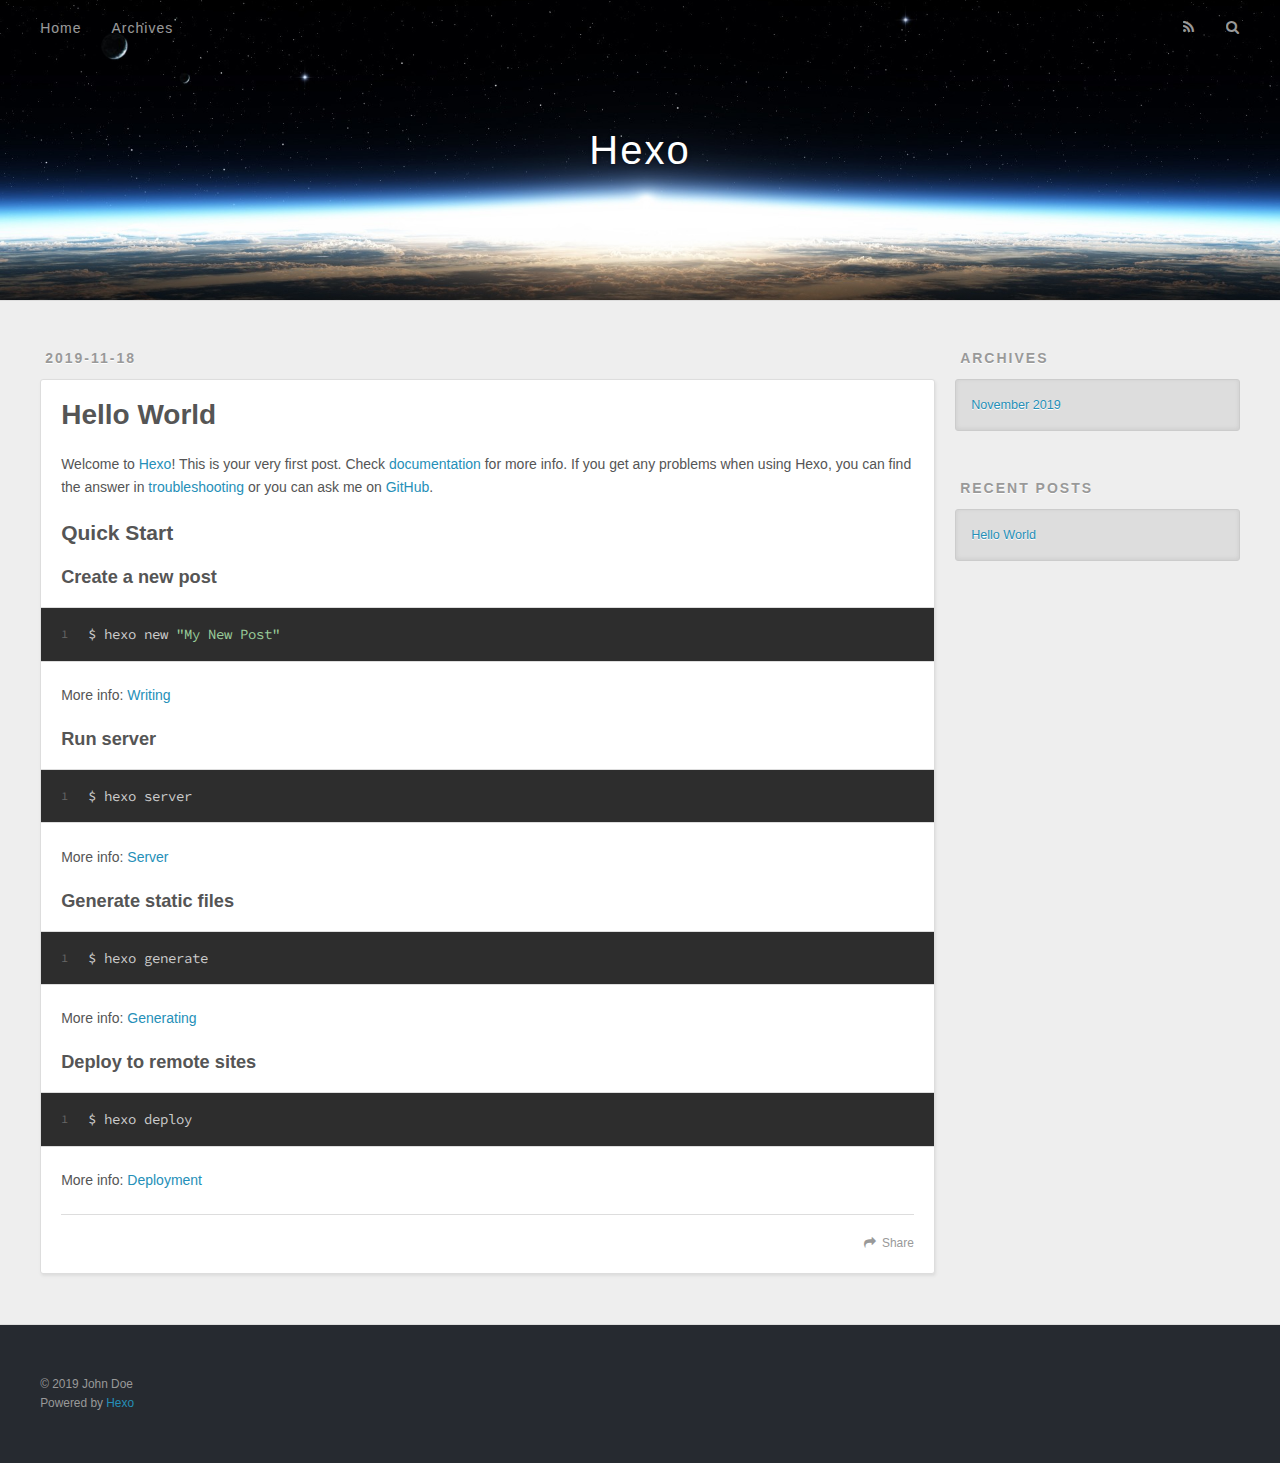
==== index.html @ dce4b003 "Site updated: 2019-11-18 16:55:18" ====
<!DOCTYPE html>
<html>
<head>
  <meta charset="utf-8">
  

  
  <title>Hexo</title>
  <meta name="viewport" content="width=device-width, initial-scale=1, maximum-scale=1">
  <meta property="og:type" content="website">
<meta property="og:title" content="Hexo">
<meta property="og:url" content="http:&#x2F;&#x2F;yoursite.com&#x2F;index.html">
<meta property="og:site_name" content="Hexo">
<meta property="og:locale" content="en">
<meta name="twitter:card" content="summary">
  
    <link rel="alternate" href="/atom.xml" title="Hexo" type="application/atom+xml">
  
  
    <link rel="icon" href="/favicon.png">
  
  
    <link href="//fonts.googleapis.com/css?family=Source+Code+Pro" rel="stylesheet" type="text/css">
  
  <link rel="stylesheet" href="/css/style.css">
</head>

<body>
  <div id="container">
    <div id="wrap">
      <header id="header">
  <div id="banner"></div>
  <div id="header-outer" class="outer">
    <div id="header-title" class="inner">
      <h1 id="logo-wrap">
        <a href="/" id="logo">Hexo</a>
      </h1>
      
    </div>
    <div id="header-inner" class="inner">
      <nav id="main-nav">
        <a id="main-nav-toggle" class="nav-icon"></a>
        
          <a class="main-nav-link" href="/">Home</a>
        
          <a class="main-nav-link" href="/archives">Archives</a>
        
      </nav>
      <nav id="sub-nav">
        
          <a id="nav-rss-link" class="nav-icon" href="/atom.xml" title="RSS Feed"></a>
        
        <a id="nav-search-btn" class="nav-icon" title="Search"></a>
      </nav>
      <div id="search-form-wrap">
        <form action="//google.com/search" method="get" accept-charset="UTF-8" class="search-form"><input type="search" name="q" class="search-form-input" placeholder="Search"><button type="submit" class="search-form-submit">&#xF002;</button><input type="hidden" name="sitesearch" value="http://yoursite.com"></form>
      </div>
    </div>
  </div>
</header>
      <div class="outer">
        <section id="main">
  
    <article id="post-hello-world" class="article article-type-post" itemscope itemprop="blogPost">
  <div class="article-meta">
    <a href="/2019/11/18/hello-world/" class="article-date">
  <time datetime="2019-11-18T08:40:39.010Z" itemprop="datePublished">2019-11-18</time>
</a>
    
  </div>
  <div class="article-inner">
    
    
      <header class="article-header">
        
  
    <h1 itemprop="name">
      <a class="article-title" href="/2019/11/18/hello-world/">Hello World</a>
    </h1>
  

      </header>
    
    <div class="article-entry" itemprop="articleBody">
      
        <p>Welcome to <a href="https://hexo.io/" target="_blank" rel="noopener">Hexo</a>! This is your very first post. Check <a href="https://hexo.io/docs/" target="_blank" rel="noopener">documentation</a> for more info. If you get any problems when using Hexo, you can find the answer in <a href="https://hexo.io/docs/troubleshooting.html" target="_blank" rel="noopener">troubleshooting</a> or you can ask me on <a href="https://github.com/hexojs/hexo/issues" target="_blank" rel="noopener">GitHub</a>.</p>
<h2 id="Quick-Start"><a href="#Quick-Start" class="headerlink" title="Quick Start"></a>Quick Start</h2><h3 id="Create-a-new-post"><a href="#Create-a-new-post" class="headerlink" title="Create a new post"></a>Create a new post</h3><figure class="highlight bash"><table><tr><td class="gutter"><pre><span class="line">1</span><br></pre></td><td class="code"><pre><span class="line">$ hexo new <span class="string">"My New Post"</span></span><br></pre></td></tr></table></figure>

<p>More info: <a href="https://hexo.io/docs/writing.html" target="_blank" rel="noopener">Writing</a></p>
<h3 id="Run-server"><a href="#Run-server" class="headerlink" title="Run server"></a>Run server</h3><figure class="highlight bash"><table><tr><td class="gutter"><pre><span class="line">1</span><br></pre></td><td class="code"><pre><span class="line">$ hexo server</span><br></pre></td></tr></table></figure>

<p>More info: <a href="https://hexo.io/docs/server.html" target="_blank" rel="noopener">Server</a></p>
<h3 id="Generate-static-files"><a href="#Generate-static-files" class="headerlink" title="Generate static files"></a>Generate static files</h3><figure class="highlight bash"><table><tr><td class="gutter"><pre><span class="line">1</span><br></pre></td><td class="code"><pre><span class="line">$ hexo generate</span><br></pre></td></tr></table></figure>

<p>More info: <a href="https://hexo.io/docs/generating.html" target="_blank" rel="noopener">Generating</a></p>
<h3 id="Deploy-to-remote-sites"><a href="#Deploy-to-remote-sites" class="headerlink" title="Deploy to remote sites"></a>Deploy to remote sites</h3><figure class="highlight bash"><table><tr><td class="gutter"><pre><span class="line">1</span><br></pre></td><td class="code"><pre><span class="line">$ hexo deploy</span><br></pre></td></tr></table></figure>

<p>More info: <a href="https://hexo.io/docs/one-command-deployment.html" target="_blank" rel="noopener">Deployment</a></p>

      
    </div>
    <footer class="article-footer">
      <a data-url="http://yoursite.com/2019/11/18/hello-world/" data-id="ck346uv1i00003odddxpm7xy0" class="article-share-link">Share</a>
      
      
    </footer>
  </div>
  
</article>


  


</section>
        
          <aside id="sidebar">
  
    

  
    

  
    
  
    
  <div class="widget-wrap">
    <h3 class="widget-title">Archives</h3>
    <div class="widget">
      <ul class="archive-list"><li class="archive-list-item"><a class="archive-list-link" href="/archives/2019/11/">November 2019</a></li></ul>
    </div>
  </div>


  
    
  <div class="widget-wrap">
    <h3 class="widget-title">Recent Posts</h3>
    <div class="widget">
      <ul>
        
          <li>
            <a href="/2019/11/18/hello-world/">Hello World</a>
          </li>
        
      </ul>
    </div>
  </div>

  
</aside>
        
      </div>
      <footer id="footer">
  
  <div class="outer">
    <div id="footer-info" class="inner">
      &copy; 2019 John Doe<br>
      Powered by <a href="http://hexo.io/" target="_blank">Hexo</a>
    </div>
  </div>
</footer>
    </div>
    <nav id="mobile-nav">
  
    <a href="/" class="mobile-nav-link">Home</a>
  
    <a href="/archives" class="mobile-nav-link">Archives</a>
  
</nav>
    

<script src="//ajax.googleapis.com/ajax/libs/jquery/2.0.3/jquery.min.js"></script>


  <link rel="stylesheet" href="/fancybox/jquery.fancybox.css">
  <script src="/fancybox/jquery.fancybox.pack.js"></script>


<script src="/js/script.js"></script>



  </div>
</body>
</html>
---- css/style.css ----
body {
  width: 100%;
}
body:before,
body:after {
  content: "";
  display: table;
}
body:after {
  clear: both;
}
html,
body,
div,
span,
applet,
object,
iframe,
h1,
h2,
h3,
h4,
h5,
h6,
p,
blockquote,
pre,
a,
abbr,
acronym,
address,
big,
cite,
code,
del,
dfn,
em,
img,
ins,
kbd,
q,
s,
samp,
small,
strike,
strong,
sub,
sup,
tt,
var,
dl,
dt,
dd,
ol,
ul,
li,
fieldset,
form,
label,
legend,
table,
caption,
tbody,
tfoot,
thead,
tr,
th,
td {
  margin: 0;
  padding: 0;
  border: 0;
  outline: 0;
  font-weight: inherit;
  font-style: inherit;
  font-family: inherit;
  font-size: 100%;
  vertical-align: baseline;
}
body {
  line-height: 1;
  color: #000;
  background: #fff;
}
ol,
ul {
  list-style: none;
}
table {
  border-collapse: separate;
  border-spacing: 0;
  vertical-align: middle;
}
caption,
th,
td {
  text-align: left;
  font-weight: normal;
  vertical-align: middle;
}
a img {
  border: none;
}
input,
button {
  margin: 0;
  padding: 0;
}
input::-moz-focus-inner,
button::-moz-focus-inner {
  border: 0;
  padding: 0;
}
@font-face {
  font-family: FontAwesome;
  font-style: normal;
  font-weight: normal;
  src: url("fonts/fontawesome-webfont.eot?v=#4.0.3");
  src: url("fonts/fontawesome-webfont.eot?#iefix&v=#4.0.3") format("embedded-opentype"), url("fonts/fontawesome-webfont.woff?v=#4.0.3") format("woff"), url("fonts/fontawesome-webfont.ttf?v=#4.0.3") format("truetype"), url("fonts/fontawesome-webfont.svg#fontawesomeregular?v=#4.0.3") format("svg");
}
html,
body,
#container {
  height: 100%;
}
body {
  background: #eee;
  font: 14px -apple-system, BlinkMacSystemFont, "Segoe UI", "Roboto", "Oxygen", "Ubuntu", "Cantarell", "Fira Sans", "Droid Sans", "Helvetica Neue", sans-serif;
  -webkit-text-size-adjust: 100%;
}
.outer {
  max-width: 1220px;
  margin: 0 auto;
  padding: 0 20px;
}
.outer:before,
.outer:after {
  content: "";
  display: table;
}
.outer:after {
  clear: both;
}
.inner {
  display: inline;
  float: left;
  width: 98.33333333333333%;
  margin: 0 0.833333333333333%;
}
.left,
.alignleft {
  float: left;
}
.right,
.alignright {
  float: right;
}
.clear {
  clear: both;
}
#container {
  position: relative;
}
.mobile-nav-on {
  overflow: hidden;
}
#wrap {
  height: 100%;
  width: 100%;
  position: absolute;
  top: 0;
  left: 0;
  -webkit-transition: 0.2s ease-out;
  -moz-transition: 0.2s ease-out;
  -ms-transition: 0.2s ease-out;
  transition: 0.2s ease-out;
  z-index: 1;
  background: #eee;
}
.mobile-nav-on #wrap {
  left: 280px;
}
@media screen and (min-width: 768px) {
  #main {
    display: inline;
    float: left;
    width: 73.33333333333333%;
    margin: 0 0.833333333333333%;
  }
}
.article-date,
.article-category-link,
.archive-year,
.widget-title {
  text-decoration: none;
  text-transform: uppercase;
  letter-spacing: 2px;
  color: #999;
  margin-bottom: 1em;
  margin-left: 5px;
  line-height: 1em;
  text-shadow: 0 1px #fff;
  font-weight: bold;
}
.article-inner,
.archive-article-inner {
  background: #fff;
  -webkit-box-shadow: 1px 2px 3px #ddd;
  box-shadow: 1px 2px 3px #ddd;
  border: 1px solid #ddd;
  border-radius: 3px;
}
.article-entry h1,
.widget h1 {
  font-size: 2em;
}
.article-entry h2,
.widget h2 {
  font-size: 1.5em;
}
.article-entry h3,
.widget h3 {
  font-size: 1.3em;
}
.article-entry h4,
.widget h4 {
  font-size: 1.2em;
}
.article-entry h5,
.widget h5 {
  font-size: 1em;
}
.article-entry h6,
.widget h6 {
  font-size: 1em;
  color: #999;
}
.article-entry hr,
.widget hr {
  border: 1px dashed #ddd;
}
.article-entry strong,
.widget strong {
  font-weight: bold;
}
.article-entry em,
.widget em,
.article-entry cite,
.widget cite {
  font-style: italic;
}
.article-entry sup,
.widget sup,
.article-entry sub,
.widget sub {
  font-size: 0.75em;
  line-height: 0;
  position: relative;
  vertical-align: baseline;
}
.article-entry sup,
.widget sup {
  top: -0.5em;
}
.article-entry sub,
.widget sub {
  bottom: -0.2em;
}
.article-entry small,
.widget small {
  font-size: 0.85em;
}
.article-entry acronym,
.widget acronym,
.article-entry abbr,
.widget abbr {
  border-bottom: 1px dotted;
}
.article-entry ul,
.widget ul,
.article-entry ol,
.widget ol,
.article-entry dl,
.widget dl {
  margin: 0 20px;
  line-height: 1.6em;
}
.article-entry ul ul,
.widget ul ul,
.article-entry ol ul,
.widget ol ul,
.article-entry ul ol,
.widget ul ol,
.article-entry ol ol,
.widget ol ol {
  margin-top: 0;
  margin-bottom: 0;
}
.article-entry ul,
.widget ul {
  list-style: disc;
}
.article-entry ol,
.widget ol {
  list-style: decimal;
}
.article-entry dt,
.widget dt {
  font-weight: bold;
}
#header {
  height: 300px;
  position: relative;
  border-bottom: 1px solid #ddd;
}
#header:before,
#header:after {
  content: "";
  position: absolute;
  left: 0;
  right: 0;
  height: 40px;
}
#header:before {
  top: 0;
  background: -webkit-linear-gradient(rgba(0,0,0,0.2), transparent);
  background: -moz-linear-gradient(rgba(0,0,0,0.2), transparent);
  background: -ms-linear-gradient(rgba(0,0,0,0.2), transparent);
  background: linear-gradient(rgba(0,0,0,0.2), transparent);
}
#header:after {
  bottom: 0;
  background: -webkit-linear-gradient(transparent, rgba(0,0,0,0.2));
  background: -moz-linear-gradient(transparent, rgba(0,0,0,0.2));
  background: -ms-linear-gradient(transparent, rgba(0,0,0,0.2));
  background: linear-gradient(transparent, rgba(0,0,0,0.2));
}
#header-outer {
  height: 100%;
  position: relative;
}
#header-inner {
  position: relative;
  overflow: hidden;
}
#banner {
  position: absolute;
  top: 0;
  left: 0;
  width: 100%;
  height: 100%;
  background: url("images/banner.jpg") center #000;
  -webkit-background-size: cover;
  -moz-background-size: cover;
  background-size: cover;
  z-index: -1;
}
#header-title {
  text-align: center;
  height: 40px;
  position: absolute;
  top: 50%;
  left: 0;
  margin-top: -20px;
}
#logo,
#subtitle {
  text-decoration: none;
  color: #fff;
  font-weight: 300;
  text-shadow: 0 1px 4px rgba(0,0,0,0.3);
}
#logo {
  font-size: 40px;
  line-height: 40px;
  letter-spacing: 2px;
}
#subtitle {
  font-size: 16px;
  line-height: 16px;
  letter-spacing: 1px;
}
#subtitle-wrap {
  margin-top: 16px;
}
#main-nav {
  float: left;
  margin-left: -15px;
}
.nav-icon,
.main-nav-link {
  float: left;
  color: #fff;
  opacity: 0.6;
  text-decoration: none;
  text-shadow: 0 1px rgba(0,0,0,0.2);
  -webkit-transition: opacity 0.2s;
  -moz-transition: opacity 0.2s;
  -ms-transition: opacity 0.2s;
  transition: opacity 0.2s;
  display: block;
  padding: 20px 15px;
}
.nav-icon:hover,
.main-nav-link:hover {
  opacity: 1;
}
.nav-icon {
  font-family: FontAwesome;
  text-align: center;
  font-size: 14px;
  width: 14px;
  height: 14px;
  padding: 20px 15px;
  position: relative;
  cursor: pointer;
}
.main-nav-link {
  font-weight: 300;
  letter-spacing: 1px;
}
@media screen and (max-width: 479px) {
  .main-nav-link {
    display: none;
  }
}
#main-nav-toggle {
  display: none;
}
#main-nav-toggle:before {
  content: "\f0c9";
}
@media screen and (max-width: 479px) {
  #main-nav-toggle {
    display: block;
  }
}
#sub-nav {
  float: right;
  margin-right: -15px;
}
#nav-rss-link:before {
  content: "\f09e";
}
#nav-search-btn:before {
  content: "\f002";
}
#search-form-wrap {
  position: absolute;
  top: 15px;
  width: 150px;
  height: 30px;
  right: -150px;
  opacity: 0;
  -webkit-transition: 0.2s ease-out;
  -moz-transition: 0.2s ease-out;
  -ms-transition: 0.2s ease-out;
  transition: 0.2s ease-out;
}
#search-form-wrap.on {
  opacity: 1;
  right: 0;
}
@media screen and (max-width: 479px) {
  #search-form-wrap {
    width: 100%;
    right: -100%;
  }
}
.search-form {
  position: absolute;
  top: 0;
  left: 0;
  right: 0;
  background: #fff;
  padding: 5px 15px;
  border-radius: 15px;
  -webkit-box-shadow: 0 0 10px rgba(0,0,0,0.3);
  box-shadow: 0 0 10px rgba(0,0,0,0.3);
}
.search-form-input {
  border: none;
  background: none;
  color: #555;
  width: 100%;
  font: 13px -apple-system, BlinkMacSystemFont, "Segoe UI", "Roboto", "Oxygen", "Ubuntu", "Cantarell", "Fira Sans", "Droid Sans", "Helvetica Neue", sans-serif;
  outline: none;
}
.search-form-input::-webkit-search-results-decoration,
.search-form-input::-webkit-search-cancel-button {
  -webkit-appearance: none;
}
.search-form-submit {
  position: absolute;
  top: 50%;
  right: 10px;
  margin-top: -7px;
  font: 13px FontAwesome;
  border: none;
  background: none;
  color: #bbb;
  cursor: pointer;
}
.search-form-submit:hover,
.search-form-submit:focus {
  color: #777;
}
.article {
  margin: 50px 0;
}
.article-inner {
  overflow: hidden;
}
.article-meta:before,
.article-meta:after {
  content: "";
  display: table;
}
.article-meta:after {
  clear: both;
}
.article-date {
  float: left;
}
.article-category {
  float: left;
  line-height: 1em;
  color: #ccc;
  text-shadow: 0 1px #fff;
  margin-left: 8px;
}
.article-category:before {
  content: "\2022";
}
.article-category-link {
  margin: 0 12px 1em;
}
.article-header {
  padding: 20px 20px 0;
}
.article-title {
  text-decoration: none;
  font-size: 2em;
  font-weight: bold;
  color: #555;
  line-height: 1.1em;
  -webkit-transition: color 0.2s;
  -moz-transition: color 0.2s;
  -ms-transition: color 0.2s;
  transition: color 0.2s;
}
a.article-title:hover {
  color: #258fb8;
}
.article-entry {
  color: #555;
  padding: 0 20px;
}
.article-entry:before,
.article-entry:after {
  content: "";
  display: table;
}
.article-entry:after {
  clear: both;
}
.article-entry p,
.article-entry table {
  line-height: 1.6em;
  margin: 1.6em 0;
}
.article-entry h1,
.article-entry h2,
.article-entry h3,
.article-entry h4,
.article-entry h5,
.article-entry h6 {
  font-weight: bold;
}
.article-entry h1,
.article-entry h2,
.article-entry h3,
.article-entry h4,
.article-entry h5,
.article-entry h6 {
  line-height: 1.1em;
  margin: 1.1em 0;
}
.article-entry a {
  color: #258fb8;
  text-decoration: none;
}
.article-entry a:hover {
  text-decoration: underline;
}
.article-entry ul,
.article-entry ol,
.article-entry dl {
  margin-top: 1.6em;
  margin-bottom: 1.6em;
}
.article-entry img,
.article-entry video {
  max-width: 100%;
  height: auto;
  display: block;
  margin: auto;
}
.article-entry iframe {
  border: none;
}
.article-entry table {
  width: 100%;
  border-collapse: collapse;
  border-spacing: 0;
}
.article-entry th {
  font-weight: bold;
  border-bottom: 3px solid #ddd;
  padding-bottom: 0.5em;
}
.article-entry td {
  border-bottom: 1px solid #ddd;
  padding: 10px 0;
}
.article-entry blockquote {
  font-family: Georgia, "Times New Roman", serif;
  font-size: 1.4em;
  margin: 1.6em 20px;
  text-align: center;
}
.article-entry blockquote footer {
  font-size: 14px;
  margin: 1.6em 0;
  font-family: -apple-system, BlinkMacSystemFont, "Segoe UI", "Roboto", "Oxygen", "Ubuntu", "Cantarell", "Fira Sans", "Droid Sans", "Helvetica Neue", sans-serif;
}
.article-entry blockquote footer cite:before {
  content: "—";
  padding: 0 0.5em;
}
.article-entry .pullquote {
  text-align: left;
  width: 45%;
  margin: 0;
}
.article-entry .pullquote.left {
  margin-left: 0.5em;
  margin-right: 1em;
}
.article-entry .pullquote.right {
  margin-right: 0.5em;
  margin-left: 1em;
}
.article-entry .caption {
  color: #999;
  display: block;
  font-size: 0.9em;
  margin-top: 0.5em;
  position: relative;
  text-align: center;
}
.article-entry .video-container {
  position: relative;
  padding-top: 56.25%;
  height: 0;
  overflow: hidden;
}
.article-entry .video-container iframe,
.article-entry .video-container object,
.article-entry .video-container embed {
  position: absolute;
  top: 0;
  left: 0;
  width: 100%;
  height: 100%;
  margin-top: 0;
}
.article-more-link a {
  display: inline-block;
  line-height: 1em;
  padding: 6px 15px;
  border-radius: 15px;
  background: #eee;
  color: #999;
  text-shadow: 0 1px #fff;
  text-decoration: none;
}
.article-more-link a:hover {
  background: #258fb8;
  color: #fff;
  text-decoration: none;
  text-shadow: 0 1px #1e7293;
}
.article-footer {
  font-size: 0.85em;
  line-height: 1.6em;
  border-top: 1px solid #ddd;
  padding-top: 1.6em;
  margin: 0 20px 20px;
}
.article-footer:before,
.article-footer:after {
  content: "";
  display: table;
}
.article-footer:after {
  clear: both;
}
.article-footer a {
  color: #999;
  text-decoration: none;
}
.article-footer a:hover {
  color: #555;
}
.article-tag-list-item {
  float: left;
  margin-right: 10px;
}
.article-tag-list-link:before {
  content: "#";
}
.article-comment-link {
  float: right;
}
.article-comment-link:before {
  content: "\f075";
  font-family: FontAwesome;
  padding-right: 8px;
}
.article-share-link {
  cursor: pointer;
  float: right;
  margin-left: 20px;
}
.article-share-link:before {
  content: "\f064";
  font-family: FontAwesome;
  padding-right: 6px;
}
#article-nav {
  position: relative;
}
#article-nav:before,
#article-nav:after {
  content: "";
  display: table;
}
#article-nav:after {
  clear: both;
}
@media screen and (min-width: 768px) {
  #article-nav {
    margin: 50px 0;
  }
  #article-nav:before {
    width: 8px;
    height: 8px;
    position: absolute;
    top: 50%;
    left: 50%;
    margin-top: -4px;
    margin-left: -4px;
    content: "";
    border-radius: 50%;
    background: #ddd;
    -webkit-box-shadow: 0 1px 2px #fff;
    box-shadow: 0 1px 2px #fff;
  }
}
.article-nav-link-wrap {
  text-decoration: none;
  text-shadow: 0 1px #fff;
  color: #999;
  -webkit-box-sizing: border-box;
  -moz-box-sizing: border-box;
  box-sizing: border-box;
  margin-top: 50px;
  text-align: center;
  display: block;
}
.article-nav-link-wrap:hover {
  color: #555;
}
@media screen and (min-width: 768px) {
  .article-nav-link-wrap {
    width: 50%;
    margin-top: 0;
  }
}
@media screen and (min-width: 768px) {
  #article-nav-newer {
    float: left;
    text-align: right;
    padding-right: 20px;
  }
}
@media screen and (min-width: 768px) {
  #article-nav-older {
    float: right;
    text-align: left;
    padding-left: 20px;
  }
}
.article-nav-caption {
  text-transform: uppercase;
  letter-spacing: 2px;
  color: #ddd;
  line-height: 1em;
  font-weight: bold;
}
#article-nav-newer .article-nav-caption {
  margin-right: -2px;
}
.article-nav-title {
  font-size: 0.85em;
  line-height: 1.6em;
  margin-top: 0.5em;
}
.article-share-box {
  position: absolute;
  display: none;
  background: #fff;
  -webkit-box-shadow: 1px 2px 10px rgba(0,0,0,0.2);
  box-shadow: 1px 2px 10px rgba(0,0,0,0.2);
  border-radius: 3px;
  margin-left: -145px;
  overflow: hidden;
  z-index: 1;
}
.article-share-box.on {
  display: block;
}
.article-share-input {
  width: 100%;
  background: none;
  -webkit-box-sizing: border-box;
  -moz-box-sizing: border-box;
  box-sizing: border-box;
  font: 14px -apple-system, BlinkMacSystemFont, "Segoe UI", "Roboto", "Oxygen", "Ubuntu", "Cantarell", "Fira Sans", "Droid Sans", "Helvetica Neue", sans-serif;
  padding: 0 15px;
  color: #555;
  outline: none;
  border: 1px solid #ddd;
  border-radius: 3px 3px 0 0;
  height: 36px;
  line-height: 36px;
}
.article-share-links {
  background: #eee;
}
.article-share-links:before,
.article-share-links:after {
  content: "";
  display: table;
}
.article-share-links:after {
  clear: both;
}
.article-share-twitter,
.article-share-facebook,
.article-share-pinterest,
.article-share-google {
  width: 50px;
  height: 36px;
  display: block;
  float: left;
  position: relative;
  color: #999;
  text-shadow: 0 1px #fff;
}
.article-share-twitter:before,
.article-share-facebook:before,
.article-share-pinterest:before,
.article-share-google:before {
  font-size: 20px;
  font-family: FontAwesome;
  width: 20px;
  height: 20px;
  position: absolute;
  top: 50%;
  left: 50%;
  margin-top: -10px;
  margin-left: -10px;
  text-align: center;
}
.article-share-twitter:hover,
.article-share-facebook:hover,
.article-share-pinterest:hover,
.article-share-google:hover {
  color: #fff;
}
.article-share-twitter:before {
  content: "\f099";
}
.article-share-twitter:hover {
  background: #00aced;
  text-shadow: 0 1px #008abe;
}
.article-share-facebook:before {
  content: "\f09a";
}
.article-share-facebook:hover {
  background: #3b5998;
  text-shadow: 0 1px #2f477a;
}
.article-share-pinterest:before {
  content: "\f0d2";
}
.article-share-pinterest:hover {
  background: #cb2027;
  text-shadow: 0 1px #a21a1f;
}
.article-share-google:before {
  content: "\f0d5";
}
.article-share-google:hover {
  background: #dd4b39;
  text-shadow: 0 1px #be3221;
}
.article-gallery {
  background: #000;
  position: relative;
}
.article-gallery-photos {
  position: relative;
  overflow: hidden;
}
.article-gallery-img {
  display: none;
  max-width: 100%;
}
.article-gallery-img:first-child {
  display: block;
}
.article-gallery-img.loaded {
  position: absolute;
  display: block;
}
.article-gallery-img img {
  display: block;
  max-width: 100%;
  margin: 0 auto;
}
#comments {
  background: #fff;
  -webkit-box-shadow: 1px 2px 3px #ddd;
  box-shadow: 1px 2px 3px #ddd;
  padding: 20px;
  border: 1px solid #ddd;
  border-radius: 3px;
  margin: 50px 0;
}
#comments a {
  color: #258fb8;
}
.archives-wrap {
  margin: 50px 0;
}
.archives:before,
.archives:after {
  content: "";
  display: table;
}
.archives:after {
  clear: both;
}
.archive-year-wrap {
  margin-bottom: 1em;
}
.archives {
  -webkit-column-gap: 10px;
  -moz-column-gap: 10px;
  column-gap: 10px;
}
@media screen and (min-width: 480px) and (max-width: 767px) {
  .archives {
    -webkit-column-count: 2;
    -moz-column-count: 2;
    column-count: 2;
  }
}
@media screen and (min-width: 768px) {
  .archives {
    -webkit-column-count: 3;
    -moz-column-count: 3;
    column-count: 3;
  }
}
.archive-article {
  -webkit-column-break-inside: avoid;
  page-break-inside: avoid;
  overflow: hidden;
  break-inside: avoid-column;
}
.archive-article-inner {
  padding: 10px;
  margin-bottom: 15px;
}
.archive-article-title {
  text-decoration: none;
  font-weight: bold;
  color: #555;
  -webkit-transition: color 0.2s;
  -moz-transition: color 0.2s;
  -ms-transition: color 0.2s;
  transition: color 0.2s;
  line-height: 1.6em;
}
.archive-article-title:hover {
  color: #258fb8;
}
.archive-article-footer {
  margin-top: 1em;
}
.archive-article-date {
  color: #999;
  text-decoration: none;
  font-size: 0.85em;
  line-height: 1em;
  margin-bottom: 0.5em;
  display: block;
}
#page-nav {
  margin: 50px auto;
  background: #fff;
  -webkit-box-shadow: 1px 2px 3px #ddd;
  box-shadow: 1px 2px 3px #ddd;
  border: 1px solid #ddd;
  border-radius: 3px;
  text-align: center;
  color: #999;
  overflow: hidden;
}
#page-nav:before,
#page-nav:after {
  content: "";
  display: table;
}
#page-nav:after {
  clear: both;
}
#page-nav a,
#page-nav span {
  padding: 10px 20px;
  line-height: 1;
  height: 2ex;
}
#page-nav a {
  color: #999;
  text-decoration: none;
}
#page-nav a:hover {
  background: #999;
  color: #fff;
}
#page-nav .prev {
  float: left;
}
#page-nav .next {
  float: right;
}
#page-nav .page-number {
  display: inline-block;
}
@media screen and (max-width: 479px) {
  #page-nav .page-number {
    display: none;
  }
}
#page-nav .current {
  color: #555;
  font-weight: bold;
}
#page-nav .space {
  color: #ddd;
}
#footer {
  background: #262a30;
  padding: 50px 0;
  border-top: 1px solid #ddd;
  color: #999;
}
#footer a {
  color: #258fb8;
  text-decoration: none;
}
#footer a:hover {
  text-decoration: underline;
}
#footer-info {
  line-height: 1.6em;
  font-size: 0.85em;
}
.article-entry pre,
.article-entry .highlight {
  background: #2d2d2d;
  margin: 0 -20px;
  padding: 15px 20px;
  border-style: solid;
  border-color: #ddd;
  border-width: 1px 0;
  overflow: auto;
  color: #ccc;
  line-height: 22.400000000000002px;
}
.article-entry .highlight .gutter pre,
.article-entry .gist .gist-file .gist-data .line-numbers {
  color: #666;
  font-size: 0.85em;
}
.article-entry pre,
.article-entry code {
  font-family: "Source Code Pro", Consolas, Monaco, Menlo, Consolas, monospace;
}
.article-entry code {
  background: #eee;
  text-shadow: 0 1px #fff;
  padding: 0 0.3em;
}
.article-entry pre code {
  background: none;
  text-shadow: none;
  padding: 0;
}
.article-entry .highlight pre {
  border: none;
  margin: 0;
  padding: 0;
}
.article-entry .highlight table {
  margin: 0;
  width: auto;
}
.article-entry .highlight td {
  border: none;
  padding: 0;
}
.article-entry .highlight figcaption {
  font-size: 0.85em;
  color: #999;
  line-height: 1em;
  margin-bottom: 1em;
}
.article-entry .highlight figcaption:before,
.article-entry .highlight figcaption:after {
  content: "";
  display: table;
}
.article-entry .highlight figcaption:after {
  clear: both;
}
.article-entry .highlight figcaption a {
  float: right;
}
.article-entry .highlight .gutter pre {
  text-align: right;
  padding-right: 20px;
}
.article-entry .highlight .line {
  height: 22.400000000000002px;
}
.article-entry .highlight .line.marked {
  background: #515151;
}
.article-entry .gist {
  margin: 0 -20px;
  border-style: solid;
  border-color: #ddd;
  border-width: 1px 0;
  background: #2d2d2d;
  padding: 15px 20px 15px 0;
}
.article-entry .gist .gist-file {
  border: none;
  font-family: "Source Code Pro", Consolas, Monaco, Menlo, Consolas, monospace;
  margin: 0;
}
.article-entry .gist .gist-file .gist-data {
  background: none;
  border: none;
}
.article-entry .gist .gist-file .gist-data .line-numbers {
  background: none;
  border: none;
  padding: 0 20px 0 0;
}
.article-entry .gist .gist-file .gist-data .line-data {
  padding: 0 !important;
}
.article-entry .gist .gist-file .highlight {
  margin: 0;
  padding: 0;
  border: none;
}
.article-entry .gist .gist-file .gist-meta {
  background: #2d2d2d;
  color: #999;
  font: 0.85em -apple-system, BlinkMacSystemFont, "Segoe UI", "Roboto", "Oxygen", "Ubuntu", "Cantarell", "Fira Sans", "Droid Sans", "Helvetica Neue", sans-serif;
  text-shadow: 0 0;
  padding: 0;
  margin-top: 1em;
  margin-left: 20px;
}
.article-entry .gist .gist-file .gist-meta a {
  color: #258fb8;
  font-weight: normal;
}
.article-entry .gist .gist-file .gist-meta a:hover {
  text-decoration: underline;
}
pre .comment,
pre .title {
  color: #999;
}
pre .variable,
pre .attribute,
pre .tag,
pre .regexp,
pre .ruby .constant,
pre .xml .tag .title,
pre .xml .pi,
pre .xml .doctype,
pre .html .doctype,
pre .css .id,
pre .css .class,
pre .css .pseudo {
  color: #f2777a;
}
pre .number,
pre .preprocessor,
pre .built_in,
pre .literal,
pre .params,
pre .constant {
  color: #f99157;
}
pre .class,
pre .ruby .class .title,
pre .css .rules .attribute {
  color: #9c9;
}
pre .string,
pre .value,
pre .inheritance,
pre .header,
pre .ruby .symbol,
pre .xml .cdata {
  color: #9c9;
}
pre .css .hexcolor {
  color: #6cc;
}
pre .function,
pre .python .decorator,
pre .python .title,
pre .ruby .function .title,
pre .ruby .title .keyword,
pre .perl .sub,
pre .javascript .title,
pre .coffeescript .title {
  color: #69c;
}
pre .keyword,
pre .javascript .function {
  color: #c9c;
}
@media screen and (max-width: 479px) {
  #mobile-nav {
    position: absolute;
    top: 0;
    left: 0;
    width: 280px;
    height: 100%;
    background: #191919;
    border-right: 1px solid #fff;
  }
}
@media screen and (max-width: 479px) {
  .mobile-nav-link {
    display: block;
    color: #999;
    text-decoration: none;
    padding: 15px 20px;
    font-weight: bold;
  }
  .mobile-nav-link:hover {
    color: #fff;
  }
}
@media screen and (min-width: 768px) {
  #sidebar {
    display: inline;
    float: left;
    width: 23.333333333333332%;
    margin: 0 0.833333333333333%;
  }
}
.widget-wrap {
  margin: 50px 0;
}
.widget {
  color: #777;
  text-shadow: 0 1px #fff;
  background: #ddd;
  -webkit-box-shadow: 0 -1px 4px #ccc inset;
  box-shadow: 0 -1px 4px #ccc inset;
  border: 1px solid #ccc;
  padding: 15px;
  border-radius: 3px;
}
.widget a {
  color: #258fb8;
  text-decoration: none;
}
.widget a:hover {
  text-decoration: underline;
}
.widget ul ul,
.widget ol ul,
.widget dl ul,
.widget ul ol,
.widget ol ol,
.widget dl ol,
.widget ul dl,
.widget ol dl,
.widget dl dl {
  margin-left: 15px;
  list-style: disc;
}
.widget {
  line-height: 1.6em;
  word-wrap: break-word;
  font-size: 0.9em;
}
.widget ul,
.widget ol {
  list-style: none;
  margin: 0;
}
.widget ul ul,
.widget ol ul,
.widget ul ol,
.widget ol ol {
  margin: 0 20px;
}
.widget ul ul,
.widget ol ul {
  list-style: disc;
}
.widget ul ol,
.widget ol ol {
  list-style: decimal;
}
.category-list-count,
.tag-list-count,
.archive-list-count {
  padding-left: 5px;
  color: #999;
  font-size: 0.85em;
}
.category-list-count:before,
.tag-list-count:before,
.archive-list-count:before {
  content: "(";
}
.category-list-count:after,
.tag-list-count:after,
.archive-list-count:after {
  content: ")";
}
.tagcloud a {
  margin-right: 5px;
  display: inline-block;
}
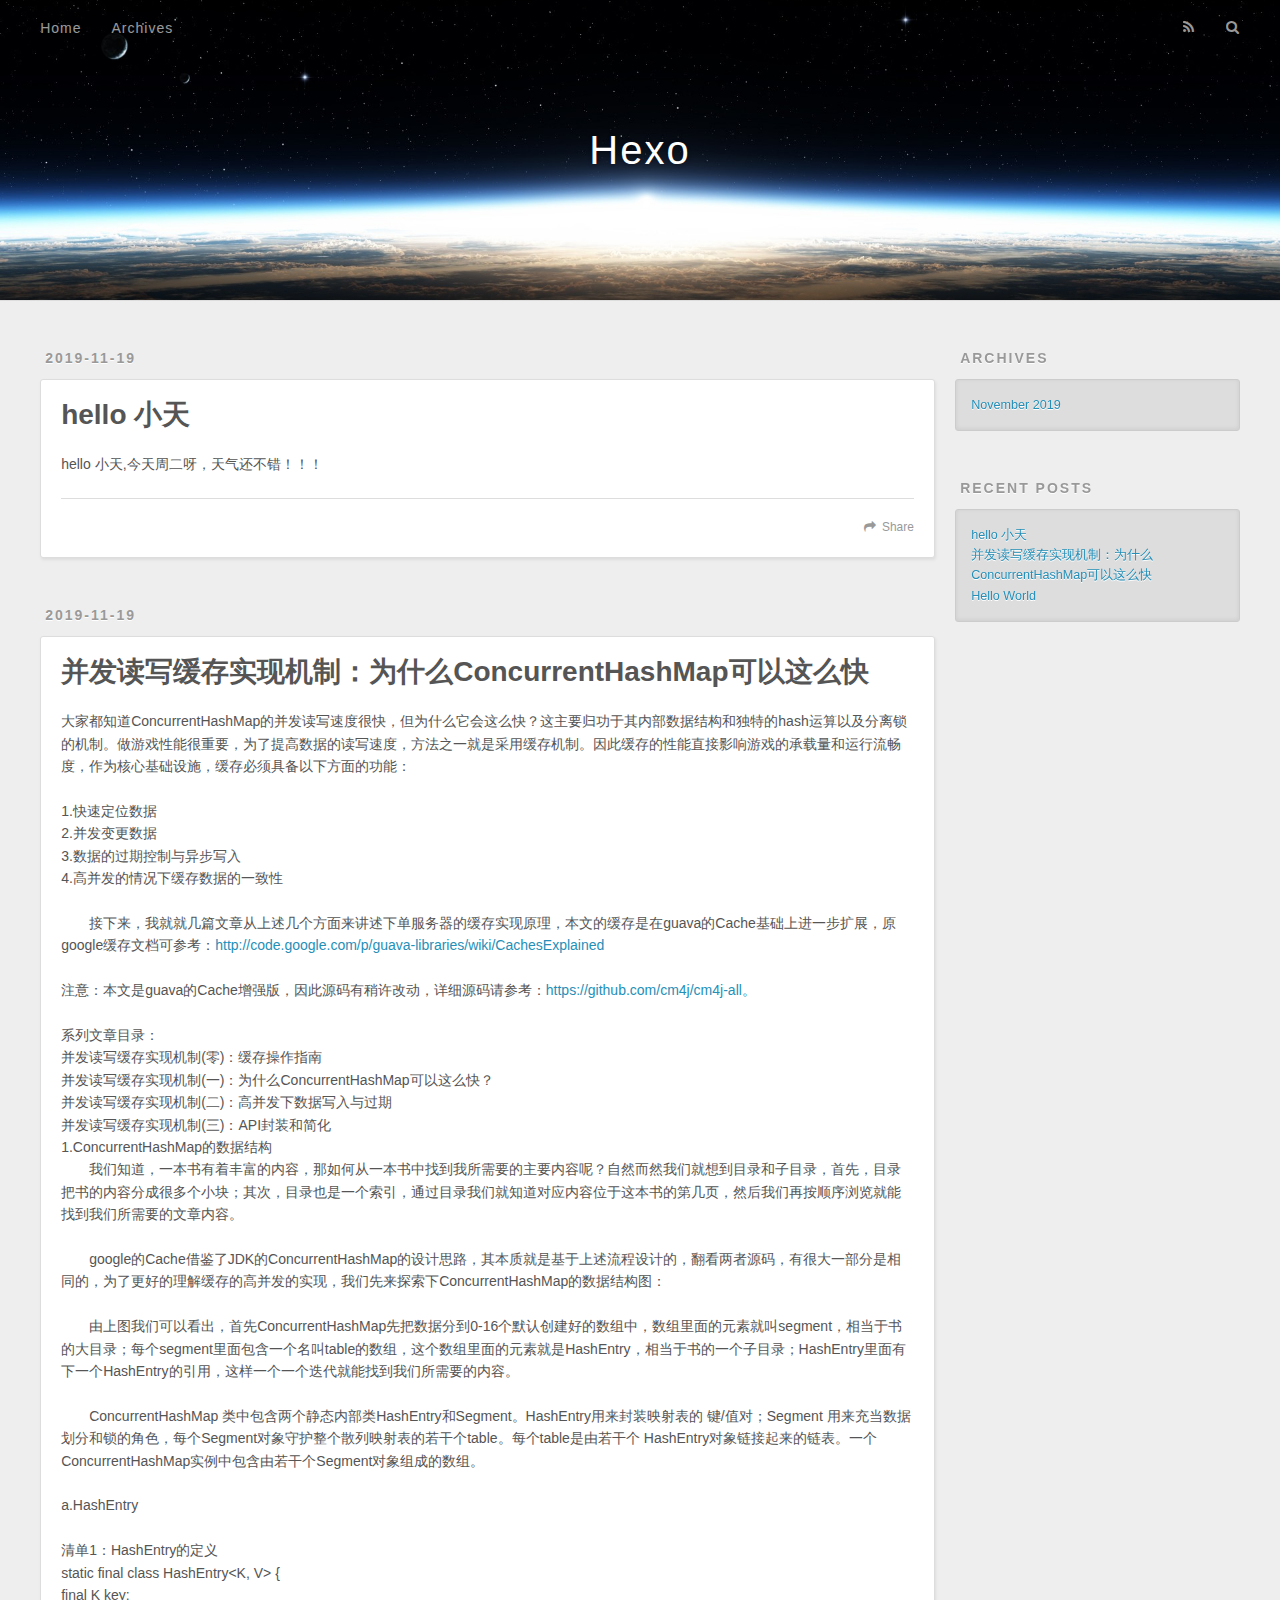
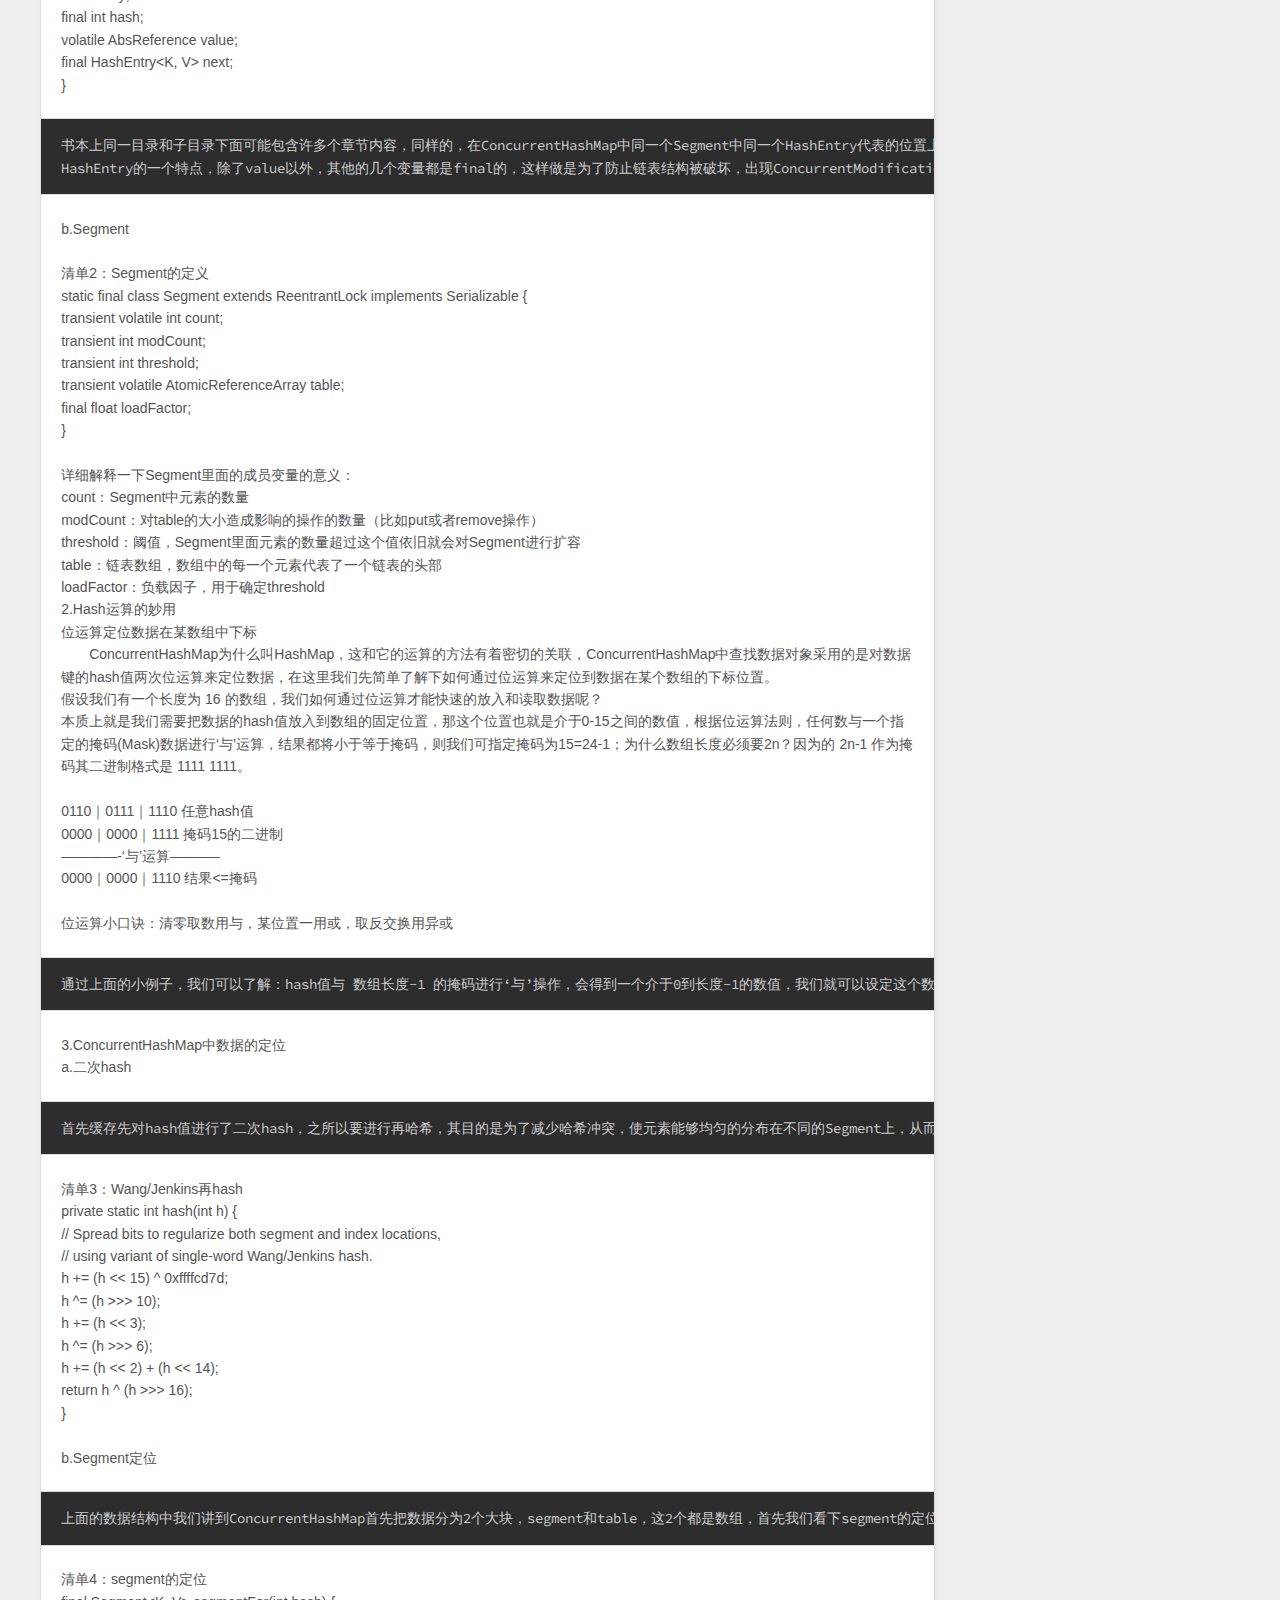
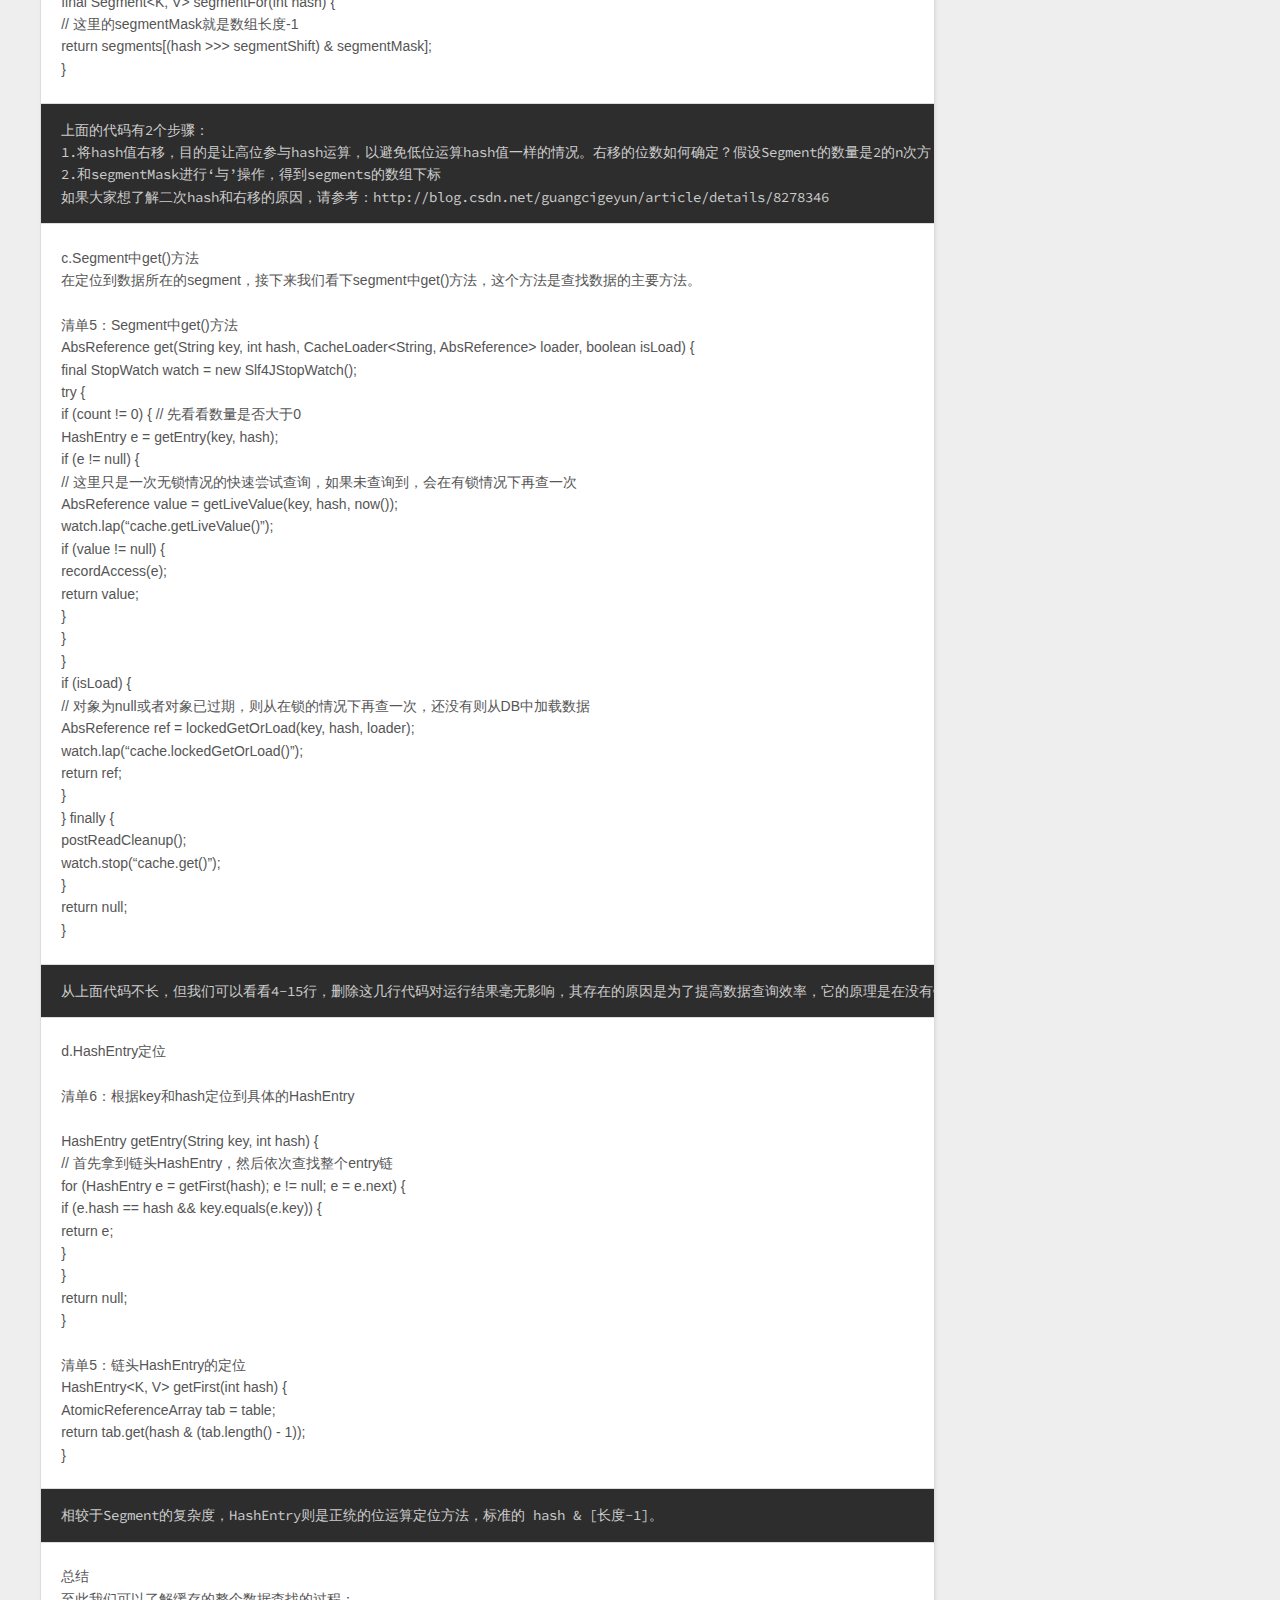
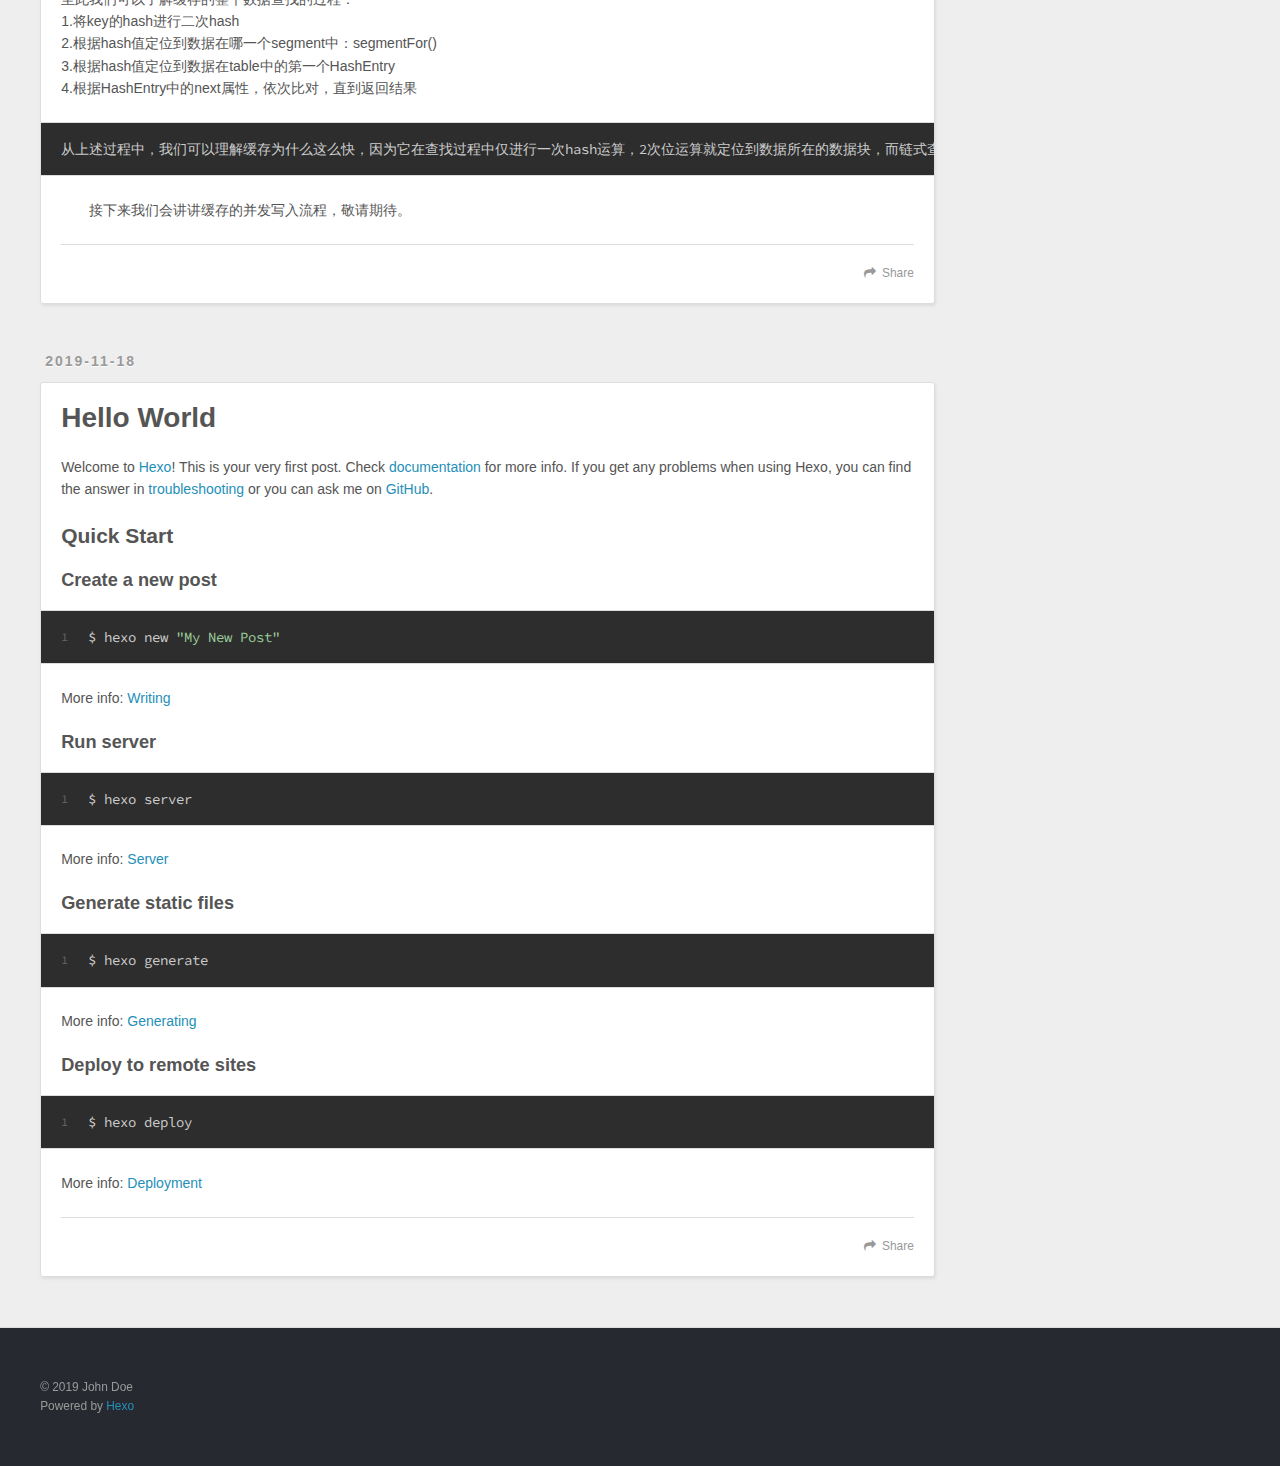
==== commit 6a6fd551: "Site updated: 2019-11-19 11:25:42" ====
--- a/index.html
+++ b/index.html
@@ -61,6 +61,110 @@
       <div class="outer">
         <section id="main">
   
+    <article id="post-hello-小天" class="article article-type-post" itemscope itemprop="blogPost">
+  <div class="article-meta">
+    <a href="/2019/11/19/hello-%E5%B0%8F%E5%A4%A9/" class="article-date">
+  <time datetime="2019-11-19T03:20:26.000Z" itemprop="datePublished">2019-11-19</time>
+</a>
+    
+  </div>
+  <div class="article-inner">
+    
+    
+      <header class="article-header">
+        
+  
+    <h1 itemprop="name">
+      <a class="article-title" href="/2019/11/19/hello-%E5%B0%8F%E5%A4%A9/">hello 小天</a>
+    </h1>
+  
+
+      </header>
+    
+    <div class="article-entry" itemprop="articleBody">
+      
+        <p>hello 小天,今天周二呀，天气还不错！！！</p>
+
+      
+    </div>
+    <footer class="article-footer">
+      <a data-url="http://yoursite.com/2019/11/19/hello-%E5%B0%8F%E5%A4%A9/" data-id="ck35apf7a0000t0dd1gcfeixw" class="article-share-link">Share</a>
+      
+      
+    </footer>
+  </div>
+  
+</article>
+
+
+  
+    <article id="post-并发读写缓存实现机制：为什么ConcurrentHashMap可以这么快" class="article article-type-post" itemscope itemprop="blogPost">
+  <div class="article-meta">
+    <a href="/2019/11/19/%E5%B9%B6%E5%8F%91%E8%AF%BB%E5%86%99%E7%BC%93%E5%AD%98%E5%AE%9E%E7%8E%B0%E6%9C%BA%E5%88%B6%EF%BC%9A%E4%B8%BA%E4%BB%80%E4%B9%88ConcurrentHashMap%E5%8F%AF%E4%BB%A5%E8%BF%99%E4%B9%88%E5%BF%AB/" class="article-date">
+  <time datetime="2019-11-19T03:05:33.000Z" itemprop="datePublished">2019-11-19</time>
+</a>
+    
+  </div>
+  <div class="article-inner">
+    
+    
+      <header class="article-header">
+        
+  
+    <h1 itemprop="name">
+      <a class="article-title" href="/2019/11/19/%E5%B9%B6%E5%8F%91%E8%AF%BB%E5%86%99%E7%BC%93%E5%AD%98%E5%AE%9E%E7%8E%B0%E6%9C%BA%E5%88%B6%EF%BC%9A%E4%B8%BA%E4%BB%80%E4%B9%88ConcurrentHashMap%E5%8F%AF%E4%BB%A5%E8%BF%99%E4%B9%88%E5%BF%AB/">并发读写缓存实现机制：为什么ConcurrentHashMap可以这么快</a>
+    </h1>
+  
+
+      </header>
+    
+    <div class="article-entry" itemprop="articleBody">
+      
+        <p>大家都知道ConcurrentHashMap的并发读写速度很快，但为什么它会这么快？这主要归功于其内部数据结构和独特的hash运算以及分离锁的机制。做游戏性能很重要，为了提高数据的读写速度，方法之一就是采用缓存机制。因此缓存的性能直接影响游戏的承载量和运行流畅度，作为核心基础设施，缓存必须具备以下方面的功能：</p>
+<p>1.快速定位数据<br>2.并发变更数据<br>3.数据的过期控制与异步写入<br>4.高并发的情况下缓存数据的一致性</p>
+<p>　　接下来，我就就几篇文章从上述几个方面来讲述下单服务器的缓存实现原理，本文的缓存是在guava的Cache基础上进一步扩展，原google缓存文档可参考：<a href="http://code.google.com/p/guava-libraries/wiki/CachesExplained" target="_blank" rel="noopener">http://code.google.com/p/guava-libraries/wiki/CachesExplained</a></p>
+<p>注意：本文是guava的Cache增强版，因此源码有稍许改动，详细源码请参考：<a href="https://github.com/cm4j/cm4j-all。" target="_blank" rel="noopener">https://github.com/cm4j/cm4j-all。</a></p>
+<p>系列文章目录：<br>并发读写缓存实现机制(零)：缓存操作指南<br>并发读写缓存实现机制(一)：为什么ConcurrentHashMap可以这么快？<br>并发读写缓存实现机制(二)：高并发下数据写入与过期<br>并发读写缓存实现机制(三)：API封装和简化<br>1.ConcurrentHashMap的数据结构<br>　　我们知道，一本书有着丰富的内容，那如何从一本书中找到我所需要的主要内容呢？自然而然我们就想到目录和子目录，首先，目录把书的内容分成很多个小块；其次，目录也是一个索引，通过目录我们就知道对应内容位于这本书的第几页，然后我们再按顺序浏览就能找到我们所需要的文章内容。</p>
+<p>　　google的Cache借鉴了JDK的ConcurrentHashMap的设计思路，其本质就是基于上述流程设计的，翻看两者源码，有很大一部分是相同的，为了更好的理解缓存的高并发的实现，我们先来探索下ConcurrentHashMap的数据结构图：</p>
+<p>　　由上图我们可以看出，首先ConcurrentHashMap先把数据分到0-16个默认创建好的数组中，数组里面的元素就叫segment，相当于书的大目录；每个segment里面包含一个名叫table的数组，这个数组里面的元素就是HashEntry，相当于书的一个子目录；HashEntry里面有下一个HashEntry的引用，这样一个一个迭代就能找到我们所需要的内容。</p>
+<p>　　ConcurrentHashMap 类中包含两个静态内部类HashEntry和Segment。HashEntry用来封装映射表的 键/值对；Segment 用来充当数据划分和锁的角色，每个Segment对象守护整个散列映射表的若干个table。每个table是由若干个 HashEntry对象链接起来的链表。一个ConcurrentHashMap实例中包含由若干个Segment对象组成的数组。</p>
+<p>a.HashEntry</p>
+<p> 清单1：HashEntry的定义<br>static final class HashEntry&lt;K, V&gt; {<br>    final K key;<br>    final int hash;<br>    volatile AbsReference value;<br>    final HashEntry&lt;K, V&gt; next;<br>}</p>
+<pre><code>书本上同一目录和子目录下面可能包含许多个章节内容，同样的，在ConcurrentHashMap中同一个Segment中同一个HashEntry代表的位置上可能也有许多不同的内容，我们称之为数据碰撞，而ConcurrentHashMap采用“分离链接法”来处理“碰撞”，即把“碰撞”的 HashEntry 对象链接成一个链表，一个接一个的。
+HashEntry的一个特点，除了value以外，其他的几个变量都是final的，这样做是为了防止链表结构被破坏，出现ConcurrentModification的情况，这种不变性来降低读操作对加锁的需求，ConcurrentHashMap才能保证数据在高并发的一致性。后面的数据写入章节我们再进行讨论数据是如何插入和移除的。</code></pre><p>b.Segment</p>
+<p> 清单2：Segment的定义<br>static final class Segment extends ReentrantLock implements Serializable {<br>    transient volatile int count;<br>    transient int modCount;<br>    transient int threshold;<br>    transient volatile AtomicReferenceArray<HashEntry> table;<br>    final float loadFactor;<br>}</p>
+<p>详细解释一下Segment里面的成员变量的意义：<br>count：Segment中元素的数量<br>modCount：对table的大小造成影响的操作的数量（比如put或者remove操作）<br>threshold：阈值，Segment里面元素的数量超过这个值依旧就会对Segment进行扩容<br>table：链表数组，数组中的每一个元素代表了一个链表的头部<br>loadFactor：负载因子，用于确定threshold<br>2.Hash运算的妙用<br>位运算定位数据在某数组中下标<br>　　ConcurrentHashMap为什么叫HashMap，这和它的运算的方法有着密切的关联，ConcurrentHashMap中查找数据对象采用的是对数据键的hash值两次位运算来定位数据，在这里我们先简单了解下如何通过位运算来定位到数据在某个数组的下标位置。<br>    假设我们有一个长度为 16 的数组，我们如何通过位运算才能快速的放入和读取数据呢？<br>    本质上就是我们需要把数据的hash值放入到数组的固定位置，那这个位置也就是介于0-15之间的数值，根据位运算法则，任何数与一个指定的掩码(Mask)数据进行‘与’运算，结果都将小于等于掩码，则我们可指定掩码为15=24-1；为什么数组长度必须要2n？因为的 2n-1 作为掩码其二进制格式是 1111 1111。</p>
+<p>0110｜0111｜1110 任意hash值<br>0000｜0000｜1111 掩码15的二进制<br>————-‘与’运算———–<br>0000｜0000｜1110 结果&lt;=掩码</p>
+<p>位运算小口诀：清零取数用与，某位置一用或，取反交换用异或</p>
+<pre><code>通过上面的小例子，我们可以了解：hash值与 数组长度-1 的掩码进行‘与’操作，会得到一个介于0到长度-1的数值，我们就可以设定这个数值就是数据所在的数组下标，即数据所在的数组下标=hash &amp; [数组长度-1]，这就是HashMap定位数据的基本位操作。</code></pre><p>3.ConcurrentHashMap中数据的定位<br>a.二次hash</p>
+<pre><code>首先缓存先对hash值进行了二次hash，之所以要进行再哈希，其目的是为了减少哈希冲突，使元素能够均匀的分布在不同的Segment上，从而提高容器的存取效率。</code></pre><p> 清单3：Wang/Jenkins再hash<br>private static int hash(int h) {<br>    // Spread bits to regularize both segment and index locations,<br>    // using variant of single-word Wang/Jenkins hash.<br>    h += (h &lt;&lt;  15) ^ 0xffffcd7d;<br>    h ^= (h &gt;&gt;&gt; 10);<br>    h += (h &lt;&lt;   3);<br>    h ^= (h &gt;&gt;&gt;  6);<br>    h += (h &lt;&lt;   2) + (h &lt;&lt; 14);<br>    return h ^ (h &gt;&gt;&gt; 16);<br>}</p>
+<p>b.Segment定位</p>
+<pre><code>上面的数据结构中我们讲到ConcurrentHashMap首先把数据分为2个大块，segment和table，这2个都是数组，首先我们看下segment的定位，它的代码也比较简洁：</code></pre><p> 清单4：segment的定位<br>final Segment&lt;K, V&gt; segmentFor(int hash) {<br>    // 这里的segmentMask就是数组长度-1<br>    return segments[(hash &gt;&gt;&gt; segmentShift) &amp; segmentMask];<br>}</p>
+<pre><code>上面的代码有2个步骤：
+1.将hash值右移，目的是让高位参与hash运算，以避免低位运算hash值一样的情况。右移的位数如何确定？假设Segment的数量是2的n次方，根据元素的hash值的高n位就可以确定元素到底在哪一个Segment中，因此右移的位数为：n位
+2.和segmentMask进行‘与’操作，得到segments的数组下标
+如果大家想了解二次hash和右移的原因，请参考：http://blog.csdn.net/guangcigeyun/article/details/8278346</code></pre><p>c.Segment中get()方法<br>    在定位到数据所在的segment，接下来我们看下segment中get()方法，这个方法是查找数据的主要方法。</p>
+<p> 清单5：Segment中get()方法<br>AbsReference get(String key, int hash, CacheLoader&lt;String, AbsReference&gt; loader, boolean isLoad) {<br>    final StopWatch watch = new Slf4JStopWatch();<br>    try {<br>        if (count != 0) { // 先看看数量是否大于0<br>            HashEntry e = getEntry(key, hash);<br>            if (e != null) {<br>                // 这里只是一次无锁情况的快速尝试查询，如果未查询到，会在有锁情况下再查一次<br>                AbsReference value = getLiveValue(key, hash, now());<br>                watch.lap(“cache.getLiveValue()”);<br>                if (value != null) {<br>                    recordAccess(e);<br>                    return value;<br>                }<br>            }<br>        }<br>        if (isLoad) {<br>            // 对象为null或者对象已过期，则从在锁的情况下再查一次，还没有则从DB中加载数据<br>            AbsReference ref = lockedGetOrLoad(key, hash, loader);<br>            watch.lap(“cache.lockedGetOrLoad()”);<br>            return ref;<br>        }<br>    } finally {<br>        postReadCleanup();<br>        watch.stop(“cache.get()”);<br>    }<br>    return null;<br>}</p>
+<pre><code>从上面代码不长，但我们可以看看4-15行，删除这几行代码对运行结果毫无影响，其存在的原因是为了提高数据查询效率，它的原理是在没有锁的情况下做一次数据查询尝试，如果查询到则直接返回，没查到则继续下面的流程；而第18行代码则是在有锁的情况下再查询数据，查不到则从DB加载数据返回。在大多数情况下，因为查询不需要对数据块加锁，所以效率有很大提升。</code></pre><p>d.HashEntry定位</p>
+<p> 清单6：根据key和hash定位到具体的HashEntry</p>
+<p>HashEntry getEntry(String key, int hash) {<br>    // 首先拿到链头HashEntry，然后依次查找整个entry链<br>    for (HashEntry e = getFirst(hash); e != null; e = e.next) {<br>        if (e.hash == hash &amp;&amp; key.equals(e.key)) {<br>            return e;<br>        }<br>    }<br>    return null;<br>}</p>
+<p> 清单5：链头HashEntry的定位<br>HashEntry&lt;K, V&gt; getFirst(int hash) {<br>    AtomicReferenceArray<HashEntry> tab = table;<br>    return tab.get(hash &amp; (tab.length() - 1));<br>}</p>
+<pre><code>相较于Segment的复杂度，HashEntry则是正统的位运算定位方法，标准的 hash &amp; [长度-1]。</code></pre><p>总结<br>    至此我们可以了解缓存的整个数据查找的过程：<br>    1.将key的hash进行二次hash<br>    2.根据hash值定位到数据在哪一个segment中：segmentFor()<br>    3.根据hash值定位到数据在table中的第一个HashEntry<br>    4.根据HashEntry中的next属性，依次比对，直到返回结果</p>
+<pre><code>从上述过程中，我们可以理解缓存为什么这么快，因为它在查找过程中仅进行一次hash运算，2次位运算就定位到数据所在的数据块，而链式查找的效率也是比较高的，更关键的是绝大多数情况下，如果数据存在，缓存会首先进行查询尝试，以避免数据块加锁，所以缓存才能快速的查询到数据。</code></pre><p>　　接下来我们会讲讲缓存的并发写入流程，敬请期待。</p>
+
+      
+    </div>
+    <footer class="article-footer">
+      <a data-url="http://yoursite.com/2019/11/19/%E5%B9%B6%E5%8F%91%E8%AF%BB%E5%86%99%E7%BC%93%E5%AD%98%E5%AE%9E%E7%8E%B0%E6%9C%BA%E5%88%B6%EF%BC%9A%E4%B8%BA%E4%BB%80%E4%B9%88ConcurrentHashMap%E5%8F%AF%E4%BB%A5%E8%BF%99%E4%B9%88%E5%BF%AB/" data-id="ck35apf7n0002t0ddcasn692y" class="article-share-link">Share</a>
+      
+      
+    </footer>
+  </div>
+  
+</article>
+
+
+  
     <article id="post-hello-world" class="article article-type-post" itemscope itemprop="blogPost">
   <div class="article-meta">
     <a href="/2019/11/18/hello-world/" class="article-date">
@@ -100,7 +204,7 @@
       
     </div>
     <footer class="article-footer">
-      <a data-url="http://yoursite.com/2019/11/18/hello-world/" data-id="ck346uv1i00003odddxpm7xy0" class="article-share-link">Share</a>
+      <a data-url="http://yoursite.com/2019/11/18/hello-world/" data-id="ck35apf7h0001t0dd7mvmgb1l" class="article-share-link">Share</a>
       
       
     </footer>
@@ -141,6 +245,14 @@
       <ul>
         
           <li>
+            <a href="/2019/11/19/hello-%E5%B0%8F%E5%A4%A9/">hello 小天</a>
+          </li>
+        
+          <li>
+            <a href="/2019/11/19/%E5%B9%B6%E5%8F%91%E8%AF%BB%E5%86%99%E7%BC%93%E5%AD%98%E5%AE%9E%E7%8E%B0%E6%9C%BA%E5%88%B6%EF%BC%9A%E4%B8%BA%E4%BB%80%E4%B9%88ConcurrentHashMap%E5%8F%AF%E4%BB%A5%E8%BF%99%E4%B9%88%E5%BF%AB/">并发读写缓存实现机制：为什么ConcurrentHashMap可以这么快</a>
+          </li>
+        
+          <li>
             <a href="/2019/11/18/hello-world/">Hello World</a>
           </li>
         
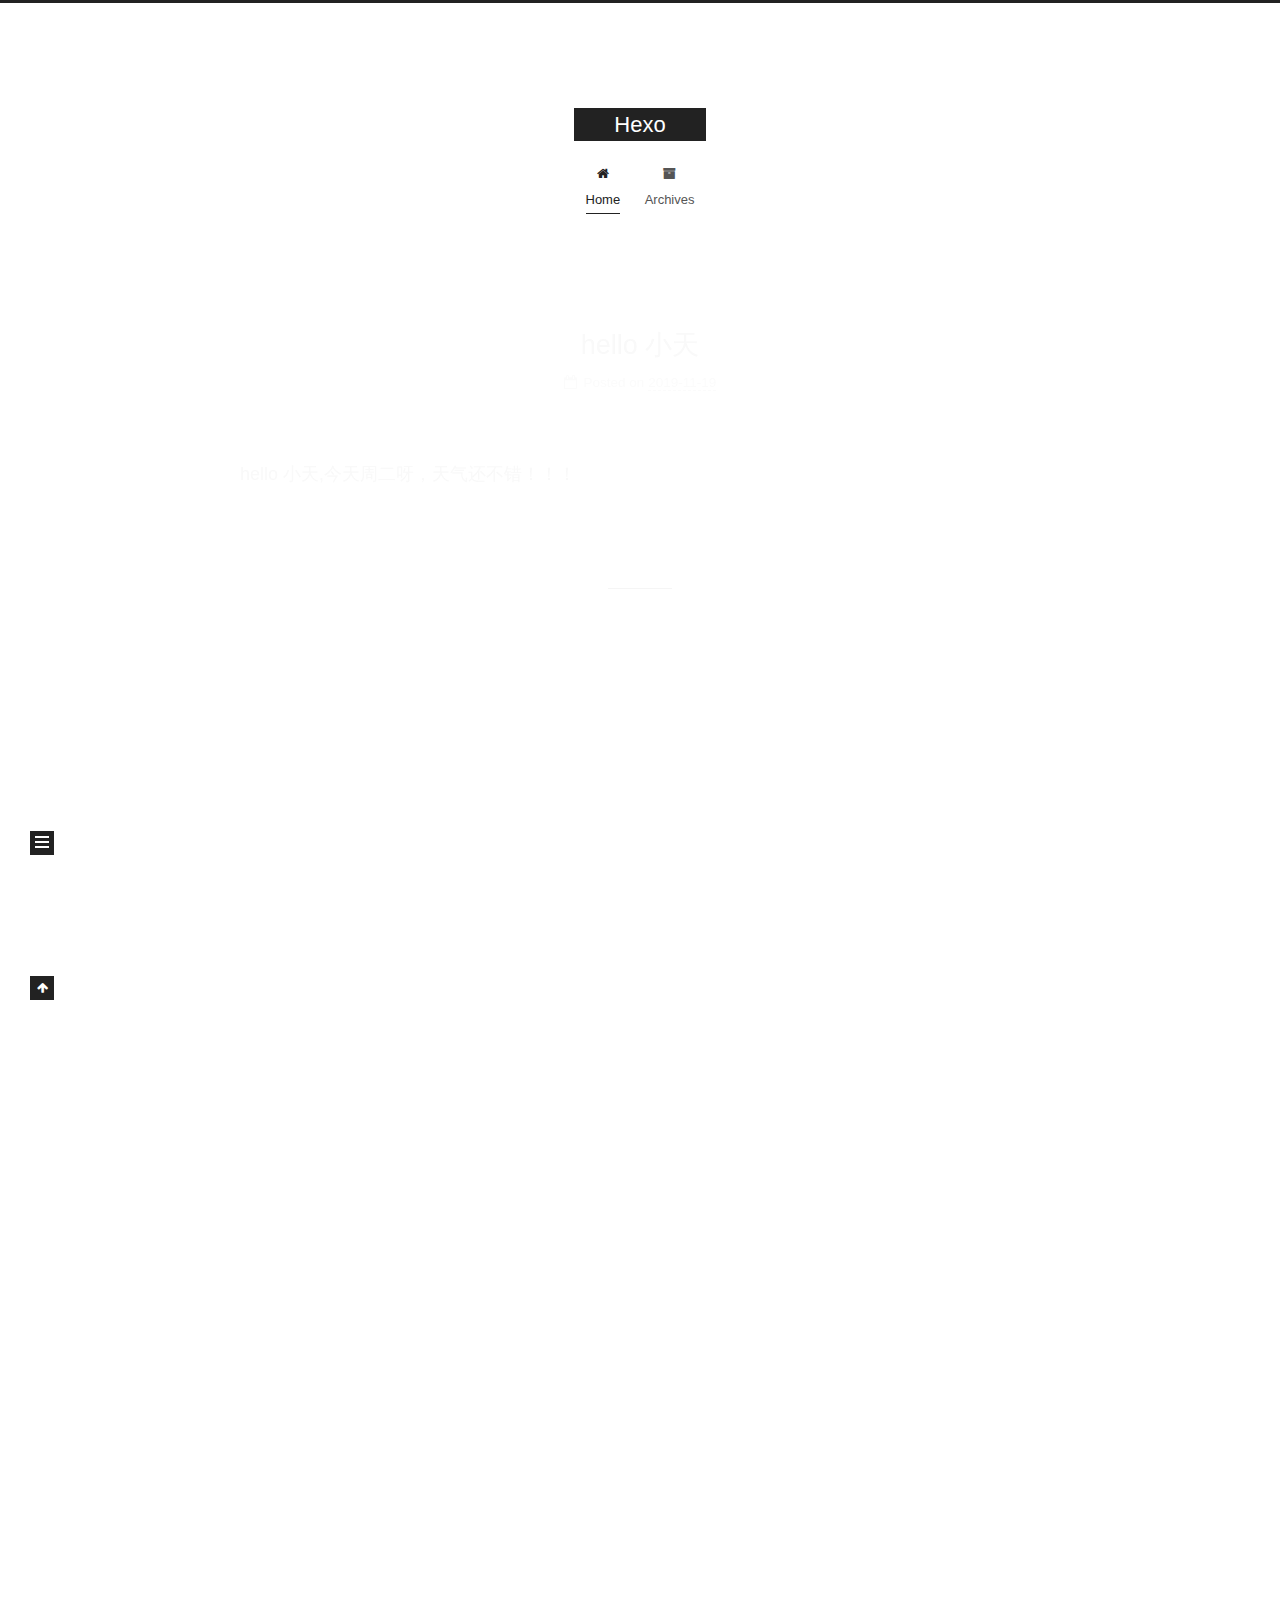
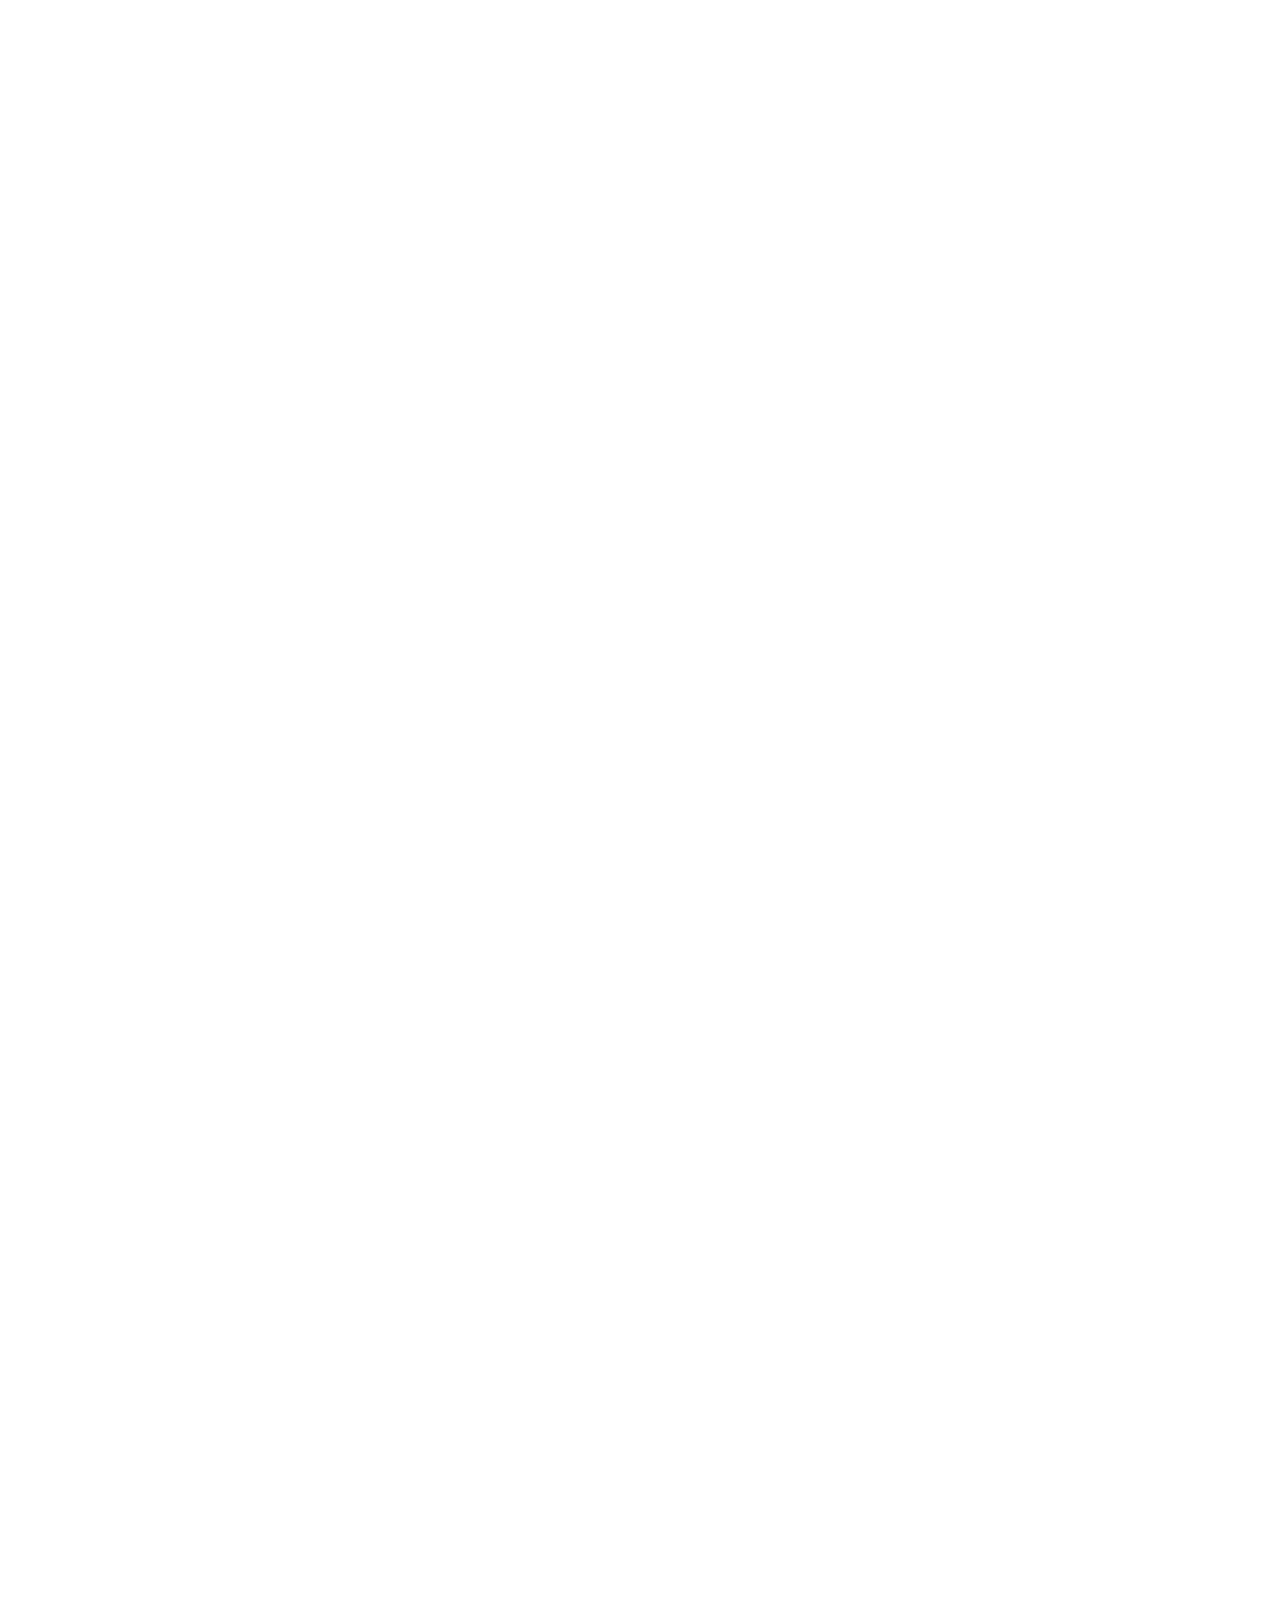
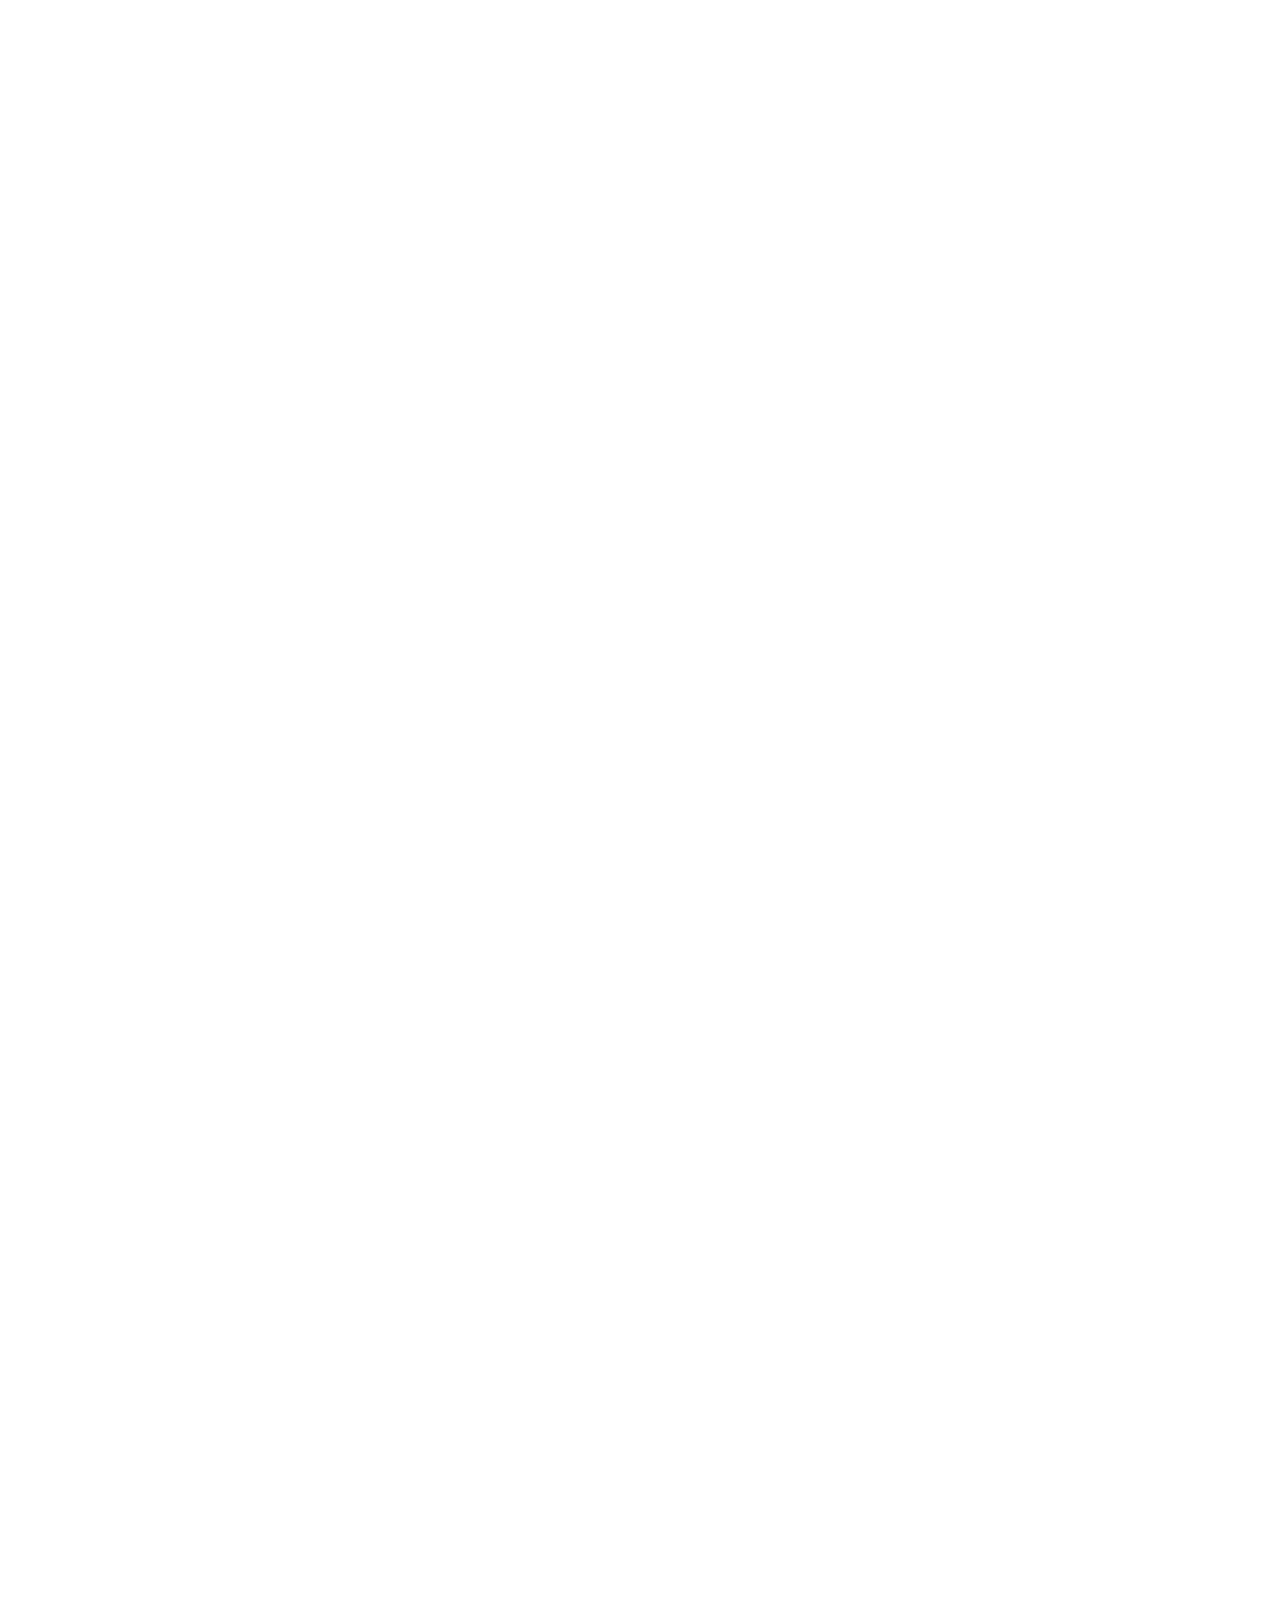
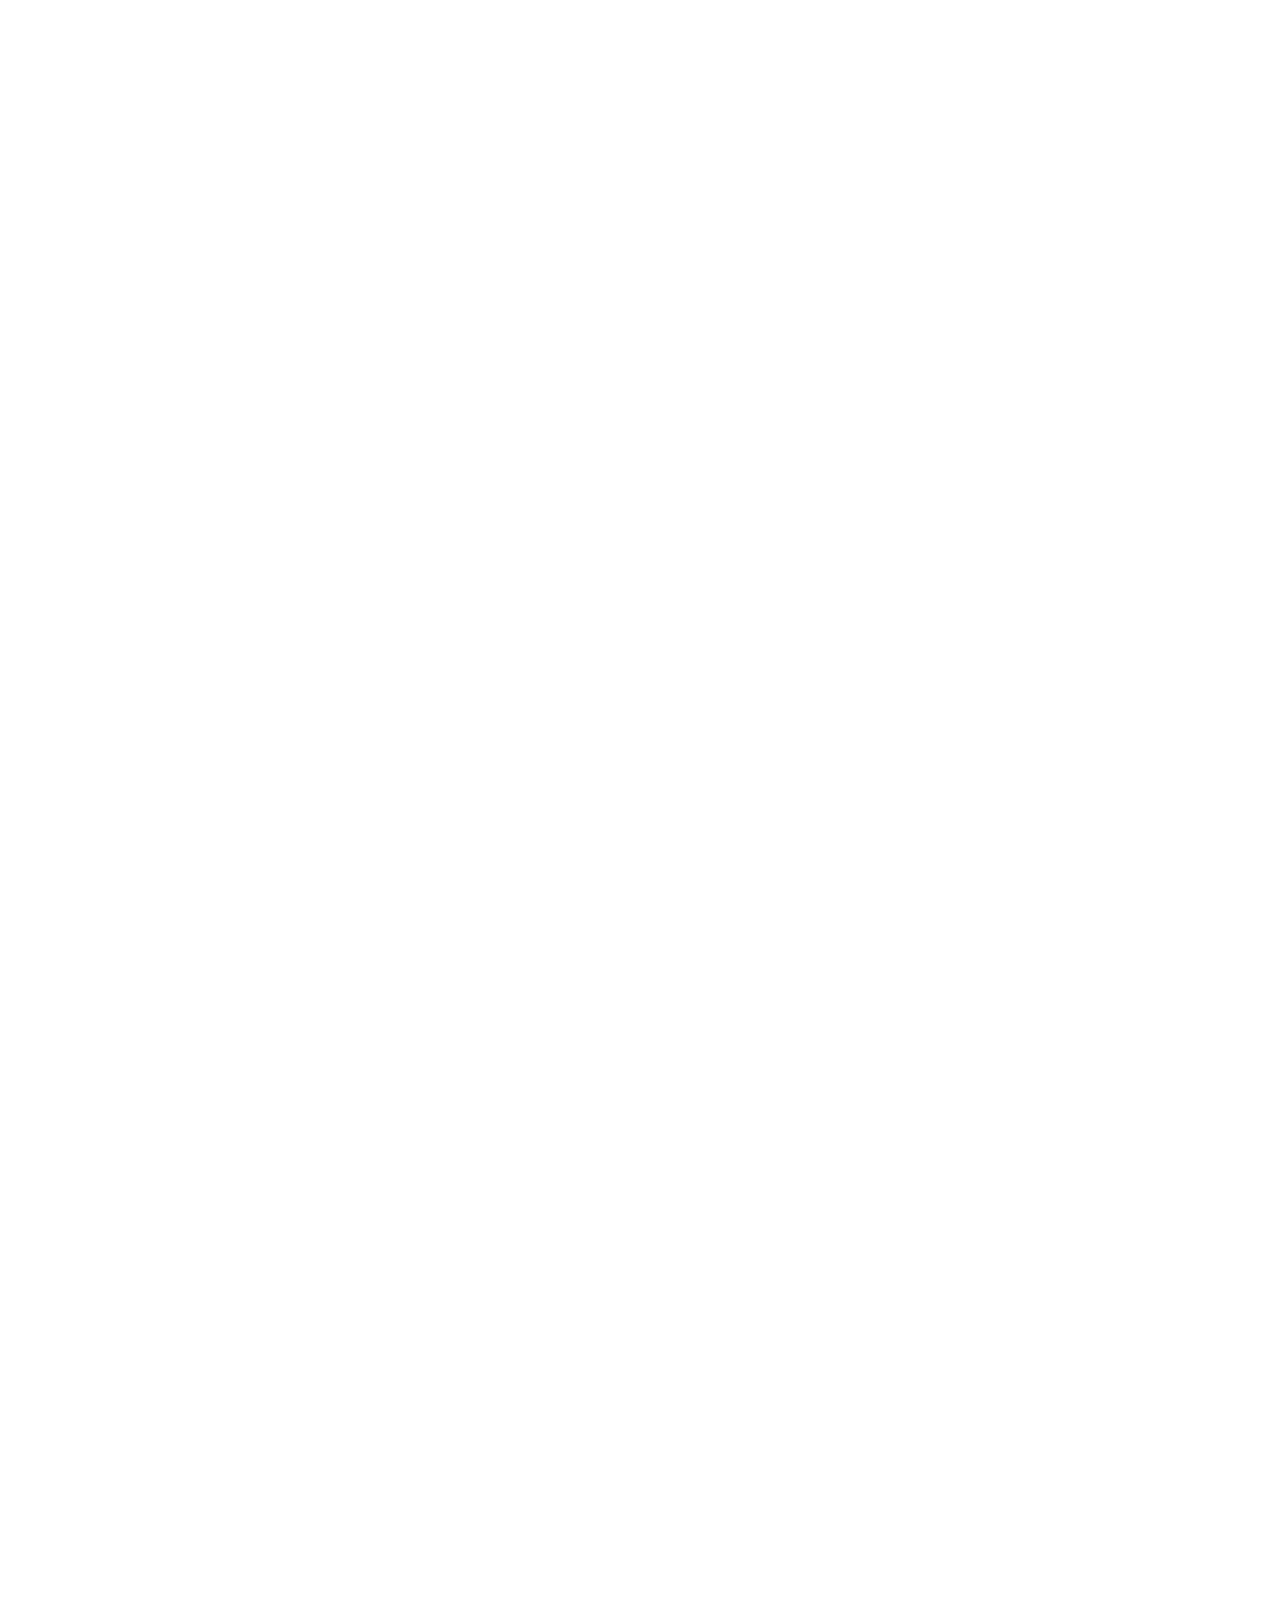
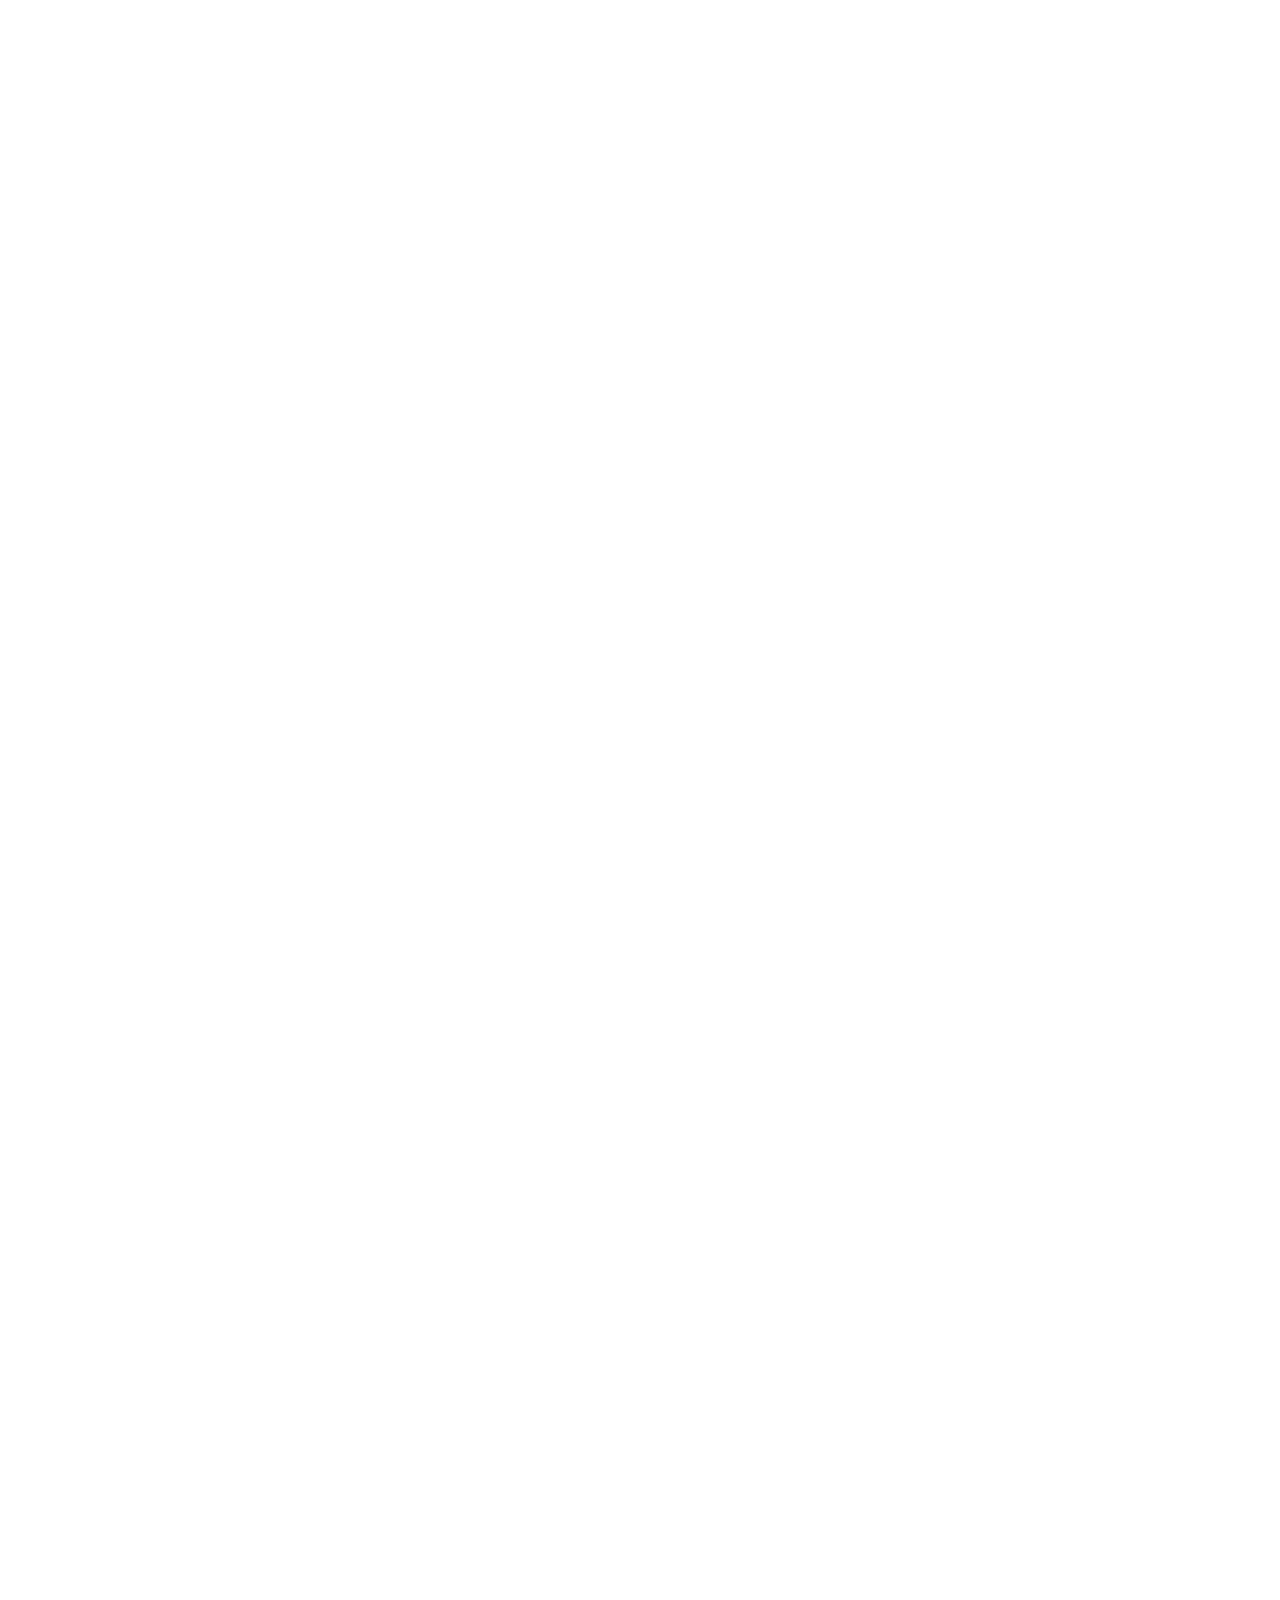
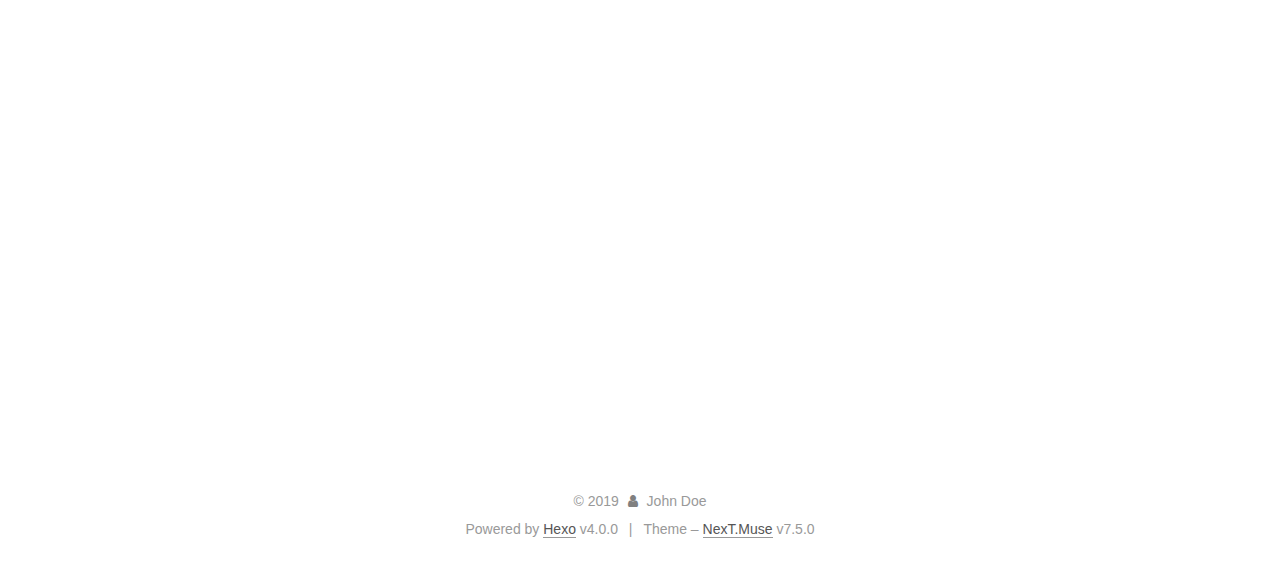
==== commit ce1eb3ea: "Site updated: 2019-11-19 16:22:40" ====
--- a/index.html
+++ b/index.html
@@ -1,126 +1,270 @@
 <!DOCTYPE html>
-<html>
+<html lang="en">
 <head>
-  <meta charset="utf-8">
-  
-
-  
-  <title>Hexo</title>
-  <meta name="viewport" content="width=device-width, initial-scale=1, maximum-scale=1">
+  <meta charset="UTF-8">
+<meta name="viewport" content="width=device-width, initial-scale=1, maximum-scale=2">
+<meta name="theme-color" content="#222">
+<meta name="generator" content="Hexo 4.0.0">
+  <link rel="apple-touch-icon" sizes="180x180" href="/images/apple-touch-icon-next.png">
+  <link rel="icon" type="image/png" sizes="32x32" href="/images/favicon-32x32-next.png">
+  <link rel="icon" type="image/png" sizes="16x16" href="/images/favicon-16x16-next.png">
+  <link rel="mask-icon" href="/images/logo.svg" color="#222">
+  <link rel="alternate" href="/atom.xml" title="Hexo" type="application/atom+xml">
+
+<link rel="stylesheet" href="/css/main.css">
+
+
+<link rel="stylesheet" href="/lib/font-awesome/css/font-awesome.min.css">
+
+
+<script id="hexo-configurations">
+  var NexT = window.NexT || {};
+  var CONFIG = {
+    root: '/',
+    scheme: 'Muse',
+    version: '7.5.0',
+    exturl: false,
+    sidebar: {"position":"left","display":"post","offset":12,"onmobile":false},
+    copycode: {"enable":false,"show_result":false,"style":null},
+    back2top: {"enable":true,"sidebar":false,"scrollpercent":false},
+    bookmark: {"enable":false,"color":"#222","save":"auto"},
+    fancybox: false,
+    mediumzoom: false,
+    lazyload: false,
+    pangu: false,
+    algolia: {
+      appID: '',
+      apiKey: '',
+      indexName: '',
+      hits: {"per_page":10},
+      labels: {"input_placeholder":"Search for Posts","hits_empty":"We didn't find any results for the search: ${query}","hits_stats":"${hits} results found in ${time} ms"}
+    },
+    localsearch: {"enable":false,"trigger":"auto","top_n_per_article":1,"unescape":false,"preload":false},
+    path: '',
+    motion: {"enable":true,"async":false,"transition":{"post_block":"fadeIn","post_header":"slideDownIn","post_body":"slideDownIn","coll_header":"slideLeftIn","sidebar":"slideUpIn"}},
+    sidebarPadding: 40
+  };
+</script>
+
   <meta property="og:type" content="website">
 <meta property="og:title" content="Hexo">
 <meta property="og:url" content="http:&#x2F;&#x2F;yoursite.com&#x2F;index.html">
 <meta property="og:site_name" content="Hexo">
 <meta property="og:locale" content="en">
 <meta name="twitter:card" content="summary">
-  
-    <link rel="alternate" href="/atom.xml" title="Hexo" type="application/atom+xml">
-  
-  
-    <link rel="icon" href="/favicon.png">
-  
-  
-    <link href="//fonts.googleapis.com/css?family=Source+Code+Pro" rel="stylesheet" type="text/css">
-  
-  <link rel="stylesheet" href="/css/style.css">
+
+<link rel="canonical" href="http://yoursite.com/">
+
+
+<script id="page-configurations">
+  // https://hexo.io/docs/variables.html
+  CONFIG.page = {
+    sidebar: "",
+    isHome: true,
+    isPost: false,
+    isPage: false,
+    isArchive: false
+  };
+</script>
+
+  <title>Hexo</title>
+  
+
+
+
+
+
+
+  <noscript>
+  <style>
+  .use-motion .brand,
+  .use-motion .menu-item,
+  .sidebar-inner,
+  .use-motion .post-block,
+  .use-motion .pagination,
+  .use-motion .comments,
+  .use-motion .post-header,
+  .use-motion .post-body,
+  .use-motion .collection-header { opacity: initial; }
+
+  .use-motion .site-title,
+  .use-motion .site-subtitle {
+    opacity: initial;
+    top: initial;
+  }
+
+  .use-motion .logo-line-before i { left: initial; }
+  .use-motion .logo-line-after i { right: initial; }
+  </style>
+</noscript>
+
 </head>
 
-<body>
-  <div id="container">
-    <div id="wrap">
-      <header id="header">
-  <div id="banner"></div>
-  <div id="header-outer" class="outer">
-    <div id="header-title" class="inner">
-      <h1 id="logo-wrap">
-        <a href="/" id="logo">Hexo</a>
-      </h1>
+<body itemscope itemtype="http://schema.org/WebPage">
+  <div class="container use-motion">
+    <div class="headband"></div>
+
+    <header class="header" itemscope itemtype="http://schema.org/WPHeader">
+      <div class="header-inner"><div class="site-brand-container">
+  <div class="site-meta">
+
+    <div>
+      <a href="/" class="brand" rel="start">
+        <span class="logo-line-before"><i></i></span>
+        <span class="site-title">Hexo</span>
+        <span class="logo-line-after"><i></i></span>
+      </a>
+    </div>
+  </div>
+
+  <div class="site-nav-toggle">
+    <div class="toggle" aria-label="Toggle navigation bar">
+      <span class="toggle-line toggle-line-first"></span>
+      <span class="toggle-line toggle-line-middle"></span>
+      <span class="toggle-line toggle-line-last"></span>
+    </div>
+  </div>
+</div>
+
+
+<nav class="site-nav">
+  
+  <ul id="menu" class="menu">
+        <li class="menu-item menu-item-home">
+
+    <a href="/" rel="section"><i class="fa fa-fw fa-home"></i>Home</a>
+
+  </li>
+        <li class="menu-item menu-item-archives">
+
+    <a href="/archives/" rel="section"><i class="fa fa-fw fa-archive"></i>Archives</a>
+
+  </li>
+  </ul>
+
+</nav>
+</div>
+    </header>
+
+    
+  <div class="back-to-top">
+    <i class="fa fa-arrow-up"></i>
+    <span>0%</span>
+  </div>
+
+
+    <main class="main">
+      <div class="main-inner">
+        <div class="content-wrap">
+          
+
+          <div class="content">
+            
+
+  <div class="posts-expand">
+        
+  
+  
+  <article itemscope itemtype="http://schema.org/Article" class="post-block home" lang="en">
+    <link itemprop="mainEntityOfPage" href="http://yoursite.com/2019/11/19/hello-%E5%B0%8F%E5%A4%A9/">
+
+    <span hidden itemprop="author" itemscope itemtype="http://schema.org/Person">
+      <meta itemprop="image" content="/images/avatar.gif">
+      <meta itemprop="name" content="John Doe">
+      <meta itemprop="description" content="">
+    </span>
+
+    <span hidden itemprop="publisher" itemscope itemtype="http://schema.org/Organization">
+      <meta itemprop="name" content="Hexo">
+    </span>
+      <header class="post-header">
+        <h1 class="post-title" itemprop="name headline">
+          
+            <a href="/2019/11/19/hello-%E5%B0%8F%E5%A4%A9/" class="post-title-link" itemprop="url">hello 小天</a>
+        </h1>
+
+        <div class="post-meta">
+            <span class="post-meta-item">
+              <span class="post-meta-item-icon">
+                <i class="fa fa-calendar-o"></i>
+              </span>
+              <span class="post-meta-item-text">Posted on</span>
+              
+
+              <time title="Created: 2019-11-19 11:20:26 / Modified: 11:21:20" itemprop="dateCreated datePublished" datetime="2019-11-19T11:20:26+08:00">2019-11-19</time>
+            </span>
+
+          
+
+        </div>
+      </header>
+
+    
+    
+    
+    <div class="post-body" itemprop="articleBody">
+
+      
+          <p>hello 小天,今天周二呀，天气还不错！！！</p>
+
       
     </div>
-    <div id="header-inner" class="inner">
-      <nav id="main-nav">
-        <a id="main-nav-toggle" class="nav-icon"></a>
-        
-          <a class="main-nav-link" href="/">Home</a>
-        
-          <a class="main-nav-link" href="/archives">Archives</a>
-        
-      </nav>
-      <nav id="sub-nav">
-        
-          <a id="nav-rss-link" class="nav-icon" href="/atom.xml" title="RSS Feed"></a>
-        
-        <a id="nav-search-btn" class="nav-icon" title="Search"></a>
-      </nav>
-      <div id="search-form-wrap">
-        <form action="//google.com/search" method="get" accept-charset="UTF-8" class="search-form"><input type="search" name="q" class="search-form-input" placeholder="Search"><button type="submit" class="search-form-submit">&#xF002;</button><input type="hidden" name="sitesearch" value="http://yoursite.com"></form>
-      </div>
-    </div>
-  </div>
-</header>
-      <div class="outer">
-        <section id="main">
-  
-    <article id="post-hello-小天" class="article article-type-post" itemscope itemprop="blogPost">
-  <div class="article-meta">
-    <a href="/2019/11/19/hello-%E5%B0%8F%E5%A4%A9/" class="article-date">
-  <time datetime="2019-11-19T03:20:26.000Z" itemprop="datePublished">2019-11-19</time>
-</a>
-    
-  </div>
-  <div class="article-inner">
-    
-    
-      <header class="article-header">
-        
-  
-    <h1 itemprop="name">
-      <a class="article-title" href="/2019/11/19/hello-%E5%B0%8F%E5%A4%A9/">hello 小天</a>
-    </h1>
-  
-
+
+    
+    
+    
+      <footer class="post-footer">
+        <div class="post-eof"></div>
+      </footer>
+  </article>
+  
+  
+  
+
+        
+  
+  
+  <article itemscope itemtype="http://schema.org/Article" class="post-block home" lang="en">
+    <link itemprop="mainEntityOfPage" href="http://yoursite.com/2019/11/19/%E5%B9%B6%E5%8F%91%E8%AF%BB%E5%86%99%E7%BC%93%E5%AD%98%E5%AE%9E%E7%8E%B0%E6%9C%BA%E5%88%B6%EF%BC%9A%E4%B8%BA%E4%BB%80%E4%B9%88ConcurrentHashMap%E5%8F%AF%E4%BB%A5%E8%BF%99%E4%B9%88%E5%BF%AB/">
+
+    <span hidden itemprop="author" itemscope itemtype="http://schema.org/Person">
+      <meta itemprop="image" content="/images/avatar.gif">
+      <meta itemprop="name" content="John Doe">
+      <meta itemprop="description" content="">
+    </span>
+
+    <span hidden itemprop="publisher" itemscope itemtype="http://schema.org/Organization">
+      <meta itemprop="name" content="Hexo">
+    </span>
+      <header class="post-header">
+        <h1 class="post-title" itemprop="name headline">
+          
+            <a href="/2019/11/19/%E5%B9%B6%E5%8F%91%E8%AF%BB%E5%86%99%E7%BC%93%E5%AD%98%E5%AE%9E%E7%8E%B0%E6%9C%BA%E5%88%B6%EF%BC%9A%E4%B8%BA%E4%BB%80%E4%B9%88ConcurrentHashMap%E5%8F%AF%E4%BB%A5%E8%BF%99%E4%B9%88%E5%BF%AB/" class="post-title-link" itemprop="url">并发读写缓存实现机制：为什么ConcurrentHashMap可以这么快</a>
+        </h1>
+
+        <div class="post-meta">
+            <span class="post-meta-item">
+              <span class="post-meta-item-icon">
+                <i class="fa fa-calendar-o"></i>
+              </span>
+              <span class="post-meta-item-text">Posted on</span>
+              
+
+              <time title="Created: 2019-11-19 11:05:33 / Modified: 11:06:10" itemprop="dateCreated datePublished" datetime="2019-11-19T11:05:33+08:00">2019-11-19</time>
+            </span>
+
+          
+
+        </div>
       </header>
-    
-    <div class="article-entry" itemprop="articleBody">
+
+    
+    
+    
+    <div class="post-body" itemprop="articleBody">
+
       
-        <p>hello 小天,今天周二呀，天气还不错！！！</p>
-
-      
-    </div>
-    <footer class="article-footer">
-      <a data-url="http://yoursite.com/2019/11/19/hello-%E5%B0%8F%E5%A4%A9/" data-id="ck35apf7a0000t0dd1gcfeixw" class="article-share-link">Share</a>
-      
-      
-    </footer>
-  </div>
-  
-</article>
-
-
-  
-    <article id="post-并发读写缓存实现机制：为什么ConcurrentHashMap可以这么快" class="article article-type-post" itemscope itemprop="blogPost">
-  <div class="article-meta">
-    <a href="/2019/11/19/%E5%B9%B6%E5%8F%91%E8%AF%BB%E5%86%99%E7%BC%93%E5%AD%98%E5%AE%9E%E7%8E%B0%E6%9C%BA%E5%88%B6%EF%BC%9A%E4%B8%BA%E4%BB%80%E4%B9%88ConcurrentHashMap%E5%8F%AF%E4%BB%A5%E8%BF%99%E4%B9%88%E5%BF%AB/" class="article-date">
-  <time datetime="2019-11-19T03:05:33.000Z" itemprop="datePublished">2019-11-19</time>
-</a>
-    
-  </div>
-  <div class="article-inner">
-    
-    
-      <header class="article-header">
-        
-  
-    <h1 itemprop="name">
-      <a class="article-title" href="/2019/11/19/%E5%B9%B6%E5%8F%91%E8%AF%BB%E5%86%99%E7%BC%93%E5%AD%98%E5%AE%9E%E7%8E%B0%E6%9C%BA%E5%88%B6%EF%BC%9A%E4%B8%BA%E4%BB%80%E4%B9%88ConcurrentHashMap%E5%8F%AF%E4%BB%A5%E8%BF%99%E4%B9%88%E5%BF%AB/">并发读写缓存实现机制：为什么ConcurrentHashMap可以这么快</a>
-    </h1>
-  
-
-      </header>
-    
-    <div class="article-entry" itemprop="articleBody">
-      
-        <p>大家都知道ConcurrentHashMap的并发读写速度很快，但为什么它会这么快？这主要归功于其内部数据结构和独特的hash运算以及分离锁的机制。做游戏性能很重要，为了提高数据的读写速度，方法之一就是采用缓存机制。因此缓存的性能直接影响游戏的承载量和运行流畅度，作为核心基础设施，缓存必须具备以下方面的功能：</p>
+          <p>大家都知道ConcurrentHashMap的并发读写速度很快，但为什么它会这么快？这主要归功于其内部数据结构和独特的hash运算以及分离锁的机制。做游戏性能很重要，为了提高数据的读写速度，方法之一就是采用缓存机制。因此缓存的性能直接影响游戏的承载量和运行流畅度，作为核心基础设施，缓存必须具备以下方面的功能：</p>
 <p>1.快速定位数据<br>2.并发变更数据<br>3.数据的过期控制与异步写入<br>4.高并发的情况下缓存数据的一致性</p>
 <p>　　接下来，我就就几篇文章从上述几个方面来讲述下单服务器的缓存实现原理，本文的缓存是在guava的Cache基础上进一步扩展，原google缓存文档可参考：<a href="http://code.google.com/p/guava-libraries/wiki/CachesExplained" target="_blank" rel="noopener">http://code.google.com/p/guava-libraries/wiki/CachesExplained</a></p>
 <p>注意：本文是guava的Cache增强版，因此源码有稍许改动，详细源码请参考：<a href="https://github.com/cm4j/cm4j-all。" target="_blank" rel="noopener">https://github.com/cm4j/cm4j-all。</a></p>
@@ -154,40 +298,61 @@
 
       
     </div>
-    <footer class="article-footer">
-      <a data-url="http://yoursite.com/2019/11/19/%E5%B9%B6%E5%8F%91%E8%AF%BB%E5%86%99%E7%BC%93%E5%AD%98%E5%AE%9E%E7%8E%B0%E6%9C%BA%E5%88%B6%EF%BC%9A%E4%B8%BA%E4%BB%80%E4%B9%88ConcurrentHashMap%E5%8F%AF%E4%BB%A5%E8%BF%99%E4%B9%88%E5%BF%AB/" data-id="ck35apf7n0002t0ddcasn692y" class="article-share-link">Share</a>
+
+    
+    
+    
+      <footer class="post-footer">
+        <div class="post-eof"></div>
+      </footer>
+  </article>
+  
+  
+  
+
+        
+  
+  
+  <article itemscope itemtype="http://schema.org/Article" class="post-block home" lang="en">
+    <link itemprop="mainEntityOfPage" href="http://yoursite.com/2019/11/18/hello-world/">
+
+    <span hidden itemprop="author" itemscope itemtype="http://schema.org/Person">
+      <meta itemprop="image" content="/images/avatar.gif">
+      <meta itemprop="name" content="John Doe">
+      <meta itemprop="description" content="">
+    </span>
+
+    <span hidden itemprop="publisher" itemscope itemtype="http://schema.org/Organization">
+      <meta itemprop="name" content="Hexo">
+    </span>
+      <header class="post-header">
+        <h1 class="post-title" itemprop="name headline">
+          
+            <a href="/2019/11/18/hello-world/" class="post-title-link" itemprop="url">Hello World</a>
+        </h1>
+
+        <div class="post-meta">
+            <span class="post-meta-item">
+              <span class="post-meta-item-icon">
+                <i class="fa fa-calendar-o"></i>
+              </span>
+              <span class="post-meta-item-text">Posted on</span>
+
+              <time title="Created: 2019-11-18 16:40:39" itemprop="dateCreated datePublished" datetime="2019-11-18T16:40:39+08:00">2019-11-18</time>
+            </span>
+
+          
+
+        </div>
+      </header>
+
+    
+    
+    
+    <div class="post-body" itemprop="articleBody">
+
       
-      
-    </footer>
-  </div>
-  
-</article>
-
-
-  
-    <article id="post-hello-world" class="article article-type-post" itemscope itemprop="blogPost">
-  <div class="article-meta">
-    <a href="/2019/11/18/hello-world/" class="article-date">
-  <time datetime="2019-11-18T08:40:39.010Z" itemprop="datePublished">2019-11-18</time>
-</a>
-    
-  </div>
-  <div class="article-inner">
-    
-    
-      <header class="article-header">
-        
-  
-    <h1 itemprop="name">
-      <a class="article-title" href="/2019/11/18/hello-world/">Hello World</a>
-    </h1>
-  
-
-      </header>
-    
-    <div class="article-entry" itemprop="articleBody">
-      
-        <p>Welcome to <a href="https://hexo.io/" target="_blank" rel="noopener">Hexo</a>! This is your very first post. Check <a href="https://hexo.io/docs/" target="_blank" rel="noopener">documentation</a> for more info. If you get any problems when using Hexo, you can find the answer in <a href="https://hexo.io/docs/troubleshooting.html" target="_blank" rel="noopener">troubleshooting</a> or you can ask me on <a href="https://github.com/hexojs/hexo/issues" target="_blank" rel="noopener">GitHub</a>.</p>
+          <p>Welcome to <a href="https://hexo.io/" target="_blank" rel="noopener">Hexo</a>! This is your very first post. Check <a href="https://hexo.io/docs/" target="_blank" rel="noopener">documentation</a> for more info. If you get any problems when using Hexo, you can find the answer in <a href="https://hexo.io/docs/troubleshooting.html" target="_blank" rel="noopener">troubleshooting</a> or you can ask me on <a href="https://github.com/hexojs/hexo/issues" target="_blank" rel="noopener">GitHub</a>.</p>
 <h2 id="Quick-Start"><a href="#Quick-Start" class="headerlink" title="Quick Start"></a>Quick Start</h2><h3 id="Create-a-new-post"><a href="#Create-a-new-post" class="headerlink" title="Create a new post"></a>Create a new post</h3><figure class="highlight bash"><table><tr><td class="gutter"><pre><span class="line">1</span><br></pre></td><td class="code"><pre><span class="line">$ hexo new <span class="string">"My New Post"</span></span><br></pre></td></tr></table></figure>
 
 <p>More info: <a href="https://hexo.io/docs/writing.html" target="_blank" rel="noopener">Writing</a></p>
@@ -203,97 +368,154 @@
 
       
     </div>
-    <footer class="article-footer">
-      <a data-url="http://yoursite.com/2019/11/18/hello-world/" data-id="ck35apf7h0001t0dd7mvmgb1l" class="article-share-link">Share</a>
-      
-      
+
+    
+    
+    
+      <footer class="post-footer">
+        <div class="post-eof"></div>
+      </footer>
+  </article>
+  
+  
+  
+
+  </div>
+
+  
+
+
+
+          </div>
+          
+
+        </div>
+          
+  
+  <div class="toggle sidebar-toggle">
+    <span class="toggle-line toggle-line-first"></span>
+    <span class="toggle-line toggle-line-middle"></span>
+    <span class="toggle-line toggle-line-last"></span>
+  </div>
+
+  <aside class="sidebar">
+    <div class="sidebar-inner">
+
+      <ul class="sidebar-nav motion-element">
+        <li class="sidebar-nav-toc">
+          Table of Contents
+        </li>
+        <li class="sidebar-nav-overview">
+          Overview
+        </li>
+      </ul>
+
+      <!--noindex-->
+      <div class="post-toc-wrap sidebar-panel">
+      </div>
+      <!--/noindex-->
+
+      <div class="site-overview-wrap sidebar-panel">
+        <div class="site-author motion-element" itemprop="author" itemscope itemtype="http://schema.org/Person">
+  <p class="site-author-name" itemprop="name">John Doe</p>
+  <div class="site-description" itemprop="description"></div>
+</div>
+<div class="site-state-wrap motion-element">
+  <nav class="site-state">
+      <div class="site-state-item site-state-posts">
+          <a href="/archives/">
+        
+          <span class="site-state-item-count">3</span>
+          <span class="site-state-item-name">posts</span>
+        </a>
+      </div>
+  </nav>
+</div>
+  <div class="feed-link motion-element">
+    <a href="/atom.xml" rel="alternate">
+      <i class="fa fa-rss"></i>RSS
+    </a>
+  </div>
+
+
+
+      </div>
+
+    </div>
+  </aside>
+  <div id="sidebar-dimmer"></div>
+
+
+      </div>
+    </main>
+
+    <footer class="footer">
+      <div class="footer-inner">
+        
+
+<div class="copyright">
+  
+  &copy; 
+  <span itemprop="copyrightYear">2019</span>
+  <span class="with-love">
+    <i class="fa fa-user"></i>
+  </span>
+  <span class="author" itemprop="copyrightHolder">John Doe</span>
+</div>
+  <div class="powered-by">Powered by <a href="https://hexo.io/" class="theme-link" rel="noopener" target="_blank">Hexo</a> v4.0.0
+  </div>
+  <span class="post-meta-divider">|</span>
+  <div class="theme-info">Theme – <a href="https://muse.theme-next.org/" class="theme-link" rel="noopener" target="_blank">NexT.Muse</a> v7.5.0
+  </div>
+
+        
+
+
+
+
+
+
+
+
+
+
+
+
+        
+      </div>
     </footer>
   </div>
-  
-</article>
-
-
-  
-
-
-</section>
-        
-          <aside id="sidebar">
-  
-    
-
-  
-    
-
-  
-    
-  
-    
-  <div class="widget-wrap">
-    <h3 class="widget-title">Archives</h3>
-    <div class="widget">
-      <ul class="archive-list"><li class="archive-list-item"><a class="archive-list-link" href="/archives/2019/11/">November 2019</a></li></ul>
-    </div>
-  </div>
-
-
-  
-    
-  <div class="widget-wrap">
-    <h3 class="widget-title">Recent Posts</h3>
-    <div class="widget">
-      <ul>
-        
-          <li>
-            <a href="/2019/11/19/hello-%E5%B0%8F%E5%A4%A9/">hello 小天</a>
-          </li>
-        
-          <li>
-            <a href="/2019/11/19/%E5%B9%B6%E5%8F%91%E8%AF%BB%E5%86%99%E7%BC%93%E5%AD%98%E5%AE%9E%E7%8E%B0%E6%9C%BA%E5%88%B6%EF%BC%9A%E4%B8%BA%E4%BB%80%E4%B9%88ConcurrentHashMap%E5%8F%AF%E4%BB%A5%E8%BF%99%E4%B9%88%E5%BF%AB/">并发读写缓存实现机制：为什么ConcurrentHashMap可以这么快</a>
-          </li>
-        
-          <li>
-            <a href="/2019/11/18/hello-world/">Hello World</a>
-          </li>
-        
-      </ul>
-    </div>
-  </div>
-
-  
-</aside>
-        
-      </div>
-      <footer id="footer">
-  
-  <div class="outer">
-    <div id="footer-info" class="inner">
-      &copy; 2019 John Doe<br>
-      Powered by <a href="http://hexo.io/" target="_blank">Hexo</a>
-    </div>
-  </div>
-</footer>
-    </div>
-    <nav id="mobile-nav">
-  
-    <a href="/" class="mobile-nav-link">Home</a>
-  
-    <a href="/archives" class="mobile-nav-link">Archives</a>
-  
-</nav>
-    
-
-<script src="//ajax.googleapis.com/ajax/libs/jquery/2.0.3/jquery.min.js"></script>
-
-
-  <link rel="stylesheet" href="/fancybox/jquery.fancybox.css">
-  <script src="/fancybox/jquery.fancybox.pack.js"></script>
-
-
-<script src="/js/script.js"></script>
-
-
-
-  </div>
+
+  
+  <script src="/lib/anime.min.js"></script>
+  <script src="/lib/velocity/velocity.min.js"></script>
+  <script src="/lib/velocity/velocity.ui.min.js"></script>
+<script src="/js/utils.js"></script><script src="/js/motion.js"></script>
+<script src="/js/schemes/muse.js"></script>
+<script src="/js/next-boot.js"></script>
+
+
+
+  
+
+
+
+
+
+
+
+
+
+
+
+
+
+
+
+
+  
+
+  
+
 </body>
-</html>+</html>
--- a/css/main.css
+++ b/css/main.css
@@ -0,0 +1,2284 @@
+html {
+  line-height: 1.15; /* 1 */
+  -webkit-text-size-adjust: 100%; /* 2 */
+}
+body {
+  margin: 0;
+}
+main {
+  display: block;
+}
+h1 {
+  font-size: 2em;
+  margin: 0.67em 0;
+}
+hr {
+  box-sizing: content-box; /* 1 */
+  height: 0; /* 1 */
+  overflow: visible; /* 2 */
+}
+pre {
+  font-family: monospace, monospace; /* 1 */
+  font-size: 1em; /* 2 */
+}
+a {
+  background: transparent;
+}
+abbr[title] {
+  border-bottom: none; /* 1 */
+  text-decoration: underline; /* 2 */
+  text-decoration: underline dotted; /* 2 */
+}
+b,
+strong {
+  font-weight: bolder;
+}
+code,
+kbd,
+samp {
+  font-family: monospace, monospace; /* 1 */
+  font-size: 1em; /* 2 */
+}
+small {
+  font-size: 80%;
+}
+sub,
+sup {
+  font-size: 75%;
+  line-height: 0;
+  position: relative;
+  vertical-align: baseline;
+}
+sub {
+  bottom: -0.25em;
+}
+sup {
+  top: -0.5em;
+}
+img {
+  border-style: none;
+}
+button,
+input,
+optgroup,
+select,
+textarea {
+  font-family: inherit; /* 1 */
+  font-size: 100%; /* 1 */
+  line-height: 1.15; /* 1 */
+  margin: 0; /* 2 */
+}
+button,
+input {
+/* 1 */
+  overflow: visible;
+}
+button,
+select {
+/* 1 */
+  text-transform: none;
+}
+button,
+[type='button'],
+[type='reset'],
+[type='submit'] {
+  -webkit-appearance: button;
+}
+button::-moz-focus-inner,
+[type='button']::-moz-focus-inner,
+[type='reset']::-moz-focus-inner,
+[type='submit']::-moz-focus-inner {
+  border-style: none;
+  padding: 0;
+}
+button:-moz-focusring,
+[type='button']:-moz-focusring,
+[type='reset']:-moz-focusring,
+[type='submit']:-moz-focusring {
+  outline: 1px dotted ButtonText;
+}
+fieldset {
+  padding: 0.35em 0.75em 0.625em;
+}
+legend {
+  box-sizing: border-box; /* 1 */
+  color: inherit; /* 2 */
+  display: table; /* 1 */
+  max-width: 100%; /* 1 */
+  padding: 0; /* 3 */
+  white-space: normal; /* 1 */
+}
+progress {
+  vertical-align: baseline;
+}
+textarea {
+  overflow: auto;
+}
+[type='checkbox'],
+[type='radio'] {
+  box-sizing: border-box; /* 1 */
+  padding: 0; /* 2 */
+}
+[type='number']::-webkit-inner-spin-button,
+[type='number']::-webkit-outer-spin-button {
+  height: auto;
+}
+[type='search'] {
+  outline-offset: -2px; /* 2 */
+  -webkit-appearance: textfield; /* 1 */
+}
+[type='search']::-webkit-search-decoration {
+  -webkit-appearance: none;
+}
+::-webkit-file-upload-button {
+  font: inherit; /* 2 */
+  -webkit-appearance: button; /* 1 */
+}
+details {
+  display: block;
+}
+summary {
+  display: list-item;
+}
+template {
+  display: none;
+}
+[hidden] {
+  display: none;
+}
+::selection {
+  background: #262a30;
+  color: #fff;
+}
+html,
+body {
+  height: 100%;
+}
+body {
+  background: #fff;
+  color: #555;
+  font-family: 'Lato', "PingFang SC", "Microsoft YaHei", sans-serif;
+  font-size: 1em;
+  line-height: 2;
+}
+@media (max-width: 991px) {
+  body {
+    padding-left: 0 !important;
+    padding-right: 0 !important;
+  }
+}
+h1,
+h2,
+h3,
+h4,
+h5,
+h6 {
+  font-family: 'Lato', "PingFang SC", "Microsoft YaHei", sans-serif;
+  font-weight: bold;
+  line-height: 1.5;
+  margin: 20px 0 15px;
+  padding: 0;
+}
+h1 {
+  font-size: 1.5em;
+}
+h2 {
+  font-size: 1.375em;
+}
+h3 {
+  font-size: 1.25em;
+}
+h4 {
+  font-size: 1.125em;
+}
+h5 {
+  font-size: 1em;
+}
+h6 {
+  font-size: 0.875em;
+}
+p {
+  margin: 0 0 20px 0;
+}
+a,
+span.exturl {
+  border-bottom: 1px solid #999;
+  color: #555;
+  outline: 0;
+  text-decoration: none;
+  overflow-wrap: break-word;
+  word-wrap: break-word;
+  cursor: pointer;
+}
+a:hover,
+span.exturl:hover {
+  border-bottom-color: #222;
+  color: #222;
+}
+iframe,
+img,
+video {
+  display: block;
+  margin-left: auto;
+  margin-right: auto;
+  max-width: 100%;
+}
+hr {
+  background-color: #ddd;
+  background-image: repeating-linear-gradient(-45deg, #fff, #fff 4px, transparent 4px, transparent 8px);
+  border: 0;
+  height: 3px;
+  margin: 40px 0;
+}
+blockquote {
+  border-left: 4px solid #ddd;
+  color: #666;
+  margin: 0;
+  padding: 0 15px;
+}
+blockquote cite::before {
+  content: '-';
+  padding: 0 5px;
+}
+dt {
+  font-weight: 700;
+}
+dd {
+  margin: 0;
+  padding: 0;
+}
+kbd {
+  background-color: #f5f5f5;
+  background-image: linear-gradient(#eee, #fff, #eee);
+  border: 1px solid #ccc;
+  border-radius: 0.2em;
+  box-shadow: 0.1em 0.1em 0.2em rgba(0,0,0,0.1);
+  font-family: inherit;
+  padding: 0.1em 0.3em;
+  white-space: nowrap;
+}
+.table-container {
+  -webkit-overflow-scrolling: touch;
+  overflow: auto;
+}
+table {
+  border-collapse: collapse;
+  border-spacing: 0;
+  font-size: 0.875em;
+  margin: 0 0 20px 0;
+  width: 100%;
+}
+tbody tr:nth-of-type(odd) {
+  background: #f9f9f9;
+}
+tbody tr:hover {
+  background: #f5f5f5;
+}
+caption,
+th,
+td {
+  font-weight: normal;
+  padding: 8px;
+  text-align: left;
+  vertical-align: middle;
+}
+th,
+td {
+  border: 1px solid #ddd;
+  border-bottom: 3px solid #ddd;
+}
+th {
+  font-weight: 700;
+  padding-bottom: 10px;
+}
+td {
+  border-bottom-width: 1px;
+}
+.btn {
+  background: #222;
+  border: 2px solid #222;
+  border-radius: 0;
+  color: #fff;
+  display: inline-block;
+  font-size: 0.875em;
+  line-height: 2;
+  padding: 0 20px;
+  text-decoration: none;
+  transition-property: background-color;
+  transition-delay: 0s;
+  transition-duration: 0.2s;
+  transition-timing-function: ease-in-out;
+}
+.btn:hover {
+  background: #fff;
+  border-color: #222;
+  color: #222;
+}
+.btn + .btn {
+  margin: 0 0 8px 8px;
+}
+.btn .fa-fw {
+  text-align: left;
+  width: 1.285714285714286em;
+}
+.toggle {
+  line-height: 0;
+}
+.toggle .toggle-line {
+  background: #fff;
+  display: inline-block;
+  height: 2px;
+  left: 0;
+  position: relative;
+  top: 0;
+  transition: all 0.4s;
+  vertical-align: top;
+  width: 100%;
+}
+.toggle .toggle-line:not(:first-child) {
+  margin-top: 3px;
+}
+.toggle.toggle-arrow .toggle-line-first {
+  left: 50%;
+  top: 2px;
+  transform: rotate(45deg);
+  width: 50%;
+}
+.toggle.toggle-arrow .toggle-line-middle {
+  left: 2px;
+  width: 90%;
+}
+.toggle.toggle-arrow .toggle-line-last {
+  left: 50%;
+  top: -2px;
+  transform: rotate(-45deg);
+  width: 50%;
+}
+.toggle.toggle-close .toggle-line-first {
+  transform: rotate(-45deg);
+  top: 5px;
+}
+.toggle.toggle-close .toggle-line-middle {
+  opacity: 0;
+}
+.toggle.toggle-close .toggle-line-last {
+  transform: rotate(45deg);
+  top: -5px;
+}
+.highlight,
+pre {
+  background: #f7f7f7;
+  color: #4d4d4c;
+  line-height: 1.6;
+  margin: 0 auto 20px;
+}
+pre,
+code {
+  font-family: consolas, Menlo, monospace, "PingFang SC", "Microsoft YaHei";
+}
+code {
+  background: #eee;
+  border-radius: 3px;
+  color: #555;
+  padding: 2px 4px;
+  overflow-wrap: break-word;
+  word-wrap: break-word;
+}
+.highlight *::selection {
+  background: #d6d6d6;
+}
+.highlight pre {
+  border: 0;
+  margin: 0;
+  padding: 0;
+}
+.highlight table {
+  border: 0;
+  margin: 0;
+  width: auto;
+}
+.highlight tr:first-child pre {
+  padding-top: 10px;
+}
+.highlight tr:last-child pre {
+  padding-bottom: 10px;
+}
+.highlight td {
+  border: 0;
+  padding: 0;
+}
+.highlight figcaption {
+  background: #eee;
+  color: #4d4d4c;
+  font-size: 0.875em;
+  line-height: 1.2;
+  padding: 0.5em;
+}
+.highlight figcaption::before,
+.highlight figcaption::after {
+  content: ' ';
+  display: table;
+}
+.highlight figcaption::after {
+  clear: both;
+}
+.highlight figcaption a {
+  color: #4d4d4c;
+  float: right;
+}
+.highlight figcaption a:hover {
+  border-bottom-color: #4d4d4c;
+}
+.highlight .gutter pre {
+  background: #eff2f3;
+  color: #869194;
+  padding-left: 10px;
+  padding-right: 10px;
+  text-align: right;
+  -moz-user-select: none;
+  -ms-user-select: none;
+  -webkit-user-select: none;
+  user-select: none;
+}
+.highlight .code pre {
+  background: #f7f7f7;
+  padding-left: 10px;
+  width: 100%;
+}
+.gist table {
+  width: auto;
+}
+.gist table td {
+  border: 0;
+}
+pre {
+  overflow: auto;
+  padding: 10px;
+}
+pre code {
+  background: none;
+  color: #4d4d4c;
+  font-size: 0.875em;
+  padding: 0;
+  text-shadow: none;
+}
+pre .deletion {
+  background: #fdd;
+}
+pre .addition {
+  background: #dfd;
+}
+pre .meta {
+  color: #eab700;
+  -moz-user-select: none;
+  -ms-user-select: none;
+  -webkit-user-select: none;
+  user-select: none;
+}
+pre .comment {
+  color: #8e908c;
+}
+pre .variable,
+pre .attribute,
+pre .tag,
+pre .name,
+pre .regexp,
+pre .ruby .constant,
+pre .xml .tag .title,
+pre .xml .pi,
+pre .xml .doctype,
+pre .html .doctype,
+pre .css .id,
+pre .css .class,
+pre .css .pseudo {
+  color: #c82829;
+}
+pre .number,
+pre .preprocessor,
+pre .built_in,
+pre .builtin-name,
+pre .literal,
+pre .params,
+pre .constant,
+pre .command {
+  color: #f5871f;
+}
+pre .ruby .class .title,
+pre .css .rules .attribute,
+pre .string,
+pre .symbol,
+pre .value,
+pre .inheritance,
+pre .header,
+pre .ruby .symbol,
+pre .xml .cdata,
+pre .special,
+pre .formula {
+  color: #718c00;
+}
+pre .title,
+pre .css .hexcolor {
+  color: #3e999f;
+}
+pre .function,
+pre .python .decorator,
+pre .python .title,
+pre .ruby .function .title,
+pre .ruby .title .keyword,
+pre .perl .sub,
+pre .javascript .title,
+pre .coffeescript .title {
+  color: #4271ae;
+}
+pre .keyword,
+pre .javascript .function {
+  color: #8959a8;
+}
+.blockquote-center {
+  border-left: none;
+  margin: 40px 0;
+  padding: 0;
+  position: relative;
+  text-align: center;
+}
+.blockquote-center::before,
+.blockquote-center::after {
+  background-repeat: no-repeat;
+  background-size: 22px 22px;
+  content: ' ';
+  display: block;
+  height: 24px;
+  opacity: 0.2;
+  position: absolute;
+  width: 100%;
+}
+.blockquote-center::before {
+  background-image: url("../images/quote-l.svg");
+  background-position: 0 -6px;
+  border-top: 1px solid #ccc;
+  top: -20px;
+}
+.blockquote-center::after {
+  background-image: url("../images/quote-r.svg");
+  background-position: 100% 8px;
+  border-bottom: 1px solid #ccc;
+  bottom: -20px;
+}
+.blockquote-center p,
+.blockquote-center div {
+  text-align: center;
+}
+.post-body .group-picture img {
+  border: 0;
+  margin: 0 auto;
+  padding: 0 3px;
+}
+.group-picture-row {
+  margin-bottom: 6px;
+  overflow: hidden;
+}
+.group-picture-column {
+  float: left;
+  margin-bottom: 10px;
+}
+.post-body .label {
+  display: inline;
+  padding: 0 2px;
+}
+.post-body .label.default {
+  background: #f0f0f0;
+}
+.post-body .label.primary {
+  background: #efe6f7;
+}
+.post-body .label.info {
+  background: #e5f2f8;
+}
+.post-body .label.success {
+  background: #e7f4e9;
+}
+.post-body .label.warning {
+  background: #fcf6e1;
+}
+.post-body .label.danger {
+  background: #fae8eb;
+}
+.post-body .tabs {
+  margin-bottom: 20px;
+}
+.post-body .tabs,
+.tabs-comment {
+  display: block;
+  padding-top: 10px;
+  position: relative;
+}
+.post-body .tabs ul.nav-tabs,
+.tabs-comment ul.nav-tabs {
+  display: flex;
+  flex-wrap: wrap;
+  margin: 0;
+  margin-bottom: -1px;
+  padding: 0;
+}
+@media (max-width: 413px) {
+  .post-body .tabs ul.nav-tabs,
+  .tabs-comment ul.nav-tabs {
+    display: block;
+    margin-bottom: 5px;
+  }
+}
+.post-body .tabs ul.nav-tabs li.tab,
+.tabs-comment ul.nav-tabs li.tab {
+  background: #fff;
+  border-bottom: 1px solid #ddd;
+  border-left: 1px solid transparent;
+  border-right: 1px solid transparent;
+  border-top: 3px solid transparent;
+  flex-grow: 1;
+  list-style-type: none;
+}
+@media (max-width: 413px) {
+  .post-body .tabs ul.nav-tabs li.tab,
+  .tabs-comment ul.nav-tabs li.tab {
+    border-bottom: 1px solid transparent;
+    border-left: 3px solid transparent;
+    border-right: 1px solid transparent;
+    border-top: 1px solid transparent;
+  }
+}
+.post-body .tabs ul.nav-tabs li.tab a,
+.tabs-comment ul.nav-tabs li.tab a {
+  border-bottom: initial;
+  display: block;
+  line-height: 1.8;
+  outline: 0;
+  padding: 0.25em 0.75em;
+  text-align: center;
+  transition-delay: 0s;
+  transition-duration: 0.2s;
+  transition-timing-function: ease-out;
+}
+.post-body .tabs ul.nav-tabs li.tab a i,
+.tabs-comment ul.nav-tabs li.tab a i {
+  width: 1.285714285714286em;
+}
+.post-body .tabs ul.nav-tabs li.tab.active,
+.tabs-comment ul.nav-tabs li.tab.active {
+  border-bottom: 1px solid transparent;
+  border-left: 1px solid #ddd;
+  border-right: 1px solid #ddd;
+  border-top: 3px solid #fc6423;
+}
+@media (max-width: 413px) {
+  .post-body .tabs ul.nav-tabs li.tab.active,
+  .tabs-comment ul.nav-tabs li.tab.active {
+    border-bottom: 1px solid #ddd;
+    border-left: 3px solid #fc6423;
+    border-right: 1px solid #ddd;
+    border-top: 1px solid #ddd;
+  }
+}
+.post-body .tabs ul.nav-tabs li.tab.active a,
+.tabs-comment ul.nav-tabs li.tab.active a {
+  color: #555;
+  cursor: default;
+}
+.post-body .tabs .tab-content .tab-pane,
+.tabs-comment .tab-content .tab-pane {
+  border: 1px solid #ddd;
+  padding: 20px 20px 0 20px;
+}
+.post-body .tabs .tab-content .tab-pane:not(.active),
+.tabs-comment .tab-content .tab-pane:not(.active) {
+  display: none;
+}
+.post-body .tabs .tab-content .tab-pane.active,
+.tabs-comment .tab-content .tab-pane.active {
+  display: block;
+}
+.post-body .note {
+  margin-bottom: 20px;
+  padding: 15px;
+  position: relative;
+  border: 1px solid #eee;
+  border-left-width: 5px;
+  border-radius: 3px;
+}
+.post-body .note h2,
+.post-body .note h3,
+.post-body .note h4,
+.post-body .note h5,
+.post-body .note h6 {
+  margin-top: 0;
+  border-bottom: initial;
+  margin-bottom: 0;
+  padding-top: 0;
+}
+.post-body .note p:first-child,
+.post-body .note ul:first-child,
+.post-body .note ol:first-child,
+.post-body .note table:first-child,
+.post-body .note pre:first-child,
+.post-body .note blockquote:first-child,
+.post-body .note img:first-child {
+  margin-top: 0;
+}
+.post-body .note p:last-child,
+.post-body .note ul:last-child,
+.post-body .note ol:last-child,
+.post-body .note table:last-child,
+.post-body .note pre:last-child,
+.post-body .note blockquote:last-child,
+.post-body .note img:last-child {
+  margin-bottom: 0;
+}
+.post-body .note.default {
+  border-left-color: #777;
+}
+.post-body .note.default h2,
+.post-body .note.default h3,
+.post-body .note.default h4,
+.post-body .note.default h5,
+.post-body .note.default h6 {
+  color: #777;
+}
+.post-body .note.primary {
+  border-left-color: #6f42c1;
+}
+.post-body .note.primary h2,
+.post-body .note.primary h3,
+.post-body .note.primary h4,
+.post-body .note.primary h5,
+.post-body .note.primary h6 {
+  color: #6f42c1;
+}
+.post-body .note.info {
+  border-left-color: #428bca;
+}
+.post-body .note.info h2,
+.post-body .note.info h3,
+.post-body .note.info h4,
+.post-body .note.info h5,
+.post-body .note.info h6 {
+  color: #428bca;
+}
+.post-body .note.success {
+  border-left-color: #5cb85c;
+}
+.post-body .note.success h2,
+.post-body .note.success h3,
+.post-body .note.success h4,
+.post-body .note.success h5,
+.post-body .note.success h6 {
+  color: #5cb85c;
+}
+.post-body .note.warning {
+  border-left-color: #f0ad4e;
+}
+.post-body .note.warning h2,
+.post-body .note.warning h3,
+.post-body .note.warning h4,
+.post-body .note.warning h5,
+.post-body .note.warning h6 {
+  color: #f0ad4e;
+}
+.post-body .note.danger {
+  border-left-color: #d9534f;
+}
+.post-body .note.danger h2,
+.post-body .note.danger h3,
+.post-body .note.danger h4,
+.post-body .note.danger h5,
+.post-body .note.danger h6 {
+  color: #d9534f;
+}
+.pagination .prev,
+.pagination .next,
+.pagination .page-number,
+.pagination .space {
+  display: inline-block;
+  margin: 0 10px;
+  padding: 0 11px;
+  position: relative;
+  top: -1px;
+}
+@media (max-width: 767px) {
+  .pagination .prev,
+  .pagination .next,
+  .pagination .page-number,
+  .pagination .space {
+    margin: 0 5px;
+  }
+}
+.pagination {
+  border-top: 1px solid #eee;
+  margin: 120px 0 0;
+  text-align: center;
+}
+.pagination .prev,
+.pagination .next,
+.pagination .page-number {
+  border-bottom: 0;
+  border-top: 1px solid #eee;
+  transition-property: border-color;
+  transition-delay: 0s;
+  transition-duration: 0.2s;
+  transition-timing-function: ease-in-out;
+}
+.pagination .prev:hover,
+.pagination .next:hover,
+.pagination .page-number:hover {
+  border-top-color: #222;
+}
+.pagination .space {
+  margin: 0;
+  padding: 0;
+}
+.pagination .prev {
+  margin-left: 0;
+}
+.pagination .next {
+  margin-right: 0;
+}
+.pagination .page-number.current {
+  background: #ccc;
+  border-top-color: #ccc;
+  color: #fff;
+}
+@media (max-width: 767px) {
+  .pagination {
+    border-top: none;
+  }
+  .pagination .prev,
+  .pagination .next,
+  .pagination .page-number {
+    border-bottom: 1px solid #eee;
+    border-top: 0;
+    margin-bottom: 10px;
+    padding: 0 10px;
+  }
+  .pagination .prev:hover,
+  .pagination .next:hover,
+  .pagination .page-number:hover {
+    border-bottom-color: #222;
+  }
+}
+.comments {
+  margin: 60px 20px 0;
+  overflow: hidden;
+}
+.comment-button-group {
+  display: flex;
+  flex-wrap: wrap-reverse;
+  justify-content: center;
+  margin: 1em 0;
+}
+.comment-button-group .comment-button {
+  margin: 0.1em 0.2em;
+}
+.comment-button-group .comment-button.active {
+  background: #fff;
+  border-color: #222;
+  color: #222;
+}
+.comment-position {
+  display: none;
+}
+.comment-position.active {
+  display: block;
+}
+.tabs-comment {
+  background: #fff;
+  margin-top: 4em;
+  padding-top: 0;
+}
+.tabs-comment .comments {
+  border: 0;
+  box-shadow: none;
+  margin-top: 0;
+  padding-top: 0;
+}
+.container {
+  min-height: 100%;
+  position: relative;
+}
+.main-inner {
+  margin: 0 auto;
+  width: 700px;
+}
+@media (min-width: 1200px) {
+  .main-inner {
+    width: 800px;
+  }
+}
+@media (min-width: 1600px) {
+  .main-inner {
+    width: 900px;
+  }
+}
+.header {
+  background: transparent;
+}
+.header-inner {
+  margin: 0 auto;
+  position: relative;
+  width: 700px;
+}
+@media (min-width: 1200px) {
+  .header-inner {
+    width: 800px;
+  }
+}
+@media (min-width: 1600px) {
+  .header-inner {
+    width: 900px;
+  }
+}
+.headband {
+  background: #222;
+  height: 3px;
+}
+.site-meta {
+  margin: 0;
+  text-align: center;
+}
+@media (max-width: 767px) {
+  .site-meta {
+    text-align: center;
+  }
+}
+.brand {
+  background: #222;
+  border-bottom: none;
+  color: #fff;
+  display: inline-block;
+  line-height: 1.375em;
+  padding: 0 40px;
+  position: relative;
+}
+.brand:hover {
+  color: #fff;
+}
+.site-title {
+  display: inline-block;
+  font-family: 'Lato', "PingFang SC", "Microsoft YaHei", sans-serif;
+  font-size: 1.375em;
+  font-weight: normal;
+  line-height: 1.5;
+  vertical-align: top;
+}
+.site-subtitle {
+  color: #999;
+  font-size: 0.8125em;
+  margin-top: 10px;
+}
+.use-motion .brand {
+  opacity: 0;
+}
+.use-motion .site-title,
+.use-motion .site-subtitle,
+.use-motion .custom-logo-image {
+  opacity: 0;
+  position: relative;
+  top: -10px;
+}
+.site-nav-toggle {
+  display: none;
+  left: 10px;
+  position: absolute;
+}
+@media (max-width: 767px) {
+  .site-nav-toggle {
+    display: block;
+  }
+}
+.site-nav-toggle .toggle {
+  background: transparent;
+  border: 0;
+  margin-top: 2px;
+  padding: 10px;
+  width: 22px;
+}
+.site-nav-toggle .toggle .toggle-line {
+  background: #555;
+  border-radius: 1px;
+}
+.site-nav {
+  display: block;
+}
+@media (max-width: 767px) {
+  .site-nav {
+    border-top: 1px solid #ddd;
+    clear: both;
+    display: none;
+    margin: 0 -10px;
+    padding: 0 10px;
+  }
+}
+.site-nav.site-nav-on {
+  display: block;
+}
+.menu {
+  margin-top: 20px;
+  padding-left: 0;
+  text-align: center;
+}
+.menu-item {
+  display: inline-block;
+  list-style: none;
+  margin: 0 10px;
+}
+@media (max-width: 767px) {
+  .menu-item {
+    margin-top: 10px;
+  }
+}
+.menu-item a,
+.menu-item span.exturl {
+  border-bottom: 0;
+  display: block;
+  font-size: 0.8125em;
+  transition-property: border-color;
+  transition-delay: 0s;
+  transition-duration: 0.2s;
+  transition-timing-function: ease-in-out;
+}
+@media (hover: none) {
+  .menu-item a:hover,
+  .menu-item span.exturl:hover {
+    border-bottom-color: transparent !important;
+  }
+}
+.menu-item .fa {
+  margin-right: 8px;
+}
+.menu-item .badge {
+  display: inline-block;
+  font-weight: 700;
+  line-height: 1;
+  margin-left: 0.35em;
+  margin-top: 0.35em;
+  text-align: center;
+  white-space: nowrap;
+}
+@media (max-width: 767px) {
+  .menu-item .badge {
+    float: right;
+    margin-left: 0;
+  }
+}
+.use-motion .menu-item {
+  opacity: 0;
+}
+.sidebar {
+  background: #222;
+  bottom: 0;
+  box-shadow: inset 0 2px 6px #000;
+  position: fixed;
+  top: 0;
+  z-index: 1200;
+}
+.sidebar a,
+.sidebar span.exturl {
+  border-bottom-color: #555;
+  color: #999;
+}
+.sidebar a:hover,
+.sidebar span.exturl:hover {
+  border-bottom-color: #eee;
+  color: #eee;
+}
+@media (max-width: 991px) {
+  .sidebar {
+    display: none;
+  }
+}
+.sidebar-inner {
+  color: #999;
+  padding: 20px 10px;
+  text-align: center;
+}
+.site-overview-wrap {
+  overflow-x: hidden;
+  overflow-y: auto;
+}
+.cc-license {
+  margin-top: 10px;
+  text-align: center;
+}
+.cc-license .cc-opacity {
+  border-bottom: none;
+  opacity: 0.7;
+}
+.cc-license .cc-opacity:hover {
+  opacity: 0.9;
+}
+.cc-license img {
+  display: inline-block;
+}
+.site-author-image {
+  border: 2px solid #333;
+  display: block;
+  height: auto;
+  margin: 0 auto;
+  max-width: 96px;
+  padding: 2px;
+}
+.site-author-name {
+  color: #f5f5f5;
+  font-weight: normal;
+  margin: 5px 0 0;
+  text-align: center;
+}
+.site-description {
+  color: #999;
+  font-size: 1em;
+  margin-top: 5px;
+  text-align: center;
+}
+.links-of-author {
+  margin-top: 15px;
+}
+.links-of-author a,
+.links-of-author span.exturl {
+  border-bottom-color: #555;
+  display: inline-block;
+  font-size: 0.8125em;
+  margin-bottom: 10px;
+  margin-right: 10px;
+  vertical-align: middle;
+}
+.links-of-author a::before,
+.links-of-author span.exturl::before {
+  background: #1cff7a;
+  border-radius: 50%;
+  content: ' ';
+  display: inline-block;
+  height: 4px;
+  margin-right: 3px;
+  vertical-align: middle;
+  width: 4px;
+}
+.feed-link,
+.chat {
+  margin-top: 15px;
+}
+.feed-link a,
+.chat a {
+  border: 1px solid #fc6423;
+  border-radius: 4px;
+  color: #fc6423;
+  display: inline-block;
+  padding: 0 15px;
+}
+.feed-link a .fa,
+.chat a .fa {
+  margin-right: 5px;
+}
+.feed-link a:hover,
+.chat a:hover {
+  background: #fc6423;
+  border: 1px solid #fc6423;
+  color: #fff;
+}
+.feed-link a:hover .fa,
+.chat a:hover .fa {
+  color: #fff;
+}
+.links-of-blogroll {
+  font-size: 0.8125em;
+  margin-top: 10px;
+}
+.links-of-blogroll-title {
+  font-size: 0.875em;
+  font-weight: 600;
+  margin-top: 0;
+}
+.links-of-blogroll-list {
+  list-style: none;
+  margin: 0;
+  padding: 0;
+}
+.links-of-blogroll-item {
+  padding: 2px 10px;
+}
+.links-of-blogroll-item a,
+.links-of-blogroll-item span.exturl {
+  box-sizing: border-box;
+  display: inline-block;
+  max-width: 280px;
+  overflow: hidden;
+  text-overflow: ellipsis;
+  white-space: nowrap;
+}
+#sidebar-dimmer {
+  display: none;
+}
+@media (max-width: 767px) {
+  #sidebar-dimmer {
+    background: #000;
+    display: block;
+    height: 100%;
+    left: 100%;
+    opacity: 0;
+    position: fixed;
+    top: 0;
+    width: 100%;
+    z-index: 1100;
+  }
+  .sidebar-active + #sidebar-dimmer {
+    opacity: 0.7;
+    transform: translateX(-100%);
+    transition: opacity 0.5s;
+  }
+}
+.sidebar-nav {
+  margin: 0;
+  padding-bottom: 20px;
+  padding-left: 0;
+}
+.sidebar-nav li {
+  border-bottom: 1px solid transparent;
+  color: #555;
+  cursor: pointer;
+  display: inline-block;
+  font-size: 0.875em;
+}
+.sidebar-nav li.sidebar-nav-overview {
+  margin-left: 10px;
+}
+.sidebar-nav li:hover {
+  color: #f5f5f5;
+}
+.sidebar-nav .sidebar-nav-active {
+  border-bottom-color: #87daff;
+  color: #87daff;
+}
+.sidebar-nav .sidebar-nav-active:hover {
+  color: #87daff;
+}
+.sidebar-panel {
+  display: none;
+}
+.sidebar-panel-active {
+  display: block;
+}
+.sidebar-toggle {
+  background: #222;
+  bottom: 45px;
+  cursor: pointer;
+  height: 14px;
+  left: 30px;
+  padding: 5px;
+  position: fixed;
+  width: 14px;
+  z-index: 1300;
+}
+@media (max-width: 991px) {
+  .sidebar-toggle {
+    left: 20px;
+    opacity: 0.8;
+    display: none;
+  }
+}
+.sidebar-toggle:hover .toggle-line {
+  background: #87daff;
+}
+.post-toc-wrap {
+  overflow-x: hidden;
+  overflow-y: auto;
+}
+.post-toc {
+  font-size: 0.875em;
+}
+.post-toc ol {
+  list-style: none;
+  margin: 0;
+  padding: 0 2px 5px 10px;
+  text-align: left;
+}
+.post-toc ol > ol {
+  padding-left: 0;
+}
+.post-toc ol a {
+  border-bottom-color: #555;
+  color: #999;
+  transition-property: all;
+  transition-delay: 0s;
+  transition-duration: 0.2s;
+  transition-timing-function: ease-in-out;
+}
+.post-toc ol a:hover {
+  border-bottom-color: #ccc;
+  color: #ccc;
+}
+.post-toc .nav-item {
+  line-height: 1.8;
+  overflow: hidden;
+  text-overflow: ellipsis;
+  white-space: nowrap;
+}
+.post-toc .nav .nav-child {
+  display: none;
+}
+.post-toc .nav .active > .nav-child {
+  display: block;
+}
+.post-toc .nav .active-current > .nav-child {
+  display: block;
+}
+.post-toc .nav .active-current > .nav-child > .nav-item {
+  display: block;
+}
+.post-toc .nav .active > a {
+  border-bottom-color: #87daff;
+  color: #87daff;
+}
+.post-toc .nav .active-current > a {
+  color: #87daff;
+}
+.post-toc .nav .active-current > a:hover {
+  color: #87daff;
+}
+.site-state {
+  display: flex;
+  justify-content: center;
+  line-height: 1.4;
+  margin-top: 10px;
+  overflow: hidden;
+  text-align: center;
+  white-space: nowrap;
+}
+.site-state-item {
+  padding: 0 15px;
+}
+.site-state-item:not(:first-child) {
+  border-left: 1px solid #333;
+}
+.site-state-item a {
+  border-bottom: none;
+}
+.site-state-item-count {
+  color: inherit;
+  display: block;
+  font-size: 1.25em;
+  font-weight: 600;
+  text-align: center;
+}
+.site-state-item-name {
+  color: inherit;
+  font-size: 0.875em;
+}
+.footer {
+  color: #999;
+  font-size: 0.875em;
+  padding: 20px 0;
+}
+.footer.footer-fixed {
+  bottom: 0;
+  left: 0;
+  position: absolute;
+  right: 0;
+}
+.footer img {
+  border: 0;
+}
+.footer-inner {
+  box-sizing: border-box;
+  margin: 0 auto;
+  text-align: center;
+  width: 700px;
+}
+@media (min-width: 1200px) {
+  .footer-inner {
+    width: 800px;
+  }
+}
+@media (min-width: 1600px) {
+  .footer-inner {
+    width: 900px;
+  }
+}
+.with-love {
+  color: #808080;
+  display: inline-block;
+  margin: 0 5px;
+}
+.powered-by,
+.theme-info {
+  display: inline-block;
+}
+@-moz-keyframes iconAnimate {
+  0%, 100% {
+    transform: scale(1);
+  }
+  10%, 30% {
+    transform: scale(0.9);
+  }
+  20%, 40%, 60%, 80% {
+    transform: scale(1.1);
+  }
+  50%, 70% {
+    transform: scale(1.1);
+  }
+}
+@-webkit-keyframes iconAnimate {
+  0%, 100% {
+    transform: scale(1);
+  }
+  10%, 30% {
+    transform: scale(0.9);
+  }
+  20%, 40%, 60%, 80% {
+    transform: scale(1.1);
+  }
+  50%, 70% {
+    transform: scale(1.1);
+  }
+}
+@-o-keyframes iconAnimate {
+  0%, 100% {
+    transform: scale(1);
+  }
+  10%, 30% {
+    transform: scale(0.9);
+  }
+  20%, 40%, 60%, 80% {
+    transform: scale(1.1);
+  }
+  50%, 70% {
+    transform: scale(1.1);
+  }
+}
+@keyframes iconAnimate {
+  0%, 100% {
+    transform: scale(1);
+  }
+  10%, 30% {
+    transform: scale(0.9);
+  }
+  20%, 40%, 60%, 80% {
+    transform: scale(1.1);
+  }
+  50%, 70% {
+    transform: scale(1.1);
+  }
+}
+.back-to-top {
+  background: #222;
+  bottom: -100px;
+  box-sizing: border-box;
+  color: #fff;
+  cursor: pointer;
+  font-size: 12px;
+  left: 30px;
+  opacity: 1;
+  padding: 0 6px;
+  position: fixed;
+  text-align: center;
+  transition-property: bottom;
+  z-index: 1300;
+  transition-delay: 0s;
+  transition-duration: 0.2s;
+  transition-timing-function: ease-in-out;
+  width: 24px;
+}
+.back-to-top span {
+  display: none;
+}
+.back-to-top:hover {
+  color: #87daff;
+}
+.back-to-top.back-to-top-on {
+  bottom: 19px;
+}
+@media (max-width: 991px) {
+  .back-to-top {
+    left: 20px;
+    opacity: 0.8;
+  }
+}
+.post-body {
+  font-family: 'Lato', "PingFang SC", "Microsoft YaHei", sans-serif;
+  overflow-wrap: break-word;
+  word-wrap: break-word;
+}
+@media (min-width: 1200px) {
+  .post-body {
+    font-size: 1.125em;
+  }
+}
+.post-body span.exturl .fa {
+  font-size: 0.875em;
+  margin-left: 4px;
+}
+.post-body .image-caption,
+.post-body .figure .caption {
+  color: #999;
+  font-size: 0.875em;
+  font-weight: bold;
+  line-height: 1;
+  margin: -20px auto 15px;
+  text-align: center;
+}
+.post-sticky-flag {
+  display: inline-block;
+  transform: rotate(30deg);
+}
+.post-button {
+  margin-top: 40px;
+  text-align: center;
+}
+.use-motion .post-block,
+.use-motion .pagination,
+.use-motion .comments {
+  opacity: 0;
+}
+.use-motion .post-header {
+  opacity: 0;
+}
+.use-motion .post-body {
+  opacity: 0;
+}
+.use-motion .collection-header {
+  opacity: 0;
+}
+.posts-collapse {
+  margin-left: 55px;
+  position: relative;
+}
+@media (max-width: 767px) {
+  .posts-collapse {
+    margin-left: 20px;
+    margin-right: 20px;
+  }
+}
+.posts-collapse .collection-title {
+  font-size: 1.125em;
+  position: relative;
+}
+.posts-collapse .collection-title::before {
+  background: #999;
+  border: 1px solid #fff;
+  border-radius: 50%;
+  content: ' ';
+  height: 10px;
+  left: 0;
+  margin-left: -6px;
+  margin-top: -4px;
+  position: absolute;
+  top: 50%;
+  width: 10px;
+}
+.posts-collapse .collection-year {
+  margin: 60px 0;
+  position: relative;
+}
+.posts-collapse .collection-year::before {
+  background: #bbb;
+  border-radius: 50%;
+  content: ' ';
+  height: 8px;
+  left: 0;
+  margin-left: -4px;
+  margin-top: -4px;
+  position: absolute;
+  top: 50%;
+  width: 8px;
+}
+.posts-collapse .collection-header {
+  display: inline-block;
+  margin: 0 0 0 20px;
+}
+.posts-collapse .collection-header small {
+  color: #bbb;
+  margin-left: 5px;
+}
+.posts-collapse .post-header {
+  border-bottom: 1px dashed #ccc;
+  margin: 30px 0;
+  padding-left: 15px;
+  position: relative;
+  transition-property: border;
+  transition-delay: 0s;
+  transition-duration: 0.2s;
+  transition-timing-function: ease-in-out;
+}
+.posts-collapse .post-header::before {
+  background: #bbb;
+  border: 1px solid #fff;
+  border-radius: 50%;
+  content: ' ';
+  height: 6px;
+  left: 0;
+  margin-left: -4px;
+  position: absolute;
+  top: 0.75em;
+  transition-property: background;
+  width: 6px;
+  transition-delay: 0s;
+  transition-duration: 0.2s;
+  transition-timing-function: ease-in-out;
+}
+.posts-collapse .post-header:hover {
+  border-bottom-color: #666;
+}
+.posts-collapse .post-header:hover::before {
+  background: #222;
+}
+.posts-collapse .post-meta {
+  display: inline;
+  font-size: 0.75em;
+  margin-right: 10px;
+}
+.posts-collapse .post-title {
+  display: inline;
+  font-size: 1em;
+  font-weight: normal;
+  margin-bottom: 0;
+  margin-top: 0;
+}
+.posts-collapse .post-title a,
+.posts-collapse .post-title span.exturl {
+  border-bottom: none;
+  color: #666;
+}
+.posts-collapse::before {
+  background: #f5f5f5;
+  content: ' ';
+  height: 100%;
+  left: 0;
+  margin-left: -2px;
+  position: absolute;
+  top: 1.25em;
+  width: 4px;
+}
+.posts-collapse .fa-external-link {
+  font-size: 0.875em;
+  margin-left: 5px;
+}
+.post-eof {
+  background: #ccc;
+  height: 1px;
+  margin: 80px auto 60px;
+  text-align: center;
+  width: 8%;
+}
+.post-block:last-child .post-eof {
+  display: none;
+}
+.posts-expand {
+  padding-top: 40px;
+}
+@media (max-width: 767px) {
+  .posts-expand {
+    margin: 0 20px;
+  }
+}
+@media (min-width: 992px) {
+  .post-body {
+    text-align: justify;
+  }
+}
+@media (max-width: 991px) {
+  .post-body {
+    text-align: justify;
+  }
+}
+.post-body h2,
+.post-body h3,
+.post-body h4,
+.post-body h5,
+.post-body h6 {
+  padding-top: 10px;
+}
+.post-body h2 .header-anchor,
+.post-body h3 .header-anchor,
+.post-body h4 .header-anchor,
+.post-body h5 .header-anchor,
+.post-body h6 .header-anchor {
+  border-bottom-style: none;
+  color: #ccc;
+  float: right;
+  margin-left: 10px;
+  visibility: hidden;
+}
+.post-body h2 .header-anchor:hover,
+.post-body h3 .header-anchor:hover,
+.post-body h4 .header-anchor:hover,
+.post-body h5 .header-anchor:hover,
+.post-body h6 .header-anchor:hover {
+  color: inherit;
+}
+.post-body h2:hover .header-anchor,
+.post-body h3:hover .header-anchor,
+.post-body h4:hover .header-anchor,
+.post-body h5:hover .header-anchor,
+.post-body h6:hover .header-anchor {
+  visibility: visible;
+}
+.post-body img {
+  border: 1px solid #ddd;
+  box-sizing: border-box;
+  padding: 3px;
+}
+@media (max-width: 767px) {
+  .post-body img {
+    padding: initial;
+  }
+}
+.post-body iframe,
+.post-body img,
+.post-body video {
+  margin-bottom: 20px;
+}
+.post-body .video-container {
+  height: 0;
+  margin-bottom: 20px;
+  overflow: hidden;
+  padding-top: 75%;
+  position: relative;
+  width: 100%;
+}
+.post-body .video-container iframe,
+.post-body .video-container object,
+.post-body .video-container embed {
+  height: 100%;
+  left: 0;
+  margin: 0;
+  position: absolute;
+  top: 0;
+  width: 100%;
+}
+.post-gallery {
+  border-collapse: separate;
+  display: table;
+  table-layout: fixed;
+  width: 100%;
+}
+.post-gallery .post-gallery-img {
+  border: 0;
+  display: table-cell;
+  text-align: center;
+  vertical-align: middle;
+}
+.post-gallery .post-gallery-img img {
+  border: 0;
+  max-height: 100%;
+  max-width: 100%;
+}
+.post-gallery-row {
+  display: table-row;
+}
+.posts-expand .post-header {
+  font-size: 1.125em;
+}
+.posts-expand .post-title {
+  font-weight: 400;
+  margin: initial;
+  text-align: center;
+  overflow-wrap: break-word;
+  word-wrap: break-word;
+}
+.posts-expand .post-title-link {
+  border-bottom: none;
+  color: #555;
+  display: inline-block;
+  position: relative;
+  vertical-align: top;
+}
+.posts-expand .post-title-link::before {
+  background: #000;
+  bottom: 0;
+  content: '';
+  height: 2px;
+  left: 0;
+  position: absolute;
+  transform: scaleX(0);
+  visibility: hidden;
+  width: 100%;
+  transition-delay: 0s;
+  transition-duration: 0.2s;
+  transition-timing-function: ease-in-out;
+}
+.posts-expand .post-title-link:hover::before {
+  transform: scaleX(1);
+  visibility: visible;
+}
+.posts-expand .post-title-link .fa {
+  font-size: 0.875em;
+  margin-left: 5px;
+}
+.posts-expand .post-meta {
+  color: #999;
+  font-family: 'Lato', "PingFang SC", "Microsoft YaHei", sans-serif;
+  font-size: 0.75em;
+  margin: 3px 0 60px 0;
+  text-align: center;
+}
+.posts-expand .post-meta .post-description {
+  font-size: 0.875em;
+  margin-top: 2px;
+}
+.posts-expand .post-meta time {
+  border-bottom: 1px dashed #999;
+  cursor: pointer;
+}
+.post-meta .post-meta-item + .post-meta-item::before {
+  content: '|';
+  margin: 0 0.5em;
+}
+.post-meta-divider {
+  margin: 0 0.5em;
+}
+.post-meta-item-icon {
+  margin-right: 3px;
+}
+@media (max-width: 991px) {
+  .post-meta-item-icon {
+    display: inline-block;
+  }
+}
+@media (max-width: 991px) {
+  .post-meta-item-text {
+    display: none;
+  }
+}
+.post-nav {
+  border-top: 1px solid #eee;
+  display: table;
+  margin-top: 15px;
+  width: 100%;
+}
+.post-nav-divider {
+  display: table-cell;
+  width: 10%;
+}
+.post-nav-item {
+  display: table-cell;
+  padding: 10px 0 0 0;
+  vertical-align: top;
+  width: 45%;
+}
+.post-nav-item a {
+  border-bottom: none;
+  color: #555;
+  display: block;
+  font-size: 0.875em;
+  line-height: 1.6;
+  position: relative;
+}
+.post-nav-item a:hover {
+  border-bottom: none;
+  color: #222;
+}
+.post-nav-item a:active {
+  top: 2px;
+}
+.post-nav-item .fa {
+  font-size: 0.75em;
+  margin-right: 5px;
+}
+.post-nav-next a {
+  padding-left: 5px;
+}
+.post-nav-prev {
+  text-align: right;
+}
+.post-nav-prev a {
+  padding-right: 5px;
+}
+.post-nav-prev .fa {
+  margin-left: 5px;
+}
+.rtl.post-body p,
+.rtl.post-body a,
+.rtl.post-body h1,
+.rtl.post-body h2,
+.rtl.post-body h3,
+.rtl.post-body h4,
+.rtl.post-body h5,
+.rtl.post-body h6,
+.rtl.post-body li,
+.rtl.post-body ul,
+.rtl.post-body ol {
+  direction: rtl;
+  font-family: UKIJ Ekran;
+}
+.rtl.post-title {
+  font-family: UKIJ Ekran;
+}
+.post-tags {
+  margin-top: 40px;
+  text-align: center;
+}
+.post-tags a {
+  display: inline-block;
+  font-size: 0.8125em;
+}
+.post-tags a:not(:last-child) {
+  margin-right: 10px;
+}
+.post-widgets {
+  border-top: 1px solid #eee;
+  margin-top: 15px;
+  text-align: center;
+}
+.wp_rating {
+  height: 20px;
+  line-height: 20px;
+  margin-top: 10px;
+  padding-top: 6px;
+  text-align: center;
+}
+.social-like {
+  display: flex;
+  font-size: 0.875em;
+  justify-content: center;
+  text-align: center;
+}
+.reward-container {
+  margin: 20px auto;
+  padding: 10px 0;
+  text-align: center;
+  width: 90%;
+}
+.reward-container button {
+  background: #ff2a2a;
+  border: 0;
+  border-radius: 5px;
+  color: #fff;
+  cursor: pointer;
+  line-height: 2;
+  outline: 0;
+  padding: 0 15px;
+  vertical-align: text-top;
+}
+.reward-container button:hover {
+  background: #f55;
+}
+#qr {
+  padding-top: 20px;
+}
+#qr a {
+  border: 0;
+}
+#qr img {
+  display: inline-block;
+  margin: 0.8em 2em 0 2em;
+  max-width: 100%;
+  width: 180px;
+}
+#qr p {
+  text-align: center;
+}
+.category-all-page .category-all-title {
+  text-align: center;
+}
+.category-all-page .category-all {
+  margin-top: 20px;
+}
+.category-all-page .category-list {
+  list-style: none;
+  margin: 0;
+  padding: 0;
+}
+.category-all-page .category-list-item {
+  margin: 5px 10px;
+}
+.category-all-page .category-list-count {
+  color: #bbb;
+}
+.category-all-page .category-list-count::before {
+  content: ' (';
+  display: inline;
+}
+.category-all-page .category-list-count::after {
+  content: ') ';
+  display: inline;
+}
+.category-all-page .category-list-child {
+  padding-left: 10px;
+}
+.event-list {
+  padding: 0;
+}
+.event-list hr {
+  background: #222;
+  margin: 20px 0 45px 0;
+}
+.event-list hr::after {
+  background: #222;
+  color: #fff;
+  content: 'NOW';
+  display: inline-block;
+  font-weight: bold;
+  padding: 0 5px;
+  text-align: right;
+}
+.event-list .event {
+  background: #222;
+  margin: 20px 0;
+  min-height: 40px;
+  padding: 15px 0 15px 10px;
+}
+.event-list .event .event-summary {
+  color: #fff;
+  margin: 0;
+  padding-bottom: 3px;
+}
+.event-list .event .event-summary::before {
+  animation: dot-flash 1s alternate infinite ease-in-out;
+  color: #fff;
+  content: '\f111';
+  display: inline-block;
+  font-family: 'FontAwesome';
+  font-size: 10px;
+  margin-right: 25px;
+  vertical-align: middle;
+}
+.event-list .event .event-relative-time {
+  color: #bbb;
+  display: inline-block;
+  font-size: 12px;
+  font-weight: 400;
+  padding-left: 12px;
+}
+.event-list .event .event-details {
+  color: #fff;
+  display: block;
+  line-height: 18px;
+  margin-left: 56px;
+  padding-bottom: 6px;
+  padding-top: 3px;
+  text-indent: -24px;
+}
+.event-list .event .event-details::before {
+  color: #fff;
+  display: inline-block;
+  font-family: 'FontAwesome';
+  margin-right: 9px;
+  text-align: center;
+  text-indent: 0;
+  width: 14px;
+}
+.event-list .event .event-details.event-location::before {
+  content: '\f041';
+}
+.event-list .event .event-details.event-duration::before {
+  content: '\f017';
+}
+.event-list .event-past {
+  background: #f5f5f5;
+}
+.event-list .event-past .event-summary,
+.event-list .event-past .event-details {
+  color: #bbb;
+  opacity: 0.9;
+}
+.event-list .event-past .event-summary::before,
+.event-list .event-past .event-details::before {
+  animation: none;
+  color: #bbb;
+}
+@-moz-keyframes dot-flash {
+  from {
+    opacity: 1;
+    transform: scale(1);
+  }
+  to {
+    opacity: 0;
+    transform: scale(0.8);
+  }
+}
+@-webkit-keyframes dot-flash {
+  from {
+    opacity: 1;
+    transform: scale(1);
+  }
+  to {
+    opacity: 0;
+    transform: scale(0.8);
+  }
+}
+@-o-keyframes dot-flash {
+  from {
+    opacity: 1;
+    transform: scale(1);
+  }
+  to {
+    opacity: 0;
+    transform: scale(0.8);
+  }
+}
+@keyframes dot-flash {
+  from {
+    opacity: 1;
+    transform: scale(1);
+  }
+  to {
+    opacity: 0;
+    transform: scale(0.8);
+  }
+}
+ul.breadcrumb {
+  font-size: 0.75em;
+  list-style: none;
+  margin: 1em 0;
+  padding: 0 2em;
+  text-align: center;
+}
+ul.breadcrumb li {
+  display: inline;
+}
+ul.breadcrumb li + li::before {
+  content: '/\00a0';
+  font-weight: normal;
+  padding: 0.5em;
+}
+ul.breadcrumb li + li:last-child {
+  font-weight: bold;
+}
+.tag-cloud {
+  text-align: center;
+}
+.tag-cloud a {
+  display: inline-block;
+  margin: 10px;
+}
+.tag-cloud a:hover {
+  color: #222 !important;
+}
+@media (max-width: 767px) {
+  .header-inner,
+  .main-inner,
+  .footer-inner {
+    width: auto;
+  }
+}
+.header-inner {
+  padding-top: 100px;
+}
+@media (max-width: 767px) {
+  .header-inner {
+    padding-top: 50px;
+  }
+}
+.main-inner {
+  padding-bottom: 60px;
+}
+.content {
+  padding-top: 70px;
+}
+@media (max-width: 767px) {
+  .content {
+    padding-top: 35px;
+  }
+}
+embed {
+  display: block;
+  margin: 0 auto 25px auto;
+}
+.custom-logo .site-meta-headline {
+  text-align: center;
+}
+.custom-logo .brand {
+  background: none;
+}
+.custom-logo .site-title {
+  color: #222;
+  margin: 10px auto 0;
+}
+.custom-logo .site-title a {
+  border: 0;
+}
+.custom-logo-image {
+  background: #fff;
+  margin: 0 auto;
+  max-width: 150px;
+  padding: 5px;
+}
+@media (max-width: 767px) {
+  .site-nav {
+    background: #fff;
+    border-bottom: 1px solid #ddd;
+    left: 0;
+    margin: 0;
+    padding: 0;
+    width: 100%;
+  }
+}
+.site-nav-toggle {
+  top: 50px;
+}
+@media (max-width: 767px) {
+  .menu {
+    text-align: left;
+  }
+}
+.menu-item-active a,
+.menu .menu-item a:hover,
+.menu .menu-item span.exturl:hover {
+  border-bottom: 1px solid #222 !important;
+  color: #222;
+}
+@media (max-width: 767px) {
+  .menu-item-active a,
+  .menu .menu-item a:hover,
+  .menu .menu-item span.exturl:hover {
+    border-bottom: 1px dotted #ddd !important;
+  }
+}
+@media (max-width: 767px) {
+  .menu .menu-item {
+    display: block;
+    margin: 0 10px;
+    vertical-align: top;
+  }
+}
+.menu .menu-item a,
+.menu .menu-item span.exturl {
+  border-bottom: 1px solid transparent;
+}
+@media (max-width: 767px) {
+  .menu .menu-item a,
+  .menu .menu-item span.exturl {
+    padding: 5px 10px;
+  }
+}
+@media (min-width: 768px) and (max-width: 991px) {
+  .menu .menu-item .fa {
+    display: block;
+    line-height: 2;
+    margin-right: 0;
+    width: 100%;
+  }
+}
+@media (min-width: 992px) {
+  .menu .menu-item .fa {
+    display: block;
+    line-height: 2;
+    margin-right: 0;
+    width: 100%;
+  }
+}
+.menu .menu-item .badge {
+  background: #eee;
+  padding: 1px 4px;
+}
+.sub-menu {
+  margin: 10px 0;
+}
+.sub-menu .menu-item {
+  display: inline-block;
+}
+.sidebar {
+  left: -320px;
+}
+.sidebar.sidebar-active {
+  left: 0;
+}
+.sidebar {
+  transition: all 0.4s;
+  width: 320px;
+}
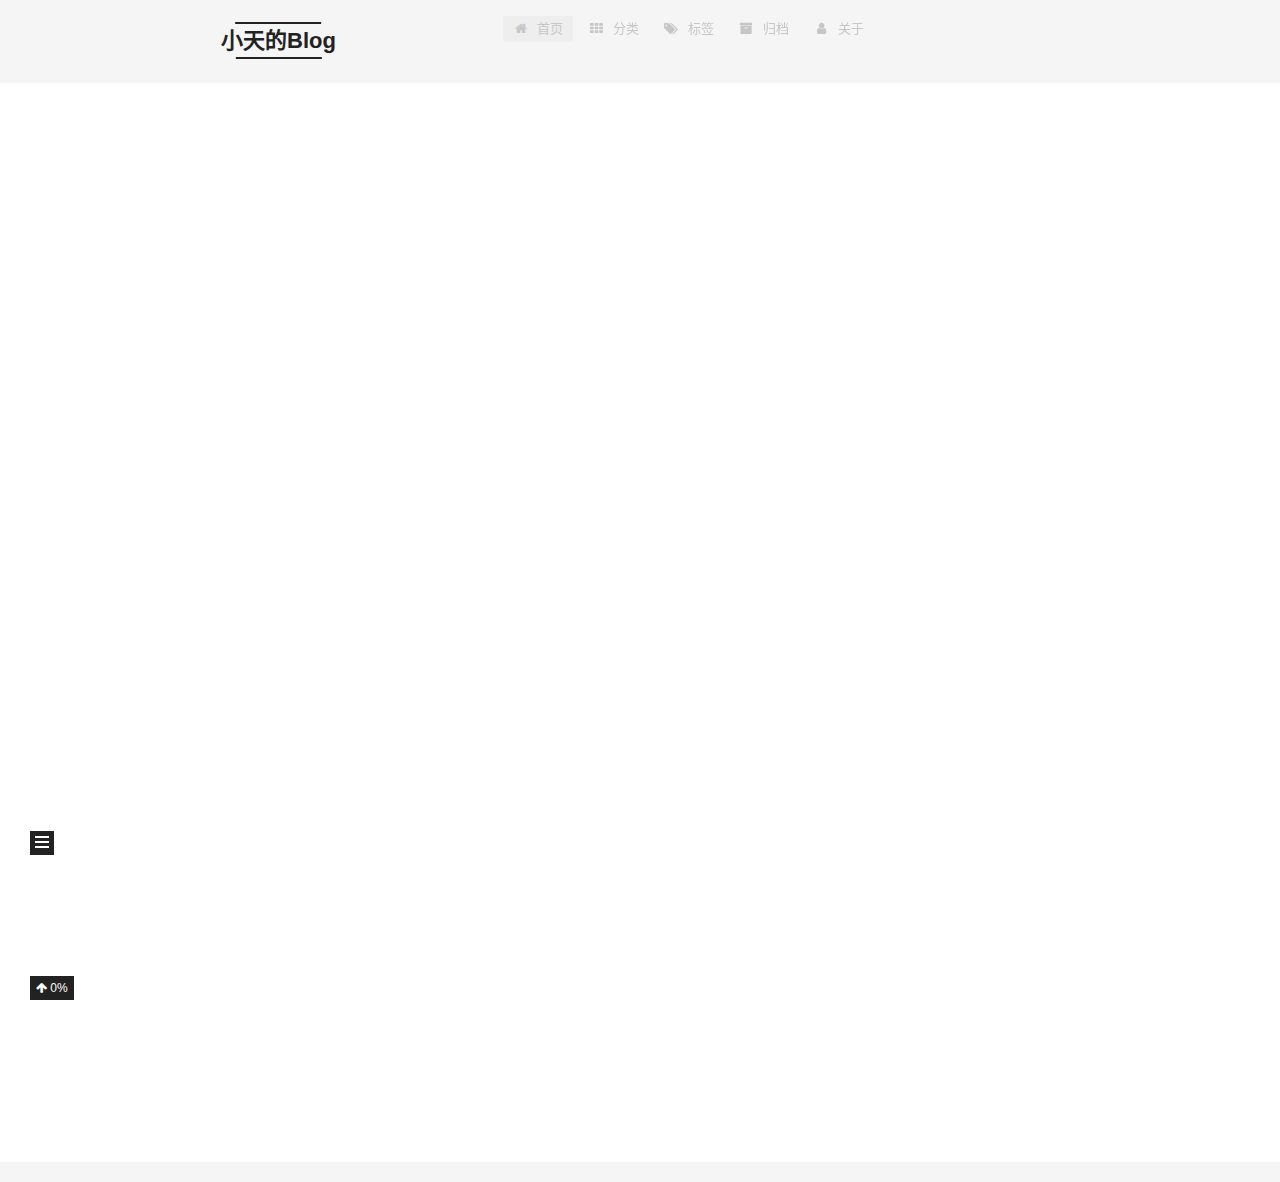
==== commit 50e2b3f4: "Site updated: 2019-11-20 16:40:35" ====
--- a/index.html
+++ b/index.html
@@ -1,15 +1,40 @@
 <!DOCTYPE html>
-<html lang="en">
+<html lang="zh-CN">
 <head>
   <meta charset="UTF-8">
 <meta name="viewport" content="width=device-width, initial-scale=1, maximum-scale=2">
 <meta name="theme-color" content="#222">
 <meta name="generator" content="Hexo 4.0.0">
+<script src="//cdn.bootcss.com/pace/1.0.2/pace.min.js"></script>
+<link href="//cdn.bootcss.com/pace/1.0.2/themes/pink/pace-theme-flash.css" rel="stylesheet">
+<style>
+    .pace .pace-progress {
+        background: #1E92FB; /*进度条颜色*/
+        height: 3px;
+    }
+    .pace .pace-progress-inner {
+         box-shadow: 0 0 10px #1E92FB, 0 0 5px     #1E92FB; /*阴影颜色*/
+    }
+    .pace .pace-activity {
+        border-top-color: #1E92FB;    /*上边框颜色*/
+        border-left-color: #1E92FB;    /*左边框颜色*/
+    }
+</style>
+<script>
+    (function(){
+        if(){
+            if (prompt(请输入文章密码) !== ){
+                alert(密码错误！);
+                history.back();
+            }
+        }
+    })();
+</script>
   <link rel="apple-touch-icon" sizes="180x180" href="/images/apple-touch-icon-next.png">
   <link rel="icon" type="image/png" sizes="32x32" href="/images/favicon-32x32-next.png">
   <link rel="icon" type="image/png" sizes="16x16" href="/images/favicon-16x16-next.png">
   <link rel="mask-icon" href="/images/logo.svg" color="#222">
-  <link rel="alternate" href="/atom.xml" title="Hexo" type="application/atom+xml">
+  <link rel="alternate" href="/atom.xml" title="小天的Blog" type="application/atom+xml">
 
 <link rel="stylesheet" href="/css/main.css">
 
@@ -21,12 +46,12 @@
   var NexT = window.NexT || {};
   var CONFIG = {
     root: '/',
-    scheme: 'Muse',
+    scheme: 'Mist',
     version: '7.5.0',
     exturl: false,
     sidebar: {"position":"left","display":"post","offset":12,"onmobile":false},
     copycode: {"enable":false,"show_result":false,"style":null},
-    back2top: {"enable":true,"sidebar":false,"scrollpercent":false},
+    back2top: {"enable":true,"sidebar":false,"scrollpercent":true},
     bookmark: {"enable":false,"color":"#222","save":"auto"},
     fancybox: false,
     mediumzoom: false,
@@ -47,10 +72,10 @@
 </script>
 
   <meta property="og:type" content="website">
-<meta property="og:title" content="Hexo">
+<meta property="og:title" content="小天的Blog">
 <meta property="og:url" content="http:&#x2F;&#x2F;yoursite.com&#x2F;index.html">
-<meta property="og:site_name" content="Hexo">
-<meta property="og:locale" content="en">
+<meta property="og:site_name" content="小天的Blog">
+<meta property="og:locale" content="zh-CN">
 <meta name="twitter:card" content="summary">
 
 <link rel="canonical" href="http://yoursite.com/">
@@ -67,7 +92,7 @@
   };
 </script>
 
-  <title>Hexo</title>
+  <title>小天的Blog</title>
   
 
 
@@ -111,14 +136,14 @@
     <div>
       <a href="/" class="brand" rel="start">
         <span class="logo-line-before"><i></i></span>
-        <span class="site-title">Hexo</span>
+        <span class="site-title">小天的Blog</span>
         <span class="logo-line-after"><i></i></span>
       </a>
     </div>
   </div>
 
   <div class="site-nav-toggle">
-    <div class="toggle" aria-label="Toggle navigation bar">
+    <div class="toggle" aria-label="切换导航栏">
       <span class="toggle-line toggle-line-first"></span>
       <span class="toggle-line toggle-line-middle"></span>
       <span class="toggle-line toggle-line-last"></span>
@@ -132,12 +157,27 @@
   <ul id="menu" class="menu">
         <li class="menu-item menu-item-home">
 
-    <a href="/" rel="section"><i class="fa fa-fw fa-home"></i>Home</a>
+    <a href="/" rel="section"><i class="fa fa-fw fa-home"></i>首页</a>
+
+  </li>
+        <li class="menu-item menu-item-categories">
+
+    <a href="/categories/" rel="section"><i class="fa fa-fw fa-th"></i>分类</a>
+
+  </li>
+        <li class="menu-item menu-item-tags">
+
+    <a href="/tags/" rel="section"><i class="fa fa-fw fa-tags"></i>标签</a>
 
   </li>
         <li class="menu-item menu-item-archives">
 
-    <a href="/archives/" rel="section"><i class="fa fa-fw fa-archive"></i>Archives</a>
+    <a href="/archives/" rel="section"><i class="fa fa-fw fa-archive"></i>归档</a>
+
+  </li>
+        <li class="menu-item menu-item-about">
+
+    <a href="/about/" rel="section"><i class="fa fa-fw fa-user"></i>关于</a>
 
   </li>
   </ul>
@@ -165,17 +205,17 @@
         
   
   
-  <article itemscope itemtype="http://schema.org/Article" class="post-block home" lang="en">
+  <article itemscope itemtype="http://schema.org/Article" class="post-block home" lang="zh-CN">
     <link itemprop="mainEntityOfPage" href="http://yoursite.com/2019/11/19/hello-%E5%B0%8F%E5%A4%A9/">
 
     <span hidden itemprop="author" itemscope itemtype="http://schema.org/Person">
-      <meta itemprop="image" content="/images/avatar.gif">
-      <meta itemprop="name" content="John Doe">
+      <meta itemprop="image" content="/images/avatar.png">
+      <meta itemprop="name" content="XiaoTian">
       <meta itemprop="description" content="">
     </span>
 
     <span hidden itemprop="publisher" itemscope itemtype="http://schema.org/Organization">
-      <meta itemprop="name" content="Hexo">
+      <meta itemprop="name" content="小天的Blog">
     </span>
       <header class="post-header">
         <h1 class="post-title" itemprop="name headline">
@@ -188,10 +228,10 @@
               <span class="post-meta-item-icon">
                 <i class="fa fa-calendar-o"></i>
               </span>
-              <span class="post-meta-item-text">Posted on</span>
+              <span class="post-meta-item-text">发表于</span>
               
 
-              <time title="Created: 2019-11-19 11:20:26 / Modified: 11:21:20" itemprop="dateCreated datePublished" datetime="2019-11-19T11:20:26+08:00">2019-11-19</time>
+              <time title="创建时间：2019-11-19 11:20:26 / 修改时间：11:21:20" itemprop="dateCreated datePublished" datetime="2019-11-19T11:20:26+08:00">2019-11-19</time>
             </span>
 
           
@@ -206,13 +246,16 @@
 
       
           <p>hello 小天,今天周二呀，天气还不错！！！</p>
-
       
     </div>
 
     
     
     
+
+	<div>
+      
+	</div>
       <footer class="post-footer">
         <div class="post-eof"></div>
       </footer>
@@ -224,17 +267,17 @@
         
   
   
-  <article itemscope itemtype="http://schema.org/Article" class="post-block home" lang="en">
+  <article itemscope itemtype="http://schema.org/Article" class="post-block home" lang="zh-CN">
     <link itemprop="mainEntityOfPage" href="http://yoursite.com/2019/11/19/%E5%B9%B6%E5%8F%91%E8%AF%BB%E5%86%99%E7%BC%93%E5%AD%98%E5%AE%9E%E7%8E%B0%E6%9C%BA%E5%88%B6%EF%BC%9A%E4%B8%BA%E4%BB%80%E4%B9%88ConcurrentHashMap%E5%8F%AF%E4%BB%A5%E8%BF%99%E4%B9%88%E5%BF%AB/">
 
     <span hidden itemprop="author" itemscope itemtype="http://schema.org/Person">
-      <meta itemprop="image" content="/images/avatar.gif">
-      <meta itemprop="name" content="John Doe">
+      <meta itemprop="image" content="/images/avatar.png">
+      <meta itemprop="name" content="XiaoTian">
       <meta itemprop="description" content="">
     </span>
 
     <span hidden itemprop="publisher" itemscope itemtype="http://schema.org/Organization">
-      <meta itemprop="name" content="Hexo">
+      <meta itemprop="name" content="小天的Blog">
     </span>
       <header class="post-header">
         <h1 class="post-title" itemprop="name headline">
@@ -247,10 +290,10 @@
               <span class="post-meta-item-icon">
                 <i class="fa fa-calendar-o"></i>
               </span>
-              <span class="post-meta-item-text">Posted on</span>
+              <span class="post-meta-item-text">发表于</span>
               
 
-              <time title="Created: 2019-11-19 11:05:33 / Modified: 11:06:10" itemprop="dateCreated datePublished" datetime="2019-11-19T11:05:33+08:00">2019-11-19</time>
+              <time title="创建时间：2019-11-19 11:05:33 / 修改时间：11:06:10" itemprop="dateCreated datePublished" datetime="2019-11-19T11:05:33+08:00">2019-11-19</time>
             </span>
 
           
@@ -265,43 +308,24 @@
 
       
           <p>大家都知道ConcurrentHashMap的并发读写速度很快，但为什么它会这么快？这主要归功于其内部数据结构和独特的hash运算以及分离锁的机制。做游戏性能很重要，为了提高数据的读写速度，方法之一就是采用缓存机制。因此缓存的性能直接影响游戏的承载量和运行流畅度，作为核心基础设施，缓存必须具备以下方面的功能：</p>
-<p>1.快速定位数据<br>2.并发变更数据<br>3.数据的过期控制与异步写入<br>4.高并发的情况下缓存数据的一致性</p>
-<p>　　接下来，我就就几篇文章从上述几个方面来讲述下单服务器的缓存实现原理，本文的缓存是在guava的Cache基础上进一步扩展，原google缓存文档可参考：<a href="http://code.google.com/p/guava-libraries/wiki/CachesExplained" target="_blank" rel="noopener">http://code.google.com/p/guava-libraries/wiki/CachesExplained</a></p>
-<p>注意：本文是guava的Cache增强版，因此源码有稍许改动，详细源码请参考：<a href="https://github.com/cm4j/cm4j-all。" target="_blank" rel="noopener">https://github.com/cm4j/cm4j-all。</a></p>
-<p>系列文章目录：<br>并发读写缓存实现机制(零)：缓存操作指南<br>并发读写缓存实现机制(一)：为什么ConcurrentHashMap可以这么快？<br>并发读写缓存实现机制(二)：高并发下数据写入与过期<br>并发读写缓存实现机制(三)：API封装和简化<br>1.ConcurrentHashMap的数据结构<br>　　我们知道，一本书有着丰富的内容，那如何从一本书中找到我所需要的主要内容呢？自然而然我们就想到目录和子目录，首先，目录把书的内容分成很多个小块；其次，目录也是一个索引，通过目录我们就知道对应内容位于这本书的第几页，然后我们再按顺序浏览就能找到我们所需要的文章内容。</p>
-<p>　　google的Cache借鉴了JDK的ConcurrentHashMap的设计思路，其本质就是基于上述流程设计的，翻看两者源码，有很大一部分是相同的，为了更好的理解缓存的高并发的实现，我们先来探索下ConcurrentHashMap的数据结构图：</p>
-<p>　　由上图我们可以看出，首先ConcurrentHashMap先把数据分到0-16个默认创建好的数组中，数组里面的元素就叫segment，相当于书的大目录；每个segment里面包含一个名叫table的数组，这个数组里面的元素就是HashEntry，相当于书的一个子目录；HashEntry里面有下一个HashEntry的引用，这样一个一个迭代就能找到我们所需要的内容。</p>
-<p>　　ConcurrentHashMap 类中包含两个静态内部类HashEntry和Segment。HashEntry用来封装映射表的 键/值对；Segment 用来充当数据划分和锁的角色，每个Segment对象守护整个散列映射表的若干个table。每个table是由若干个 HashEntry对象链接起来的链表。一个ConcurrentHashMap实例中包含由若干个Segment对象组成的数组。</p>
-<p>a.HashEntry</p>
-<p> 清单1：HashEntry的定义<br>static final class HashEntry&lt;K, V&gt; {<br>    final K key;<br>    final int hash;<br>    volatile AbsReference value;<br>    final HashEntry&lt;K, V&gt; next;<br>}</p>
-<pre><code>书本上同一目录和子目录下面可能包含许多个章节内容，同样的，在ConcurrentHashMap中同一个Segment中同一个HashEntry代表的位置上可能也有许多不同的内容，我们称之为数据碰撞，而ConcurrentHashMap采用“分离链接法”来处理“碰撞”，即把“碰撞”的 HashEntry 对象链接成一个链表，一个接一个的。
-HashEntry的一个特点，除了value以外，其他的几个变量都是final的，这样做是为了防止链表结构被破坏，出现ConcurrentModification的情况，这种不变性来降低读操作对加锁的需求，ConcurrentHashMap才能保证数据在高并发的一致性。后面的数据写入章节我们再进行讨论数据是如何插入和移除的。</code></pre><p>b.Segment</p>
-<p> 清单2：Segment的定义<br>static final class Segment extends ReentrantLock implements Serializable {<br>    transient volatile int count;<br>    transient int modCount;<br>    transient int threshold;<br>    transient volatile AtomicReferenceArray<HashEntry> table;<br>    final float loadFactor;<br>}</p>
-<p>详细解释一下Segment里面的成员变量的意义：<br>count：Segment中元素的数量<br>modCount：对table的大小造成影响的操作的数量（比如put或者remove操作）<br>threshold：阈值，Segment里面元素的数量超过这个值依旧就会对Segment进行扩容<br>table：链表数组，数组中的每一个元素代表了一个链表的头部<br>loadFactor：负载因子，用于确定threshold<br>2.Hash运算的妙用<br>位运算定位数据在某数组中下标<br>　　ConcurrentHashMap为什么叫HashMap，这和它的运算的方法有着密切的关联，ConcurrentHashMap中查找数据对象采用的是对数据键的hash值两次位运算来定位数据，在这里我们先简单了解下如何通过位运算来定位到数据在某个数组的下标位置。<br>    假设我们有一个长度为 16 的数组，我们如何通过位运算才能快速的放入和读取数据呢？<br>    本质上就是我们需要把数据的hash值放入到数组的固定位置，那这个位置也就是介于0-15之间的数值，根据位运算法则，任何数与一个指定的掩码(Mask)数据进行‘与’运算，结果都将小于等于掩码，则我们可指定掩码为15=24-1；为什么数组长度必须要2n？因为的 2n-1 作为掩码其二进制格式是 1111 1111。</p>
-<p>0110｜0111｜1110 任意hash值<br>0000｜0000｜1111 掩码15的二进制<br>————-‘与’运算———–<br>0000｜0000｜1110 结果&lt;=掩码</p>
-<p>位运算小口诀：清零取数用与，某位置一用或，取反交换用异或</p>
-<pre><code>通过上面的小例子，我们可以了解：hash值与 数组长度-1 的掩码进行‘与’操作，会得到一个介于0到长度-1的数值，我们就可以设定这个数值就是数据所在的数组下标，即数据所在的数组下标=hash &amp; [数组长度-1]，这就是HashMap定位数据的基本位操作。</code></pre><p>3.ConcurrentHashMap中数据的定位<br>a.二次hash</p>
-<pre><code>首先缓存先对hash值进行了二次hash，之所以要进行再哈希，其目的是为了减少哈希冲突，使元素能够均匀的分布在不同的Segment上，从而提高容器的存取效率。</code></pre><p> 清单3：Wang/Jenkins再hash<br>private static int hash(int h) {<br>    // Spread bits to regularize both segment and index locations,<br>    // using variant of single-word Wang/Jenkins hash.<br>    h += (h &lt;&lt;  15) ^ 0xffffcd7d;<br>    h ^= (h &gt;&gt;&gt; 10);<br>    h += (h &lt;&lt;   3);<br>    h ^= (h &gt;&gt;&gt;  6);<br>    h += (h &lt;&lt;   2) + (h &lt;&lt; 14);<br>    return h ^ (h &gt;&gt;&gt; 16);<br>}</p>
-<p>b.Segment定位</p>
-<pre><code>上面的数据结构中我们讲到ConcurrentHashMap首先把数据分为2个大块，segment和table，这2个都是数组，首先我们看下segment的定位，它的代码也比较简洁：</code></pre><p> 清单4：segment的定位<br>final Segment&lt;K, V&gt; segmentFor(int hash) {<br>    // 这里的segmentMask就是数组长度-1<br>    return segments[(hash &gt;&gt;&gt; segmentShift) &amp; segmentMask];<br>}</p>
-<pre><code>上面的代码有2个步骤：
-1.将hash值右移，目的是让高位参与hash运算，以避免低位运算hash值一样的情况。右移的位数如何确定？假设Segment的数量是2的n次方，根据元素的hash值的高n位就可以确定元素到底在哪一个Segment中，因此右移的位数为：n位
-2.和segmentMask进行‘与’操作，得到segments的数组下标
-如果大家想了解二次hash和右移的原因，请参考：http://blog.csdn.net/guangcigeyun/article/details/8278346</code></pre><p>c.Segment中get()方法<br>    在定位到数据所在的segment，接下来我们看下segment中get()方法，这个方法是查找数据的主要方法。</p>
-<p> 清单5：Segment中get()方法<br>AbsReference get(String key, int hash, CacheLoader&lt;String, AbsReference&gt; loader, boolean isLoad) {<br>    final StopWatch watch = new Slf4JStopWatch();<br>    try {<br>        if (count != 0) { // 先看看数量是否大于0<br>            HashEntry e = getEntry(key, hash);<br>            if (e != null) {<br>                // 这里只是一次无锁情况的快速尝试查询，如果未查询到，会在有锁情况下再查一次<br>                AbsReference value = getLiveValue(key, hash, now());<br>                watch.lap(“cache.getLiveValue()”);<br>                if (value != null) {<br>                    recordAccess(e);<br>                    return value;<br>                }<br>            }<br>        }<br>        if (isLoad) {<br>            // 对象为null或者对象已过期，则从在锁的情况下再查一次，还没有则从DB中加载数据<br>            AbsReference ref = lockedGetOrLoad(key, hash, loader);<br>            watch.lap(“cache.lockedGetOrLoad()”);<br>            return ref;<br>        }<br>    } finally {<br>        postReadCleanup();<br>        watch.stop(“cache.get()”);<br>    }<br>    return null;<br>}</p>
-<pre><code>从上面代码不长，但我们可以看看4-15行，删除这几行代码对运行结果毫无影响，其存在的原因是为了提高数据查询效率，它的原理是在没有锁的情况下做一次数据查询尝试，如果查询到则直接返回，没查到则继续下面的流程；而第18行代码则是在有锁的情况下再查询数据，查不到则从DB加载数据返回。在大多数情况下，因为查询不需要对数据块加锁，所以效率有很大提升。</code></pre><p>d.HashEntry定位</p>
-<p> 清单6：根据key和hash定位到具体的HashEntry</p>
-<p>HashEntry getEntry(String key, int hash) {<br>    // 首先拿到链头HashEntry，然后依次查找整个entry链<br>    for (HashEntry e = getFirst(hash); e != null; e = e.next) {<br>        if (e.hash == hash &amp;&amp; key.equals(e.key)) {<br>            return e;<br>        }<br>    }<br>    return null;<br>}</p>
-<p> 清单5：链头HashEntry的定位<br>HashEntry&lt;K, V&gt; getFirst(int hash) {<br>    AtomicReferenceArray<HashEntry> tab = table;<br>    return tab.get(hash &amp; (tab.length() - 1));<br>}</p>
-<pre><code>相较于Segment的复杂度，HashEntry则是正统的位运算定位方法，标准的 hash &amp; [长度-1]。</code></pre><p>总结<br>    至此我们可以了解缓存的整个数据查找的过程：<br>    1.将key的hash进行二次hash<br>    2.根据hash值定位到数据在哪一个segment中：segmentFor()<br>    3.根据hash值定位到数据在table中的第一个HashEntry<br>    4.根据HashEntry中的next属性，依次比对，直到返回结果</p>
-<pre><code>从上述过程中，我们可以理解缓存为什么这么快，因为它在查找过程中仅进行一次hash运算，2次位运算就定位到数据所在的数据块，而链式查找的效率也是比较高的，更关键的是绝大多数情况下，如果数据存在，缓存会首先进行查询尝试，以避免数据块加锁，所以缓存才能快速的查询到数据。</code></pre><p>　　接下来我们会讲讲缓存的并发写入流程，敬请期待。</p>
-
+          <!--noindex-->
+            <div class="post-button">
+              <a class="btn" href="/2019/11/19/%E5%B9%B6%E5%8F%91%E8%AF%BB%E5%86%99%E7%BC%93%E5%AD%98%E5%AE%9E%E7%8E%B0%E6%9C%BA%E5%88%B6%EF%BC%9A%E4%B8%BA%E4%BB%80%E4%B9%88ConcurrentHashMap%E5%8F%AF%E4%BB%A5%E8%BF%99%E4%B9%88%E5%BF%AB/#more" rel="contents">
+                阅读全文 &raquo;
+              </a>
+            </div>
+          <!--/noindex-->
+        
       
     </div>
 
     
     
     
+
+	<div>
+      
+	</div>
       <footer class="post-footer">
         <div class="post-eof"></div>
       </footer>
@@ -313,17 +337,17 @@
         
   
   
-  <article itemscope itemtype="http://schema.org/Article" class="post-block home" lang="en">
+  <article itemscope itemtype="http://schema.org/Article" class="post-block home" lang="zh-CN">
     <link itemprop="mainEntityOfPage" href="http://yoursite.com/2019/11/18/hello-world/">
 
     <span hidden itemprop="author" itemscope itemtype="http://schema.org/Person">
-      <meta itemprop="image" content="/images/avatar.gif">
-      <meta itemprop="name" content="John Doe">
+      <meta itemprop="image" content="/images/avatar.png">
+      <meta itemprop="name" content="XiaoTian">
       <meta itemprop="description" content="">
     </span>
 
     <span hidden itemprop="publisher" itemscope itemtype="http://schema.org/Organization">
-      <meta itemprop="name" content="Hexo">
+      <meta itemprop="name" content="小天的Blog">
     </span>
       <header class="post-header">
         <h1 class="post-title" itemprop="name headline">
@@ -336,9 +360,9 @@
               <span class="post-meta-item-icon">
                 <i class="fa fa-calendar-o"></i>
               </span>
-              <span class="post-meta-item-text">Posted on</span>
-
-              <time title="Created: 2019-11-18 16:40:39" itemprop="dateCreated datePublished" datetime="2019-11-18T16:40:39+08:00">2019-11-18</time>
+              <span class="post-meta-item-text">发表于</span>
+
+              <time title="创建时间：2019-11-18 16:40:39" itemprop="dateCreated datePublished" datetime="2019-11-18T16:40:39+08:00">2019-11-18</time>
             </span>
 
           
@@ -353,25 +377,24 @@
 
       
           <p>Welcome to <a href="https://hexo.io/" target="_blank" rel="noopener">Hexo</a>! This is your very first post. Check <a href="https://hexo.io/docs/" target="_blank" rel="noopener">documentation</a> for more info. If you get any problems when using Hexo, you can find the answer in <a href="https://hexo.io/docs/troubleshooting.html" target="_blank" rel="noopener">troubleshooting</a> or you can ask me on <a href="https://github.com/hexojs/hexo/issues" target="_blank" rel="noopener">GitHub</a>.</p>
-<h2 id="Quick-Start"><a href="#Quick-Start" class="headerlink" title="Quick Start"></a>Quick Start</h2><h3 id="Create-a-new-post"><a href="#Create-a-new-post" class="headerlink" title="Create a new post"></a>Create a new post</h3><figure class="highlight bash"><table><tr><td class="gutter"><pre><span class="line">1</span><br></pre></td><td class="code"><pre><span class="line">$ hexo new <span class="string">"My New Post"</span></span><br></pre></td></tr></table></figure>
-
-<p>More info: <a href="https://hexo.io/docs/writing.html" target="_blank" rel="noopener">Writing</a></p>
-<h3 id="Run-server"><a href="#Run-server" class="headerlink" title="Run server"></a>Run server</h3><figure class="highlight bash"><table><tr><td class="gutter"><pre><span class="line">1</span><br></pre></td><td class="code"><pre><span class="line">$ hexo server</span><br></pre></td></tr></table></figure>
-
-<p>More info: <a href="https://hexo.io/docs/server.html" target="_blank" rel="noopener">Server</a></p>
-<h3 id="Generate-static-files"><a href="#Generate-static-files" class="headerlink" title="Generate static files"></a>Generate static files</h3><figure class="highlight bash"><table><tr><td class="gutter"><pre><span class="line">1</span><br></pre></td><td class="code"><pre><span class="line">$ hexo generate</span><br></pre></td></tr></table></figure>
-
-<p>More info: <a href="https://hexo.io/docs/generating.html" target="_blank" rel="noopener">Generating</a></p>
-<h3 id="Deploy-to-remote-sites"><a href="#Deploy-to-remote-sites" class="headerlink" title="Deploy to remote sites"></a>Deploy to remote sites</h3><figure class="highlight bash"><table><tr><td class="gutter"><pre><span class="line">1</span><br></pre></td><td class="code"><pre><span class="line">$ hexo deploy</span><br></pre></td></tr></table></figure>
-
-<p>More info: <a href="https://hexo.io/docs/one-command-deployment.html" target="_blank" rel="noopener">Deployment</a></p>
-
+          <!--noindex-->
+            <div class="post-button">
+              <a class="btn" href="/2019/11/18/hello-world/#more" rel="contents">
+                阅读全文 &raquo;
+              </a>
+            </div>
+          <!--/noindex-->
+        
       
     </div>
 
     
     
     
+
+	<div>
+      
+	</div>
       <footer class="post-footer">
         <div class="post-eof"></div>
       </footer>
@@ -403,10 +426,10 @@
 
       <ul class="sidebar-nav motion-element">
         <li class="sidebar-nav-toc">
-          Table of Contents
+          文章目录
         </li>
         <li class="sidebar-nav-overview">
-          Overview
+          站点概览
         </li>
       </ul>
 
@@ -417,7 +440,9 @@
 
       <div class="site-overview-wrap sidebar-panel">
         <div class="site-author motion-element" itemprop="author" itemscope itemtype="http://schema.org/Person">
-  <p class="site-author-name" itemprop="name">John Doe</p>
+    <img class="site-author-image" itemprop="image" alt="XiaoTian"
+      src="/images/avatar.png">
+  <p class="site-author-name" itemprop="name">XiaoTian</p>
   <div class="site-description" itemprop="description"></div>
 </div>
 <div class="site-state-wrap motion-element">
@@ -426,7 +451,7 @@
           <a href="/archives/">
         
           <span class="site-state-item-count">3</span>
-          <span class="site-state-item-name">posts</span>
+          <span class="site-state-item-name">日志</span>
         </a>
       </div>
   </nav>
@@ -436,6 +461,11 @@
       <i class="fa fa-rss"></i>RSS
     </a>
   </div>
+  <div class="links-of-author motion-element">
+      <span class="links-of-author-item">
+        <a href="https://github.com/yzbty32" title="GitHub → https:&#x2F;&#x2F;github.com&#x2F;yzbty32" rel="noopener" target="_blank"><i class="fa fa-fw fa-github"></i>GitHub</a>
+      </span>
+  </div>
 
 
 
@@ -452,22 +482,6 @@
     <footer class="footer">
       <div class="footer-inner">
         
-
-<div class="copyright">
-  
-  &copy; 
-  <span itemprop="copyrightYear">2019</span>
-  <span class="with-love">
-    <i class="fa fa-user"></i>
-  </span>
-  <span class="author" itemprop="copyrightHolder">John Doe</span>
-</div>
-  <div class="powered-by">Powered by <a href="https://hexo.io/" class="theme-link" rel="noopener" target="_blank">Hexo</a> v4.0.0
-  </div>
-  <span class="post-meta-divider">|</span>
-  <div class="theme-info">Theme – <a href="https://muse.theme-next.org/" class="theme-link" rel="noopener" target="_blank">NexT.Muse</a> v7.5.0
-  </div>
-
         
 
 
@@ -487,6 +501,8 @@
   </div>
 
   
+  
+  <script color='0,0,255' opacity='0.5' zIndex='-1' count='99' src="/lib/canvas-nest/canvas-nest.min.js"></script>
   <script src="/lib/anime.min.js"></script>
   <script src="/lib/velocity/velocity.min.js"></script>
   <script src="/lib/velocity/velocity.ui.min.js"></script>
--- a/css/main.css
+++ b/css/main.css
@@ -295,10 +295,10 @@
   border-bottom-width: 1px;
 }
 .btn {
-  background: #222;
+  background: transparent;
   border: 2px solid #222;
   border-radius: 0;
-  color: #fff;
+  color: #555;
   display: inline-block;
   font-size: 0.875em;
   line-height: 2;
@@ -940,7 +940,7 @@
 }
 .site-meta {
   margin: 0;
-  text-align: center;
+  text-align: left;
 }
 @media (max-width: 767px) {
   .site-meta {
@@ -950,14 +950,14 @@
 .brand {
   background: #222;
   border-bottom: none;
-  color: #fff;
+  color: #222;
   display: inline-block;
   line-height: 1.375em;
   padding: 0 40px;
   position: relative;
 }
 .brand:hover {
-  color: #fff;
+  color: #222;
 }
 .site-title {
   display: inline-block;
@@ -1150,7 +1150,7 @@
 }
 .links-of-author a::before,
 .links-of-author span.exturl::before {
-  background: #1cff7a;
+  background: #e029d0;
   border-radius: 50%;
   content: ' ';
   display: inline-block;
@@ -1481,10 +1481,7 @@
   transition-delay: 0s;
   transition-duration: 0.2s;
   transition-timing-function: ease-in-out;
-  width: 24px;
-}
-.back-to-top span {
-  display: none;
+  width: initial;
 }
 .back-to-top:hover {
   color: #87daff;
@@ -1972,6 +1969,57 @@
 #qr p {
   text-align: center;
 }
+.my_post_copyright {
+  width: 85%;
+  max-width: 45em;
+  margin: 2.8em auto 0;
+  padding: 0.5em 1em;
+  border: 1px solid #d3d3d3;
+  font-size: 0.93rem;
+  line-height: 1.6em;
+  word-break: break-all;
+  background: rgba(255,255,255,0.4);
+}
+.my_post_copyright p {
+  margin: 0;
+}
+.my_post_copyright span {
+  display: inline-block;
+  width: 5.2em;
+  color: #b5b5b5;
+  font-weight: bold;
+}
+.my_post_copyright .raw {
+  margin-left: 1em;
+  width: 5em;
+}
+.my_post_copyright a {
+  color: #808080;
+  border-bottom: 0;
+}
+.my_post_copyright a:hover {
+  color: #a3d2a3;
+  text-decoration: underline;
+}
+.my_post_copyright:hover .fa-clipboard {
+  color: #000;
+}
+.my_post_copyright .post-url:hover {
+  font-weight: normal;
+}
+.my_post_copyright .copy-path {
+  margin-left: 1em;
+  width: 1em;
+}
+@media (max-width: 767px) {
+  .my_post_copyright .copy-path {
+    display: none;
+  }
+}
+.my_post_copyright .copy-path:hover {
+  color: #808080;
+  cursor: pointer;
+}
 .category-all-page .category-all-title {
   text-align: center;
 }
@@ -2149,128 +2197,255 @@
 .tag-cloud a:hover {
   color: #222 !important;
 }
+a {
+  border-bottom-color: #ccc;
+}
+hr {
+  height: 2px;
+  margin: 20px 0;
+}
+.btn {
+  border-radius: 0;
+  border-width: 2px;
+  padding: 0 10px;
+}
+.headband {
+  display: none;
+}
+.main-inner {
+  padding-bottom: 80px;
+}
 @media (max-width: 767px) {
-  .header-inner,
-  .main-inner,
+  .main-inner {
+    width: auto;
+  }
+}
+.content {
+  padding-top: 80px;
+}
+.pagination {
+  margin: 120px 0 0;
+  text-align: left;
+}
+@media (max-width: 767px) {
+  .pagination {
+    margin: 80px 10px 0;
+    text-align: center;
+  }
+}
+.footer {
+  background: #f5f5f5;
+  color: #666;
+  padding: 10px 0;
+}
+.footer-inner {
+  text-align: left;
+}
+@media (max-width: 767px) {
   .footer-inner {
+    text-align: center;
     width: auto;
   }
 }
+.header {
+  background: #f5f5f5;
+}
 .header-inner {
-  padding-top: 100px;
+  align-items: center;
+  display: flex;
+  justify-content: center;
+  padding: 20px 0;
+}
+.header-inner::before,
+.header-inner::after {
+  content: ' ';
+  display: table;
+}
+.header-inner::after {
+  clear: both;
 }
 @media (max-width: 767px) {
   .header-inner {
-    padding-top: 50px;
-  }
-}
-.main-inner {
-  padding-bottom: 60px;
-}
-.content {
-  padding-top: 70px;
+    display: block;
+    padding: 10px;
+    width: auto;
+  }
+}
+.site-meta {
+  float: left;
+  line-height: normal;
+  margin-left: -20px;
 }
 @media (max-width: 767px) {
-  .content {
-    padding-top: 35px;
-  }
-}
-embed {
+  .site-meta {
+    margin-left: 10px;
+  }
+}
+.site-meta .brand {
+  background: none;
+  padding: 2px 1px;
+}
+@media (max-width: 767px) {
+  .site-meta .brand {
+    display: block;
+  }
+}
+.site-meta .site-title {
+  font-weight: bolder;
+}
+.logo-line-before,
+.logo-line-after {
   display: block;
-  margin: 0 auto 25px auto;
-}
-.custom-logo .site-meta-headline {
-  text-align: center;
-}
-.custom-logo .brand {
-  background: none;
-}
-.custom-logo .site-title {
-  color: #222;
-  margin: 10px auto 0;
-}
-.custom-logo .site-title a {
-  border: 0;
-}
-.custom-logo-image {
-  background: #fff;
   margin: 0 auto;
-  max-width: 150px;
-  padding: 5px;
+  overflow: hidden;
+  width: 75%;
+}
+@media (max-width: 767px) {
+  .logo-line-before,
+  .logo-line-after {
+    display: none;
+  }
+}
+.logo-line-before i,
+.logo-line-after i {
+  background: #222;
+  display: block;
+  height: 2px;
+  position: relative;
+}
+@media (max-width: 767px) {
+  .logo-line-before i,
+  .logo-line-after i {
+    height: 3px;
+  }
+}
+.use-motion .logo-line-before i {
+  left: -100%;
+}
+.use-motion .logo-line-after i {
+  right: -100%;
+}
+.site-subtitle {
+  display: none;
+}
+.site-brand-container {
+  flex-shrink: 0;
+}
+.site-nav-toggle {
+  float: right;
+  position: static;
+  top: 10px;
+}
+.site-nav {
+  flex-grow: 1;
 }
 @media (max-width: 767px) {
   .site-nav {
-    background: #fff;
-    border-bottom: 1px solid #ddd;
-    left: 0;
-    margin: 0;
-    padding: 0;
-    width: 100%;
-  }
-}
-.site-nav-toggle {
-  top: 50px;
-}
-@media (max-width: 767px) {
-  .menu {
-    text-align: left;
+    transform: translateY(10px);
   }
 }
 .menu-item-active a,
 .menu .menu-item a:hover,
 .menu .menu-item span.exturl:hover {
-  border-bottom: 1px solid #222 !important;
-  color: #222;
+  background: #ddd;
+}
+.menu {
+  margin: 0;
 }
 @media (max-width: 767px) {
-  .menu-item-active a,
-  .menu .menu-item a:hover,
-  .menu .menu-item span.exturl:hover {
-    border-bottom: 1px dotted #ddd !important;
-  }
+  .menu {
+    margin: 10px 0;
+    padding: 0;
+  }
+}
+.menu .menu-item {
+  margin: 0;
 }
 @media (max-width: 767px) {
   .menu .menu-item {
     display: block;
-    margin: 0 10px;
-    vertical-align: top;
+    margin-top: 5px;
   }
 }
 .menu .menu-item a,
 .menu .menu-item span.exturl {
-  border-bottom: 1px solid transparent;
+  border-radius: 2px;
+  padding: 0 10px;
+  transition-property: background;
 }
 @media (max-width: 767px) {
   .menu .menu-item a,
   .menu .menu-item span.exturl {
-    padding: 5px 10px;
-  }
-}
-@media (min-width: 768px) and (max-width: 991px) {
-  .menu .menu-item .fa {
-    display: block;
-    line-height: 2;
-    margin-right: 0;
-    width: 100%;
-  }
-}
-@media (min-width: 992px) {
-  .menu .menu-item .fa {
-    display: block;
-    line-height: 2;
-    margin-right: 0;
-    width: 100%;
+    text-align: left;
   }
 }
 .menu .menu-item .badge {
-  background: #eee;
+  background: #fff;
+  border-radius: 10px;
+  color: #555;
   padding: 1px 4px;
-}
-.sub-menu {
-  margin: 10px 0;
-}
-.sub-menu .menu-item {
-  display: inline-block;
+  text-shadow: 1px 1px 0 rgba(0,0,0,0.1);
+}
+.posts-expand .home .post-title,
+.posts-expand .home .post-meta {
+  text-align: left;
+}
+@media (max-width: 767px) {
+  .posts-expand .home .post-title,
+  .posts-expand .home .post-meta {
+    text-align: center;
+  }
+}
+.posts-expand .home .post-meta {
+  margin: 5px 0 20px 0;
+}
+.posts-expand {
+  padding-top: 0;
+}
+.posts-expand .post-eof {
+  display: none;
+}
+.posts-expand .post-block:not(:first-child) {
+  margin-top: 120px;
+}
+.posts-expand .post-title,
+.posts-expand .post-meta {
+  text-align: center;
+}
+.posts-expand .post-title-link::before {
+  background: #222;
+}
+.posts-expand .post-body img {
+  margin-left: 0;
+}
+.posts-expand .post-tags {
+  text-align: left;
+}
+.posts-expand .post-tags a {
+  background: #f5f5f5;
+  border-bottom: none;
+  padding: 1px 5px;
+}
+.posts-expand .post-tags a:hover {
+  background: #ccc;
+}
+.posts-expand .post-nav {
+  margin-top: 40px;
+}
+.post-button {
+  margin-top: 20px;
+  text-align: left;
+}
+.post-button .btn {
+  background: none;
+  border: 0;
+  border-bottom: 2px solid #666;
+  font-size: 0.875em;
+  padding: 0;
+  transition-property: border;
+}
+.post-button .btn:hover {
+  border-bottom-color: #222;
 }
 .sidebar {
   left: -320px;
@@ -2282,3 +2457,9 @@
   transition: all 0.4s;
   width: 320px;
 }
+.sub-menu {
+  margin: 10px 0;
+}
+.sub-menu .menu-item {
+  display: inline-block;
+}
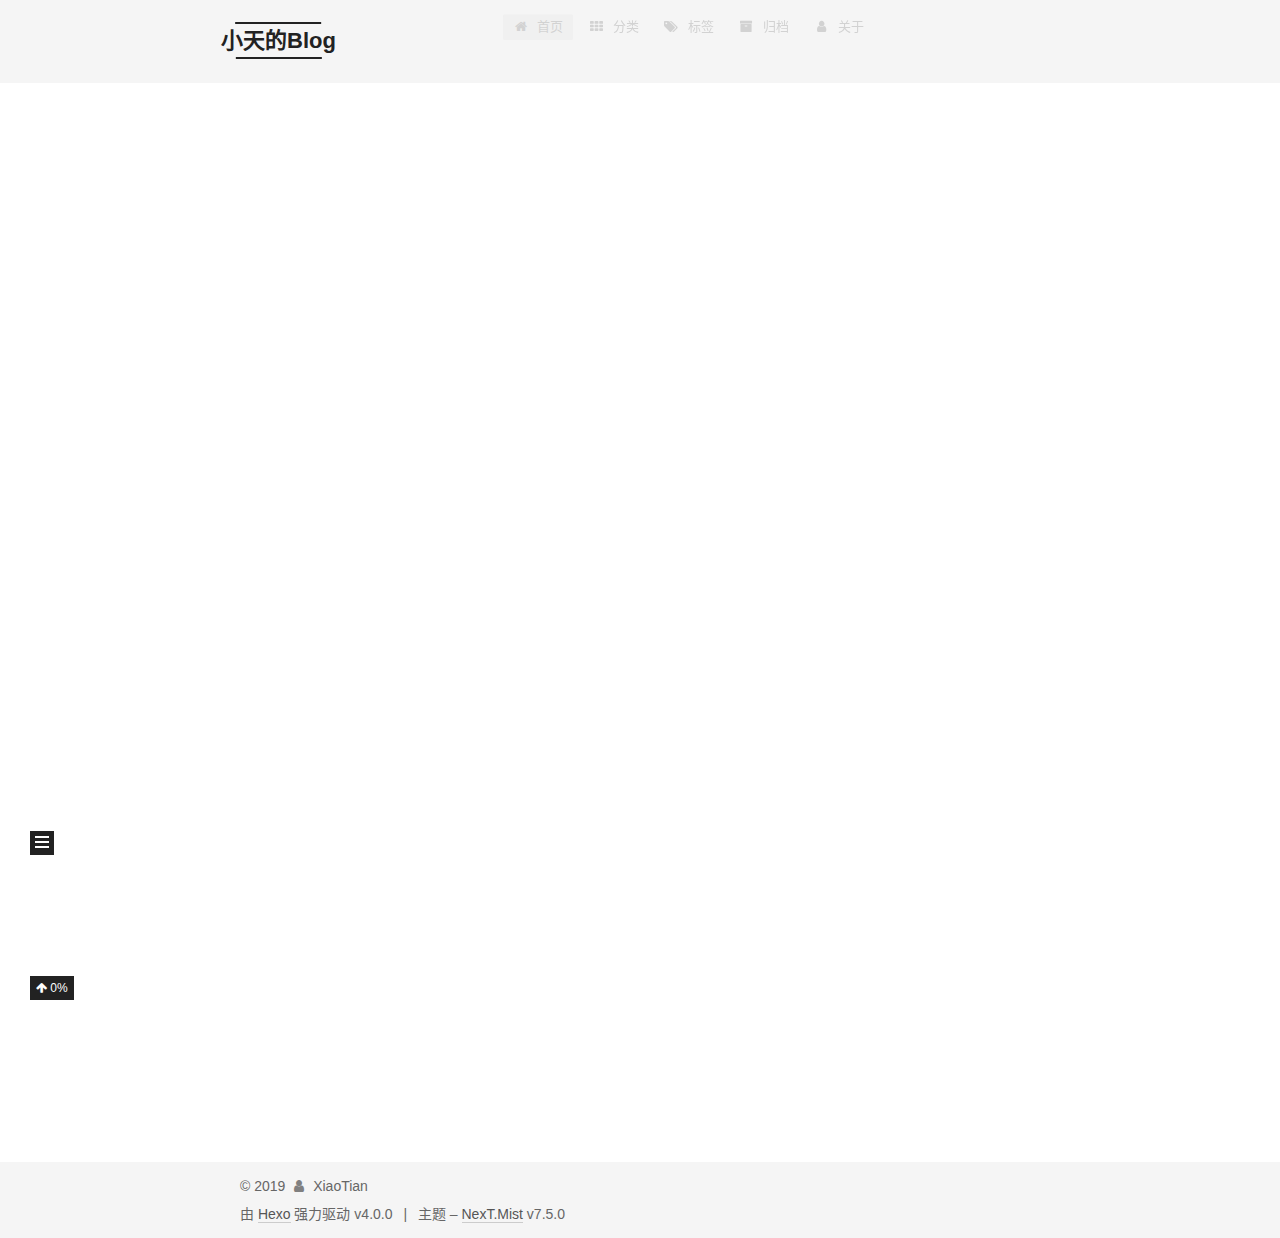
==== commit f35b0ca8: "Site updated: 2019-11-20 16:45:12" ====
--- a/index.html
+++ b/index.html
@@ -5,31 +5,6 @@
 <meta name="viewport" content="width=device-width, initial-scale=1, maximum-scale=2">
 <meta name="theme-color" content="#222">
 <meta name="generator" content="Hexo 4.0.0">
-<script src="//cdn.bootcss.com/pace/1.0.2/pace.min.js"></script>
-<link href="//cdn.bootcss.com/pace/1.0.2/themes/pink/pace-theme-flash.css" rel="stylesheet">
-<style>
-    .pace .pace-progress {
-        background: #1E92FB; /*进度条颜色*/
-        height: 3px;
-    }
-    .pace .pace-progress-inner {
-         box-shadow: 0 0 10px #1E92FB, 0 0 5px     #1E92FB; /*阴影颜色*/
-    }
-    .pace .pace-activity {
-        border-top-color: #1E92FB;    /*上边框颜色*/
-        border-left-color: #1E92FB;    /*左边框颜色*/
-    }
-</style>
-<script>
-    (function(){
-        if(){
-            if (prompt(请输入文章密码) !== ){
-                alert(密码错误！);
-                history.back();
-            }
-        }
-    })();
-</script>
   <link rel="apple-touch-icon" sizes="180x180" href="/images/apple-touch-icon-next.png">
   <link rel="icon" type="image/png" sizes="32x32" href="/images/favicon-32x32-next.png">
   <link rel="icon" type="image/png" sizes="16x16" href="/images/favicon-16x16-next.png">
@@ -482,6 +457,22 @@
     <footer class="footer">
       <div class="footer-inner">
         
+
+<div class="copyright">
+  
+  &copy; 
+  <span itemprop="copyrightYear">2019</span>
+  <span class="with-love">
+    <i class="fa fa-user"></i>
+  </span>
+  <span class="author" itemprop="copyrightHolder">XiaoTian</span>
+</div>
+  <div class="powered-by">由 <a href="https://hexo.io/" class="theme-link" rel="noopener" target="_blank">Hexo</a> 强力驱动 v4.0.0
+  </div>
+  <span class="post-meta-divider">|</span>
+  <div class="theme-info">主题 – <a href="https://mist.theme-next.org/" class="theme-link" rel="noopener" target="_blank">NexT.Mist</a> v7.5.0
+  </div>
+
         
 
 
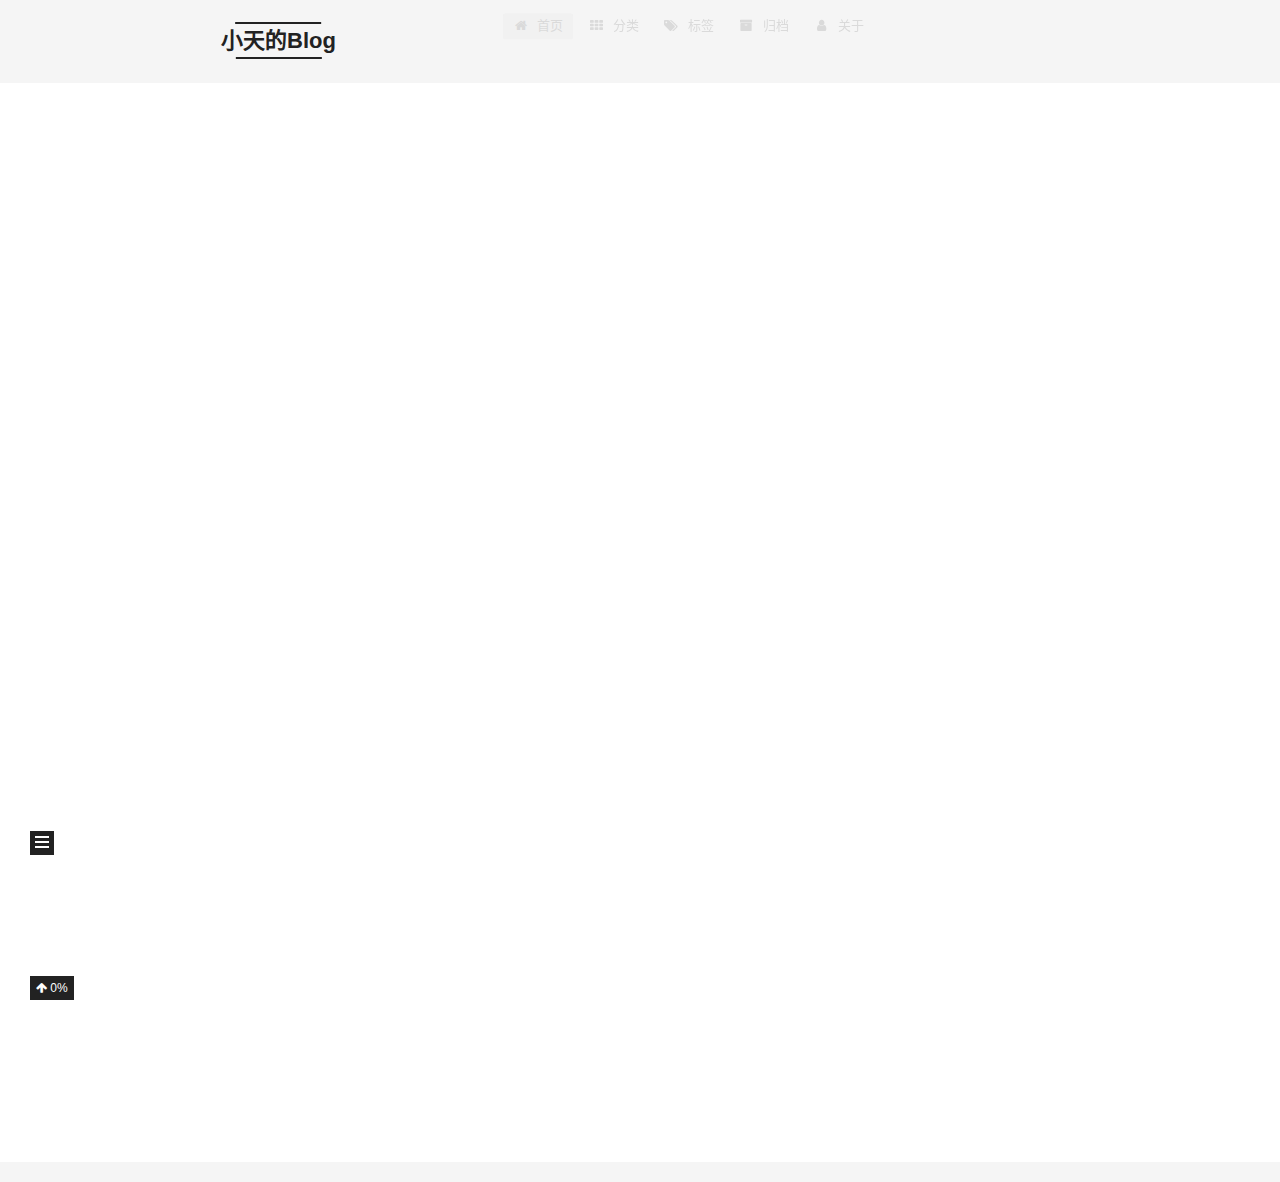
==== commit 83acb193: "Site updated: 2019-11-20 16:48:13" ====
--- a/index.html
+++ b/index.html
@@ -457,22 +457,6 @@
     <footer class="footer">
       <div class="footer-inner">
         
-
-<div class="copyright">
-  
-  &copy; 
-  <span itemprop="copyrightYear">2019</span>
-  <span class="with-love">
-    <i class="fa fa-user"></i>
-  </span>
-  <span class="author" itemprop="copyrightHolder">XiaoTian</span>
-</div>
-  <div class="powered-by">由 <a href="https://hexo.io/" class="theme-link" rel="noopener" target="_blank">Hexo</a> 强力驱动 v4.0.0
-  </div>
-  <span class="post-meta-divider">|</span>
-  <div class="theme-info">主题 – <a href="https://mist.theme-next.org/" class="theme-link" rel="noopener" target="_blank">NexT.Mist</a> v7.5.0
-  </div>
-
         
 
 
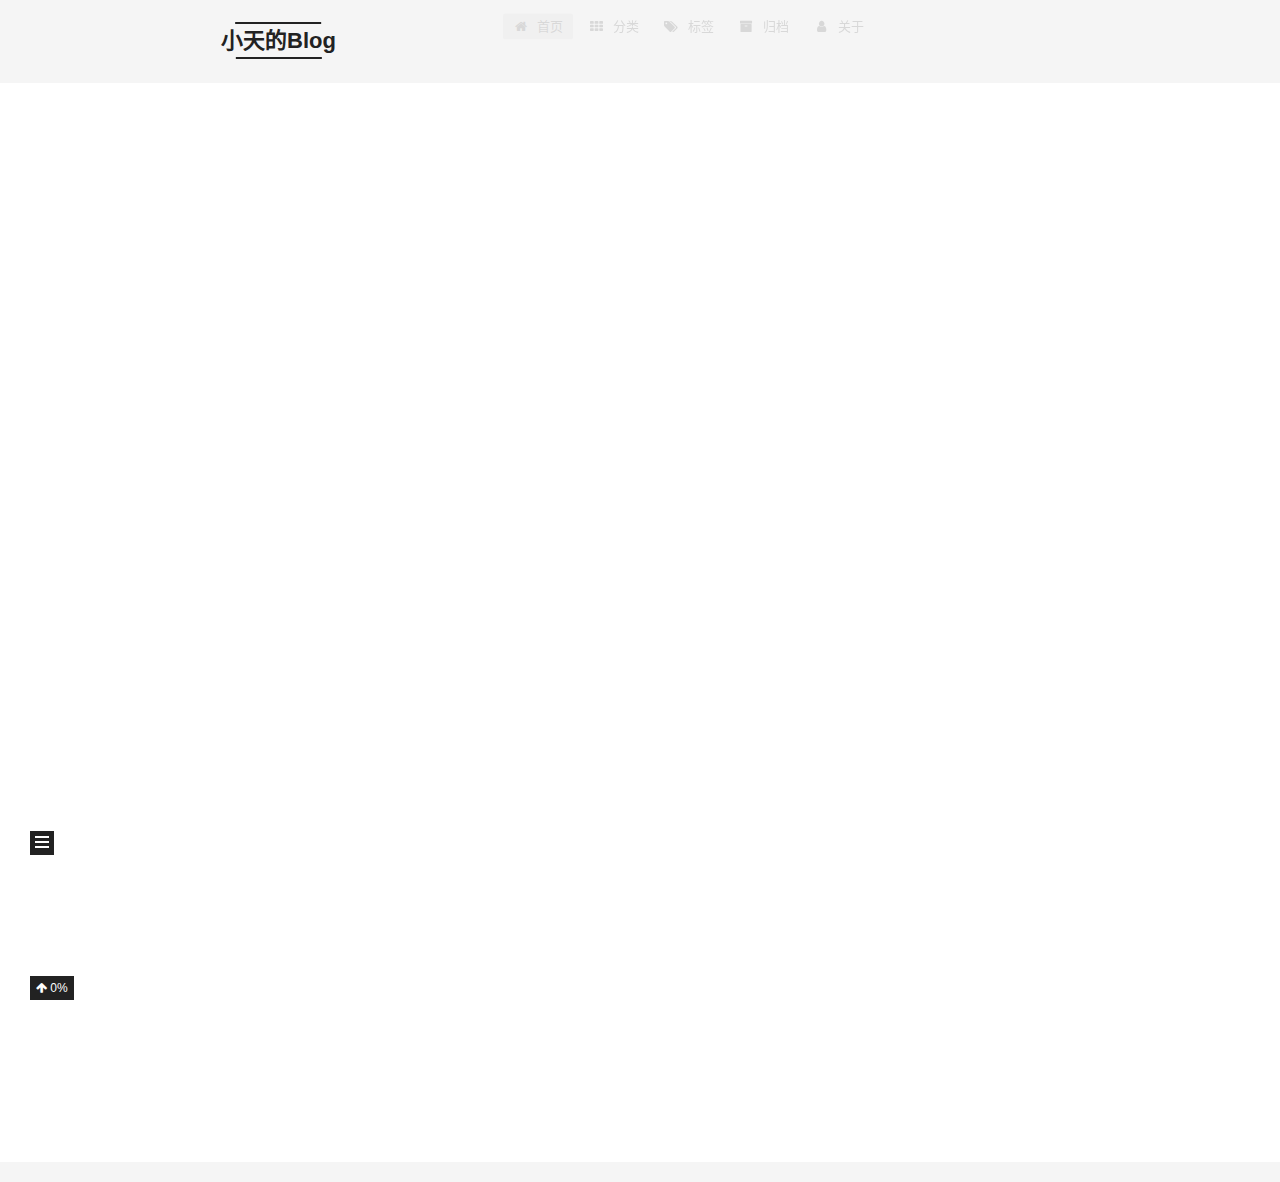
==== commit 05e7b607: "Site updated: 2019-11-20 16:49:06" ====
--- a/index.html
+++ b/index.html
@@ -5,6 +5,31 @@
 <meta name="viewport" content="width=device-width, initial-scale=1, maximum-scale=2">
 <meta name="theme-color" content="#222">
 <meta name="generator" content="Hexo 4.0.0">
+<script src="//cdn.bootcss.com/pace/1.0.2/pace.min.js"></script>
+<link href="//cdn.bootcss.com/pace/1.0.2/themes/pink/pace-theme-flash.css" rel="stylesheet">
+<style>
+    .pace .pace-progress {
+        background: #1E92FB; /*进度条颜色*/
+        height: 3px;
+    }
+    .pace .pace-progress-inner {
+         box-shadow: 0 0 10px #1E92FB, 0 0 5px     #1E92FB; /*阴影颜色*/
+    }
+    .pace .pace-activity {
+        border-top-color: #1E92FB;    /*上边框颜色*/
+        border-left-color: #1E92FB;    /*左边框颜色*/
+    }
+</style>
+<script>
+    (function(){
+        if(){
+            if (prompt(请输入文章密码) !== ){
+                alert(密码错误！);
+                history.back();
+            }
+        }
+    })();
+</script>
   <link rel="apple-touch-icon" sizes="180x180" href="/images/apple-touch-icon-next.png">
   <link rel="icon" type="image/png" sizes="32x32" href="/images/favicon-32x32-next.png">
   <link rel="icon" type="image/png" sizes="16x16" href="/images/favicon-16x16-next.png">
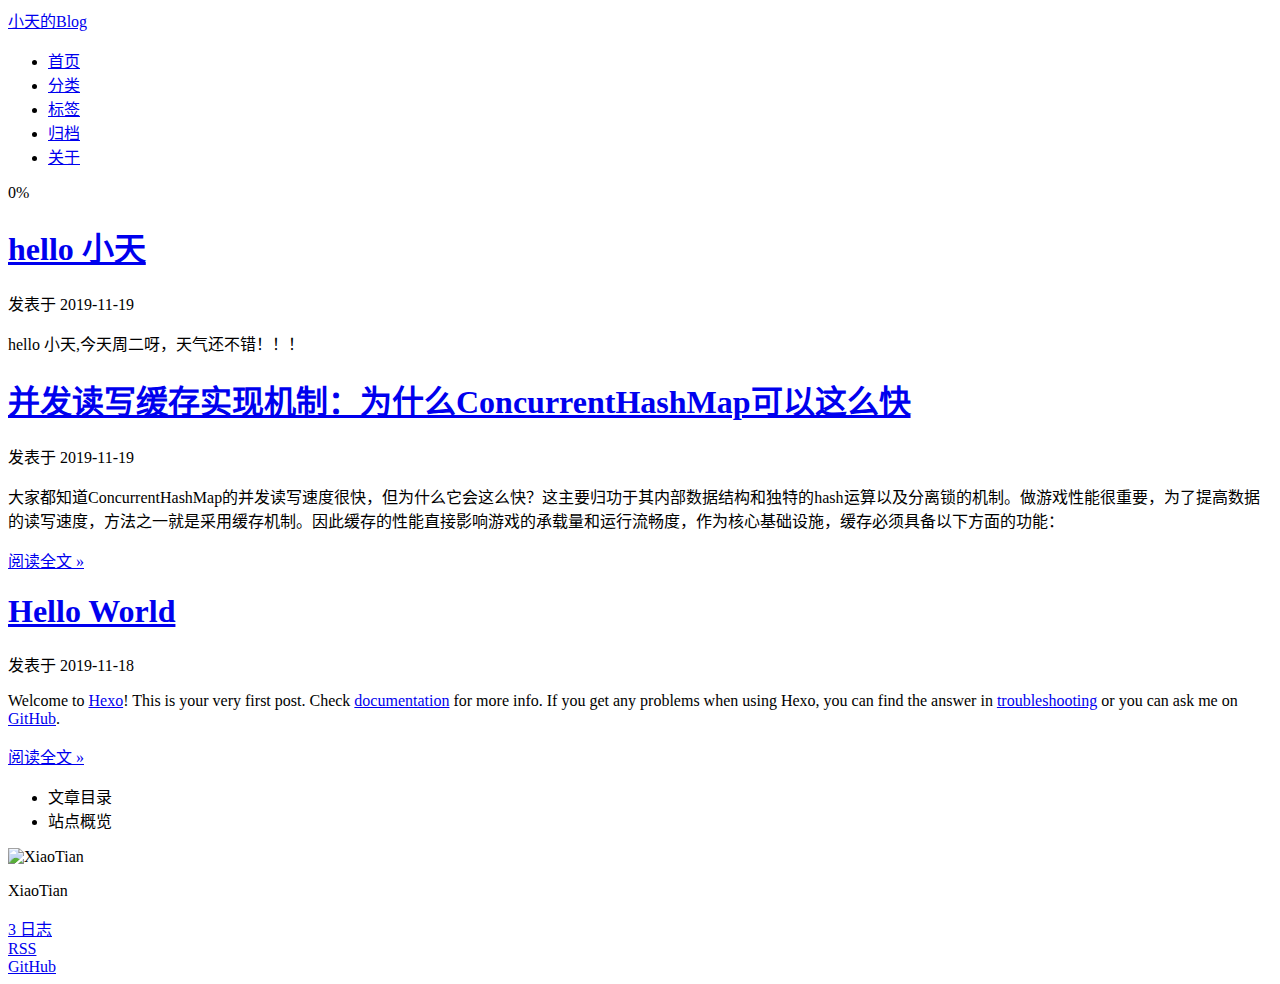
==== commit fb161a2d: "Site updated: 2019-11-20 16:53:56" ====
--- a/index.html
+++ b/index.html
@@ -30,22 +30,22 @@
         }
     })();
 </script>
-  <link rel="apple-touch-icon" sizes="180x180" href="/images/apple-touch-icon-next.png">
-  <link rel="icon" type="image/png" sizes="32x32" href="/images/favicon-32x32-next.png">
-  <link rel="icon" type="image/png" sizes="16x16" href="/images/favicon-16x16-next.png">
-  <link rel="mask-icon" href="/images/logo.svg" color="#222">
-  <link rel="alternate" href="/atom.xml" title="小天的Blog" type="application/atom+xml">
-
-<link rel="stylesheet" href="/css/main.css">
-
-
-<link rel="stylesheet" href="/lib/font-awesome/css/font-awesome.min.css">
+  <link rel="apple-touch-icon" sizes="180x180" href="XiaoTian/images/apple-touch-icon-next.png">
+  <link rel="icon" type="image/png" sizes="32x32" href="XiaoTian/images/favicon-32x32-next.png">
+  <link rel="icon" type="image/png" sizes="16x16" href="XiaoTian/images/favicon-16x16-next.png">
+  <link rel="mask-icon" href="XiaoTian/images/logo.svg" color="#222">
+  <link rel="alternate" href="XiaoTian/atom.xml" title="小天的Blog" type="application/atom+xml">
+
+<link rel="stylesheet" href="XiaoTian/css/main.css">
+
+
+<link rel="stylesheet" href="XiaoTian/lib/font-awesome/css/font-awesome.min.css">
 
 
 <script id="hexo-configurations">
   var NexT = window.NexT || {};
   var CONFIG = {
-    root: '/',
+    root: 'XiaoTian/',
     scheme: 'Mist',
     version: '7.5.0',
     exturl: false,
@@ -73,12 +73,12 @@
 
   <meta property="og:type" content="website">
 <meta property="og:title" content="小天的Blog">
-<meta property="og:url" content="http:&#x2F;&#x2F;yoursite.com&#x2F;index.html">
+<meta property="og:url" content="https:&#x2F;&#x2F;github.com&#x2F;yzbty32&#x2F;index.html">
 <meta property="og:site_name" content="小天的Blog">
 <meta property="og:locale" content="zh-CN">
 <meta name="twitter:card" content="summary">
 
-<link rel="canonical" href="http://yoursite.com/">
+<link rel="canonical" href="https://github.com/yzbty32/">
 
 
 <script id="page-configurations">
@@ -134,7 +134,7 @@
   <div class="site-meta">
 
     <div>
-      <a href="/" class="brand" rel="start">
+      <a href="XiaoTian/" class="brand" rel="start">
         <span class="logo-line-before"><i></i></span>
         <span class="site-title">小天的Blog</span>
         <span class="logo-line-after"><i></i></span>
@@ -157,27 +157,27 @@
   <ul id="menu" class="menu">
         <li class="menu-item menu-item-home">
 
-    <a href="/" rel="section"><i class="fa fa-fw fa-home"></i>首页</a>
+    <a href="XiaoTian/" rel="section"><i class="fa fa-fw fa-home"></i>首页</a>
 
   </li>
         <li class="menu-item menu-item-categories">
 
-    <a href="/categories/" rel="section"><i class="fa fa-fw fa-th"></i>分类</a>
+    <a href="XiaoTian/categories/" rel="section"><i class="fa fa-fw fa-th"></i>分类</a>
 
   </li>
         <li class="menu-item menu-item-tags">
 
-    <a href="/tags/" rel="section"><i class="fa fa-fw fa-tags"></i>标签</a>
+    <a href="XiaoTian/tags/" rel="section"><i class="fa fa-fw fa-tags"></i>标签</a>
 
   </li>
         <li class="menu-item menu-item-archives">
 
-    <a href="/archives/" rel="section"><i class="fa fa-fw fa-archive"></i>归档</a>
+    <a href="XiaoTian/archives/" rel="section"><i class="fa fa-fw fa-archive"></i>归档</a>
 
   </li>
         <li class="menu-item menu-item-about">
 
-    <a href="/about/" rel="section"><i class="fa fa-fw fa-user"></i>关于</a>
+    <a href="XiaoTian/about/" rel="section"><i class="fa fa-fw fa-user"></i>关于</a>
 
   </li>
   </ul>
@@ -206,10 +206,10 @@
   
   
   <article itemscope itemtype="http://schema.org/Article" class="post-block home" lang="zh-CN">
-    <link itemprop="mainEntityOfPage" href="http://yoursite.com/2019/11/19/hello-%E5%B0%8F%E5%A4%A9/">
+    <link itemprop="mainEntityOfPage" href="https://github.com/yzbty32XiaoTian/2019/11/19/hello-%E5%B0%8F%E5%A4%A9/">
 
     <span hidden itemprop="author" itemscope itemtype="http://schema.org/Person">
-      <meta itemprop="image" content="/images/avatar.png">
+      <meta itemprop="image" content="XiaoTian/images/avatar.png">
       <meta itemprop="name" content="XiaoTian">
       <meta itemprop="description" content="">
     </span>
@@ -220,7 +220,7 @@
       <header class="post-header">
         <h1 class="post-title" itemprop="name headline">
           
-            <a href="/2019/11/19/hello-%E5%B0%8F%E5%A4%A9/" class="post-title-link" itemprop="url">hello 小天</a>
+            <a href="XiaoTian/2019/11/19/hello-%E5%B0%8F%E5%A4%A9/" class="post-title-link" itemprop="url">hello 小天</a>
         </h1>
 
         <div class="post-meta">
@@ -268,10 +268,10 @@
   
   
   <article itemscope itemtype="http://schema.org/Article" class="post-block home" lang="zh-CN">
-    <link itemprop="mainEntityOfPage" href="http://yoursite.com/2019/11/19/%E5%B9%B6%E5%8F%91%E8%AF%BB%E5%86%99%E7%BC%93%E5%AD%98%E5%AE%9E%E7%8E%B0%E6%9C%BA%E5%88%B6%EF%BC%9A%E4%B8%BA%E4%BB%80%E4%B9%88ConcurrentHashMap%E5%8F%AF%E4%BB%A5%E8%BF%99%E4%B9%88%E5%BF%AB/">
+    <link itemprop="mainEntityOfPage" href="https://github.com/yzbty32XiaoTian/2019/11/19/%E5%B9%B6%E5%8F%91%E8%AF%BB%E5%86%99%E7%BC%93%E5%AD%98%E5%AE%9E%E7%8E%B0%E6%9C%BA%E5%88%B6%EF%BC%9A%E4%B8%BA%E4%BB%80%E4%B9%88ConcurrentHashMap%E5%8F%AF%E4%BB%A5%E8%BF%99%E4%B9%88%E5%BF%AB/">
 
     <span hidden itemprop="author" itemscope itemtype="http://schema.org/Person">
-      <meta itemprop="image" content="/images/avatar.png">
+      <meta itemprop="image" content="XiaoTian/images/avatar.png">
       <meta itemprop="name" content="XiaoTian">
       <meta itemprop="description" content="">
     </span>
@@ -282,7 +282,7 @@
       <header class="post-header">
         <h1 class="post-title" itemprop="name headline">
           
-            <a href="/2019/11/19/%E5%B9%B6%E5%8F%91%E8%AF%BB%E5%86%99%E7%BC%93%E5%AD%98%E5%AE%9E%E7%8E%B0%E6%9C%BA%E5%88%B6%EF%BC%9A%E4%B8%BA%E4%BB%80%E4%B9%88ConcurrentHashMap%E5%8F%AF%E4%BB%A5%E8%BF%99%E4%B9%88%E5%BF%AB/" class="post-title-link" itemprop="url">并发读写缓存实现机制：为什么ConcurrentHashMap可以这么快</a>
+            <a href="XiaoTian/2019/11/19/%E5%B9%B6%E5%8F%91%E8%AF%BB%E5%86%99%E7%BC%93%E5%AD%98%E5%AE%9E%E7%8E%B0%E6%9C%BA%E5%88%B6%EF%BC%9A%E4%B8%BA%E4%BB%80%E4%B9%88ConcurrentHashMap%E5%8F%AF%E4%BB%A5%E8%BF%99%E4%B9%88%E5%BF%AB/" class="post-title-link" itemprop="url">并发读写缓存实现机制：为什么ConcurrentHashMap可以这么快</a>
         </h1>
 
         <div class="post-meta">
@@ -310,7 +310,7 @@
           <p>大家都知道ConcurrentHashMap的并发读写速度很快，但为什么它会这么快？这主要归功于其内部数据结构和独特的hash运算以及分离锁的机制。做游戏性能很重要，为了提高数据的读写速度，方法之一就是采用缓存机制。因此缓存的性能直接影响游戏的承载量和运行流畅度，作为核心基础设施，缓存必须具备以下方面的功能：</p>
           <!--noindex-->
             <div class="post-button">
-              <a class="btn" href="/2019/11/19/%E5%B9%B6%E5%8F%91%E8%AF%BB%E5%86%99%E7%BC%93%E5%AD%98%E5%AE%9E%E7%8E%B0%E6%9C%BA%E5%88%B6%EF%BC%9A%E4%B8%BA%E4%BB%80%E4%B9%88ConcurrentHashMap%E5%8F%AF%E4%BB%A5%E8%BF%99%E4%B9%88%E5%BF%AB/#more" rel="contents">
+              <a class="btn" href="XiaoTian/2019/11/19/%E5%B9%B6%E5%8F%91%E8%AF%BB%E5%86%99%E7%BC%93%E5%AD%98%E5%AE%9E%E7%8E%B0%E6%9C%BA%E5%88%B6%EF%BC%9A%E4%B8%BA%E4%BB%80%E4%B9%88ConcurrentHashMap%E5%8F%AF%E4%BB%A5%E8%BF%99%E4%B9%88%E5%BF%AB/#more" rel="contents">
                 阅读全文 &raquo;
               </a>
             </div>
@@ -338,10 +338,10 @@
   
   
   <article itemscope itemtype="http://schema.org/Article" class="post-block home" lang="zh-CN">
-    <link itemprop="mainEntityOfPage" href="http://yoursite.com/2019/11/18/hello-world/">
+    <link itemprop="mainEntityOfPage" href="https://github.com/yzbty32XiaoTian/2019/11/18/hello-world/">
 
     <span hidden itemprop="author" itemscope itemtype="http://schema.org/Person">
-      <meta itemprop="image" content="/images/avatar.png">
+      <meta itemprop="image" content="XiaoTian/images/avatar.png">
       <meta itemprop="name" content="XiaoTian">
       <meta itemprop="description" content="">
     </span>
@@ -352,7 +352,7 @@
       <header class="post-header">
         <h1 class="post-title" itemprop="name headline">
           
-            <a href="/2019/11/18/hello-world/" class="post-title-link" itemprop="url">Hello World</a>
+            <a href="XiaoTian/2019/11/18/hello-world/" class="post-title-link" itemprop="url">Hello World</a>
         </h1>
 
         <div class="post-meta">
@@ -376,10 +376,10 @@
     <div class="post-body" itemprop="articleBody">
 
       
-          <p>Welcome to <a href="https://hexo.io/" target="_blank" rel="noopener">Hexo</a>! This is your very first post. Check <a href="https://hexo.io/docs/" target="_blank" rel="noopener">documentation</a> for more info. If you get any problems when using Hexo, you can find the answer in <a href="https://hexo.io/docs/troubleshooting.html" target="_blank" rel="noopener">troubleshooting</a> or you can ask me on <a href="https://github.com/hexojs/hexo/issues" target="_blank" rel="noopener">GitHub</a>.</p>
+          <p>Welcome to <a href="https://hexo.io/" target="_blank" rel="noopener">Hexo</a>! This is your very first post. Check <a href="https://hexo.io/docs/" target="_blank" rel="noopener">documentation</a> for more info. If you get any problems when using Hexo, you can find the answer in <a href="https://hexo.io/docs/troubleshooting.html" target="_blank" rel="noopener">troubleshooting</a> or you can ask me on <a href="https://github.com/hexojs/hexo/issues">GitHub</a>.</p>
           <!--noindex-->
             <div class="post-button">
-              <a class="btn" href="/2019/11/18/hello-world/#more" rel="contents">
+              <a class="btn" href="XiaoTian/2019/11/18/hello-world/#more" rel="contents">
                 阅读全文 &raquo;
               </a>
             </div>
@@ -441,14 +441,14 @@
       <div class="site-overview-wrap sidebar-panel">
         <div class="site-author motion-element" itemprop="author" itemscope itemtype="http://schema.org/Person">
     <img class="site-author-image" itemprop="image" alt="XiaoTian"
-      src="/images/avatar.png">
+      src="XiaoTian/images/avatar.png">
   <p class="site-author-name" itemprop="name">XiaoTian</p>
   <div class="site-description" itemprop="description"></div>
 </div>
 <div class="site-state-wrap motion-element">
   <nav class="site-state">
       <div class="site-state-item site-state-posts">
-          <a href="/archives/">
+          <a href="XiaoTian/archives/">
         
           <span class="site-state-item-count">3</span>
           <span class="site-state-item-name">日志</span>
@@ -457,13 +457,13 @@
   </nav>
 </div>
   <div class="feed-link motion-element">
-    <a href="/atom.xml" rel="alternate">
+    <a href="XiaoTian/atom.xml" rel="alternate">
       <i class="fa fa-rss"></i>RSS
     </a>
   </div>
   <div class="links-of-author motion-element">
       <span class="links-of-author-item">
-        <a href="https://github.com/yzbty32" title="GitHub → https:&#x2F;&#x2F;github.com&#x2F;yzbty32" rel="noopener" target="_blank"><i class="fa fa-fw fa-github"></i>GitHub</a>
+        <a href="https://github.com/yzbty32" title="GitHub → https:&#x2F;&#x2F;github.com&#x2F;yzbty32"><i class="fa fa-fw fa-github"></i>GitHub</a>
       </span>
   </div>
 
@@ -502,13 +502,13 @@
 
   
   
-  <script color='0,0,255' opacity='0.5' zIndex='-1' count='99' src="/lib/canvas-nest/canvas-nest.min.js"></script>
-  <script src="/lib/anime.min.js"></script>
-  <script src="/lib/velocity/velocity.min.js"></script>
-  <script src="/lib/velocity/velocity.ui.min.js"></script>
-<script src="/js/utils.js"></script><script src="/js/motion.js"></script>
-<script src="/js/schemes/muse.js"></script>
-<script src="/js/next-boot.js"></script>
+  <script color='0,0,255' opacity='0.5' zIndex='-1' count='99' src="XiaoTian/lib/canvas-nest/canvas-nest.min.js"></script>
+  <script src="XiaoTian/lib/anime.min.js"></script>
+  <script src="XiaoTian/lib/velocity/velocity.min.js"></script>
+  <script src="XiaoTian/lib/velocity/velocity.ui.min.js"></script>
+<script src="XiaoTian/js/utils.js"></script><script src="XiaoTian/js/motion.js"></script>
+<script src="XiaoTian/js/schemes/muse.js"></script>
+<script src="XiaoTian/js/next-boot.js"></script>
 
 
 
